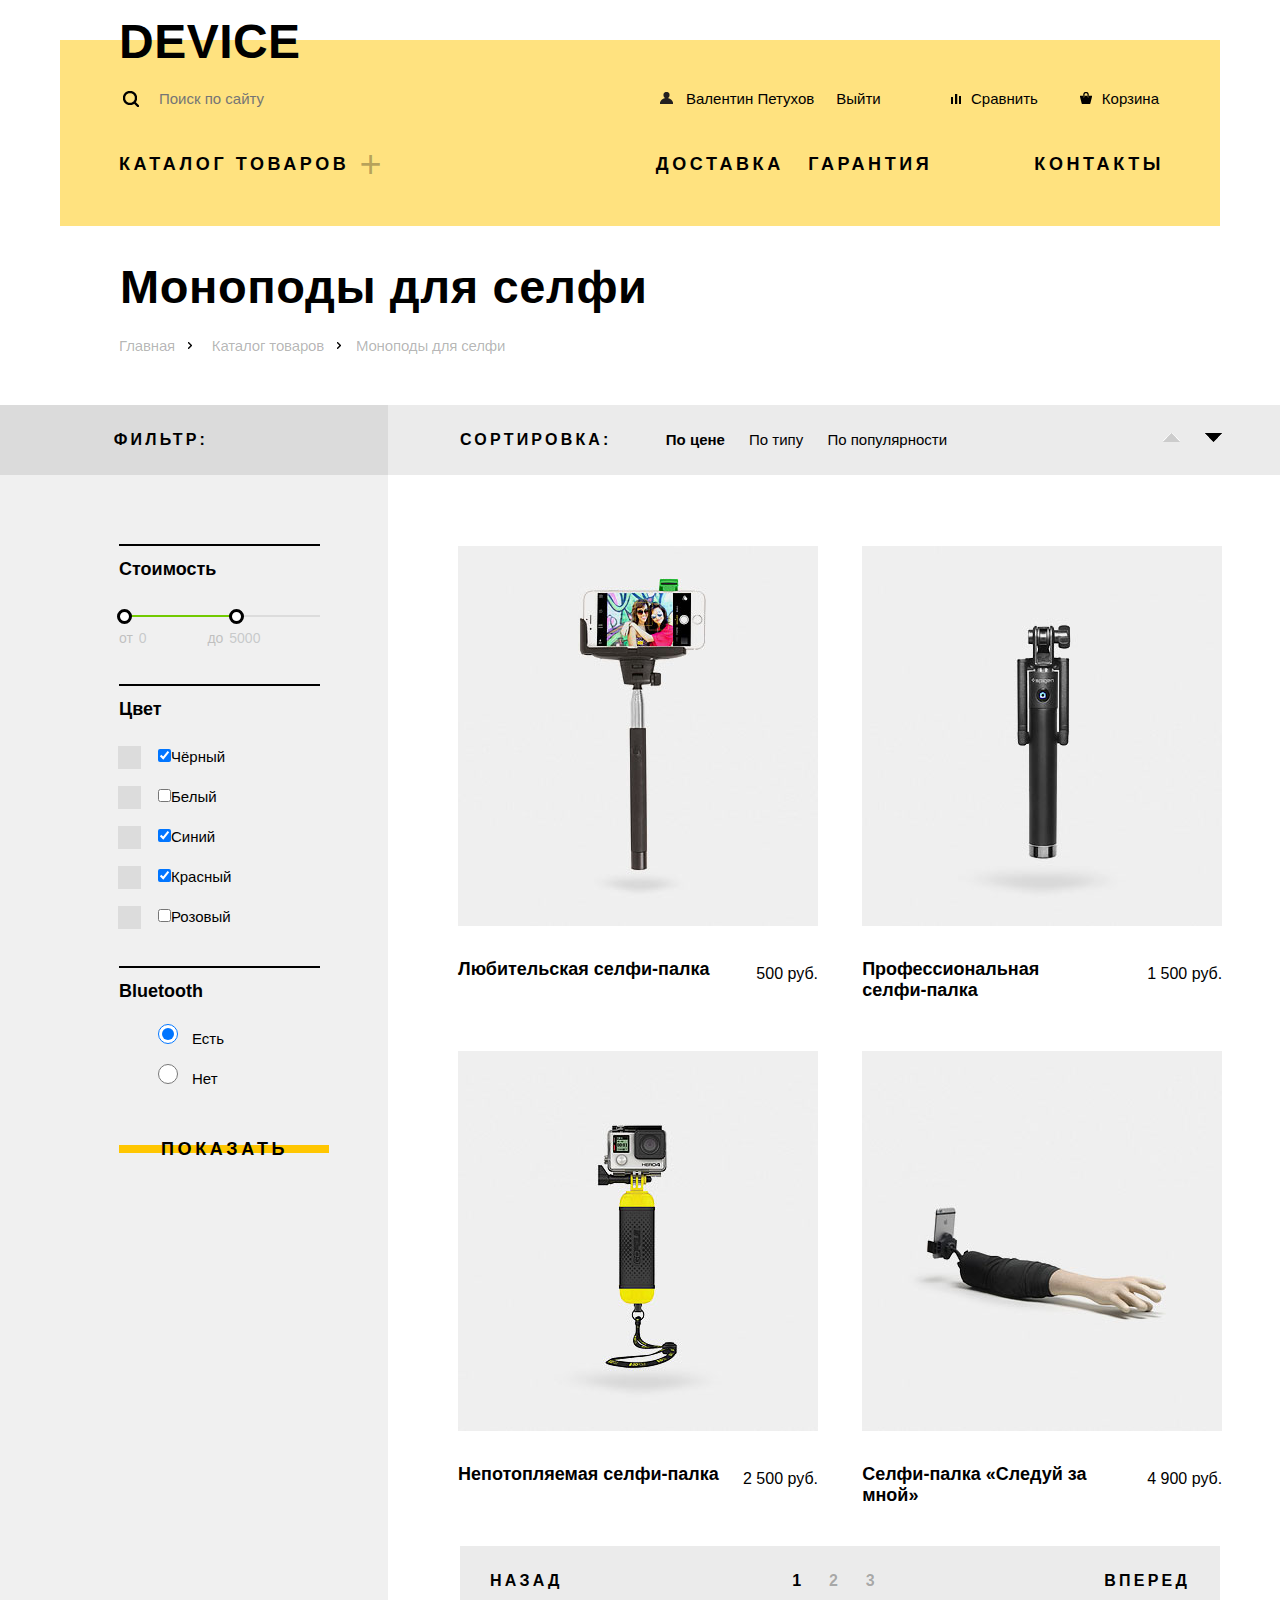
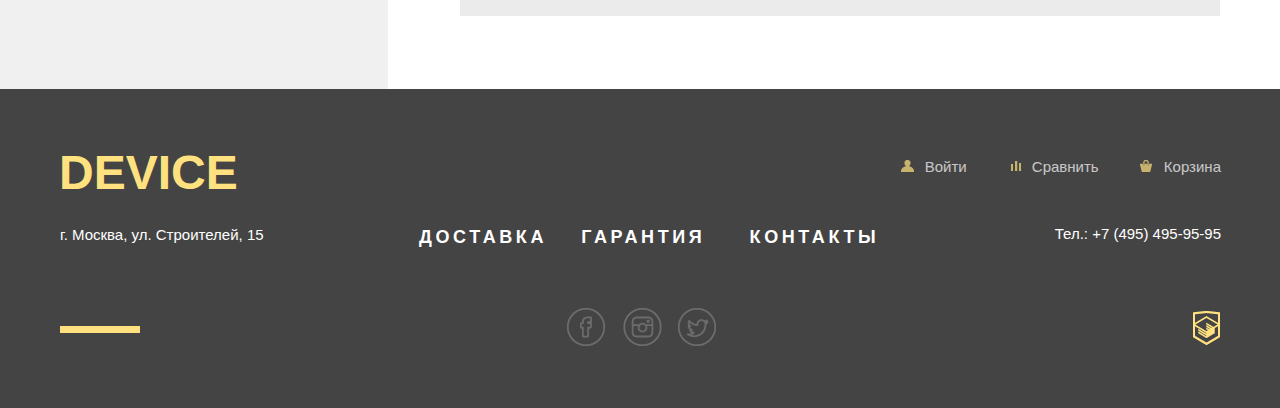
==== catalog.html @ ba7c5e2c "PixelPerfect in progres" ====
<!DOCTYPE html>
<html lang='ru'>
  <head>
    <meta charset='utf-8'>
    <title>HTML Academy: Девайс</title>
    <link rel='stylesheet' href='css/normalize.css'>
    <link rel='stylesheet' href='css/style.css'>
  </head>
  <body class='inner'>
    <header class='main-header'>
      <div class='container'>
        <div class='logo'>
          <a href='index.html'>DEVICE</a>
        </div>

        <div class='main-navigation clearfix'>
          <form action='https://echo.htmlacademy.ru' method=”post”>
            <input class="search-heald" type='search' name='search' placeholder='Поиск по сайту'>
            <button class="search-btn" type="submit">Найти</button>
          </form>
          <a class='login' href='#'>Валентин Петухов</a>
          <a class='logout' href='#'>Выйти</a>
          <a class='basket' href='#'>Корзина</a>
          <a class='compare' href='#'>Сравнить</a>
        </div>
        
        <nav class='main-menu'>
          <ul class='level'>
            <li class="first-name">
              <a href='#'>каталог товаров</a>

              <div class='menu-catalog'>
                <ul>
                  <li><a href='#'>Виртуальная реальность</a></li>
                  <li><a href='#'>Моноподы для селфи</a></li>
                  <li><a href='#'>Экшн-камеры</a></li>
                </ul>
                <ul>
                  <li><a href='#'>Фитнесс-браслеты</a></li>
                  <li><a href='#'>Умные часы</a></li>
                </ul>
                <ul>
                  <li><a href='#'>Квадрокоптеры</a></li>
                </ul>
              </div>
              
            </li>
            <li>
              <a href='#'>доставка</a>
            </li>
            <li>
              <a href='#'>гарантия</a>
            </li>
            <li>
              <a href='#'>контакты</a>
            </li>
          </ul>
        </nav>
        <div class='arrows'>
          <h1>Моноподы для селфи</h1>
          <div class='breadcrumbs'>
            <ul>
              <li>
                <a href='#'>Главная</a>
              </li>
              <li>
                <a class="second-layer" href='#'>Каталог товаров</a>
              </li>
              <li>
                Моноподы для селфи
              </li>
            </ul>
          </div>
        </div>  
      </div>
    </header>
    
    <main class='catalog'>
      <div class='inner-container'>
      <aside class='filters'>
        <h2>Фильтр:</h2>
        <div class='form'>
          <form action='https://echo.htmlacademy.ru' method=”post”>
          <h3>Стоимость</h3>
          <div class='range-filter'>
            <div class='range-controls'>
              <div class='scale'>
                <div class='bar' style='margin-left: 1%; width: 55%'></div>
              </div>
              <div class='toggle toggle-min'></div>
              <div class='toggle toggle-max'></div>
            </div>
            <div class='price-controls'>
              <label class='min-price'>от 
                <input name='min-price' type='text' value='0'>
              </label>
              <label class='max-price'>до
                <input name='max-price' type='text' value='5000'>
              </label>
            </div>
          </div>

          <h3>Цвет</h3>
          <div class='color'>
            <label>
              <input type='checkbox' name='black' value='black' checked>чёрный
            </label>
            <label>
              <input type='checkbox' name='white' value='white'>белый
            </label>
            <label>
              <input type='checkbox' name='blue' value='blue' checked>синий
            </label>
            <label>
              <input type='checkbox' name='red' value='red' checked>красный
            </label>
            <label>
              <input type='checkbox' name='purple' value='purple'>розовый
            </label>
          </div>

          <h3>Bluetooth</h3>
          <div class='bluetooth'>
            <label>
              <input type='radio' name='bluetooth' value='yes' checked>Есть
            </label>
            <label>
              <input type='radio' name='bluetooth' value='no'>Нет
            </label>
          </div>

          <button class='btn' type='submit'>Показать</button>
          </form>
        </div>
      </aside>
      </div>

      <div class='inner-container'>
      <div class='catalog-item'>
        <div class='sorting'>
          <h2>Сортировка:</h2>
          <form action='https://echo.htmlacademy.ru' method=”post”>
            <label>
              <input type='radio' name='sorting' value='price' checked>
              <span>По цене</span>
            </label>
            <label>
              <input type='radio' name='sorting' value='type'>
              <span>По типу</span>
            </label>
            <label>
              <input type='radio' name='sorting' value='popular'><span>По популярности</span>
            </label>
          </form>
          <div class='keys-updown'>
            <a href='#'>Up</a>
            <a href='#'>Down</a>
          </div>
        </div>
      
        <div class='items'>
          <div class='item'>
            <a href='#'>
              <img src='img/item_1.jpg' width='360' height='380' alt='Любительская селфи-палка'>
              <div class='item-hover'>
                <a class='to-basket' href='#'>В КОРЗИНУ</a>
                <a class='to-compare' href='#'>Добавить к сравнению</a>
              </div>
            </a>
            <a href='#'>
              <b>Любительская селфи-палка</b>
              <span>500 РУБ.</span>
            </a>
          </div>

          <div class='item'>
            <a href='#'>
              <img src='img/item_2.jpg' width='360' height='380' alt='Профессиональная селфи-палка '>
              <div class='item-hover'>
                <a class='to-basket' href='#'>В КОРЗИНУ</a>
                <a class='to-compare' href='#'>Добавить к сравнению</a>
              </div>
            </a>
            <a href='#'>
              <b>Профессиональная<br> селфи-палка </b>
              <span>1 500 РУБ.</span>
            </a>
          </div>

          <div class='item'>
            <a href='#'>
              <img src='img/item_3.jpg' width='360' height='380' alt='Непотопляемая селфи-палка'>
              <div class='item-hover'>
                <a class='to-basket' href='#'>В КОРЗИНУ</a>
                <a class='to-compare' href='#'>Добавить к сравнению</a>
              </div>
            </a>
            <a href='#'>
              <b>Непотопляемая селфи-палка</b>
              <span>2 500 РУБ.</span>
            </a>
          </div>

          <div class='item'>
            <a href='#'>
              <img src='img/item_4.jpg' width='' height='' alt='Селфи-палка «Следуй за мной»'>
              <div class='item-hover'>
                <a class='to-basket' href='#'>В КОРЗИНУ</a>
                <a class='to-compare' href='#'>Добавить к сравнению</a>
              </div>
            </a>
            <a href='#'>
              <b>Селфи-палка «Следуй за мной»</b>
              <span>4 900 РУБ.</span>
            </a>
          </div>
        </div>
        
        <div class='catalog-control'>
          <a href='#'>Назад</a>
            <ul class="pages">
              <li><a href='#'>1</a></li>
              <li><a class="no" href='#'>2</a></li>
              <li><a class="no" href='#'>3</a></li>
            </ul>
          <a href='#'>Вперед</a>
        </div>        
      </div>
      </div>

    </main>

    <footer class='main-footer'>
      <div class='container'>
        
        <div class='footer-logo'>
          <a>DEVICE</a>
          <p class='address'>г. Москва, ул. Строителей, 15</p>
        </div>
        
        <div class='footer-login'>
          <a href='#'>Войти</a>
          <a href='#'>Сравнить</a>
          <a href='#'>Корзина</a>
          <p class='phone'>Тел.: +7 (495) 495-95-95</p>
          <a class="icon-academy" href="#" alt=''>icon-academy</a>
        </div>
        
        <div class='footer-menu'>
          <ul class='menu-centre'>
            <li><a href='#'>Доставка</a></li>
            <li><a href='#'>Гарантия</a></li>
            <li><a href='#'>Контакты</a></li>
          </ul>
        
          <div class='footer-social'>
            <a class='social-btn social-btn-fb' href='#'>facebook</a>
            <a class='social-btn social-btn-inst' href='#'>instagram</a>
            <a class='social-btn social-btn-twit' href='#'>twiter</a>
          </div>
        </div>
        
      </div>
    </footer>
  </body>
</html>
---- css/style.css ----
@font-face {
  font-family: 'Open Sans', Arial, sans-serif;
  font-style: normal;
  font-weight: 300;
  src: url('../fonts/opensanslight.woff2') format('woff2'), url('../fonts/opensanslight.woff') format('woff'),       url('../fonts/opensanslight.ttf') format('truetype');
}
@font-face {
  font-family: 'Open Sans', Arial, sans-serif;
  font-style: normal;
  font-weight: 600;
  src: url('../fonts/opensans.woff2') format('woff2'), url('../fonts/opensans.woff') format('woff'),       url('../fonts/opensans.ttf') format('truetype');
}

@font-face {
  font-family: Gilroy, Arial, sans-serif;
  font-style: normal;
  font-weight: 700;
  src: url('../fonts/gilroyextrabold.woff2') format('woff2'), url('../fonts/gilroyextrabold.woff') format('woff'),       url('../fonts/Gilroyextrabold.ttf') format('truetype');
}
@font-face {
  font-family: Gilroy, Arial, sans-serif;
  font-style: normal;
  font-weight: 300;
  src: url('../fonts/gilroylight.woff2') format('woff2'),
  url('../fonts/gilroylight.woff') format('woff'),
  url('../fonts/Gilroylight.ttf') format('truetype');
}

body {
  display: flex;
  justify-content: center;
  flex-wrap: wrap;
  min-width: 1200px;
  background-color: #ffffff;
  font-family: 'Open Sans', Gilroy, Arial, sans-serif;
  font-size: 15px;
  line-height: 30px;
  font-weight: lighter;
}

a {
  text-decoration: none;
  color: #000000;
}

img {
  max-width: 100%;
}

.container {
  width: 1160px;
  margin: 0 20px;
  position: relative;
}

.clearfix::after {
  content: '';
  display: table;
  clear: both;
}

/*  Start header  */
.main-header .container{
  margin-top: 40px;
  background-color: #ffe27f;
}

.main-header a:hover{
  opacity: 0.6;
}
.main-header a:active{
  opacity: 0.3;
}

.logo {
  position: relative;
  top: -15px;
  margin-left: 56px;
  letter-spacing: 0.01em;
  font-family: Gilroy, Arial, sans-serif; font-weight: 900;
  font-size: 48px;
  color: black;
}

.inner .logo{
  top: -13px;
  margin-left: 59px;
}

.main-navigation {
  position: relative;
  margin-left: 5%;
  margin-right: 5%;
  margin-top: 14px;
}

.search-heald {
  float: left;
  width: 355px;
  font-size: 15px;
  padding-left: 41px;
  margin-top: 5px;
  border: none;
  background-color: #ffe27f;
  background-image: url(../img/icon_search.png);
  background-repeat: no-repeat;
  background-position: 5px 2px;
  color: rgba( 0, 0, 0, 0.3);
}
.main-navigation input:hover {
  color: rgba( 0, 0, 0, 0.6);
}
.main-navigation input:focus {
  color: rgba( 0, 0, 0, 1);
  border-bottom: 2px solid black;
}

.main-navigation .search-btn {
  visibility: hidden;
  display: inline-block;
  position: absolute;
  left: 355px;
  bottom: 4px;
  width: 80px;
  height: 45px;
  background-color: transparent;
  background-image: none;
  border: 2px solid black;
  padding-left: 0;
}
.main-navigation .search-btn:hover {
  background-color: black;
  color: white;
}
.main-navigation .search-btn:active {
  color: rgba(255,255,255,0.5);
  visibility: visible;
}

.search-heald:focus ~ .search-btn {
  visibility: visible;
}

.main-navigation a {
  display: inline-block;
  margin-right: 3px;
  padding-left: 31px;
  background-repeat: no-repeat;
  background-position: 5px 8px;
}

.main-navigation .login {
  float: left;
  margin-left: 182px;
  padding-right: 15px;
  max-width: 184px;
  overflow: hidden;
  text-overflow: clip;
  background-image: url(../img/icon_user.png);
}

.inner .logout {
  padding-left: 4px;  
}

.main-navigation .compare{
  float: right;
  padding-right: 30px;
  background-image: url(../img/icon_compare.png);
  background-position: 11px 10px;
}

.main-navigation .basket{
  float: right;
  background-image: url(../img/icon_basket.png);
  background-position: 9px 8px;
}

.main-menu {
  margin-left: 59px;
  margin-right: 56px;
  margin-top: 35px;
  padding-bottom: 29px;
  
  font-family: Gilroy, Arial, sans-serif; font-weight: 900;
  font-size: 18px;
  color: black;
  text-transform: uppercase;
  letter-spacing: 0.2em;
}

.level{
  text-align: right;
  padding-left: 0;
}

.level>li {
  display: inline-block;
  width: 130px;
}

.level>li:first-child {
  float: left;
  width: 255px;
  text-align: left;
}

.first-name:hover .menu-catalog{
  display: inline-block;
}

.menu-catalog:hover{
  display: inline-block;
}

.first-name:after {
  content: '+';
  position: absolute;
  padding-left: 10px;
  font-size: 38px;
  font-weight: 300;
  cursor: pointer;
  color: rgba( 0, 0, 0, 0.3)
}
.first-name:hover:after{
  color: rgba( 0, 0, 0, 0.2)
}


.level>li:nth-child(3) {
  margin-left: 10px;
}
.level>li:last-child {
  margin-left: 93px;
}

.menu-catalog {
  position: absolute;
  display: none;
  width: 1140px;
  top: 130px;
  left: 0px;
  background-color: #ffe393;
  padding-top: 40px;
  padding-left: 20px;
  padding-bottom: 40px;
  z-index: 10;
  
  font-family: 'Open Sans', Arial, sans-serif;
  font-size: 15px;
  text-transform: none;
  letter-spacing: normal;
}

.menu-catalog ul{
  display: inline-block;
  list-style: none;
  vertical-align: top;
}

/*  Only for Index.html  */
.marker{
  width: 100%;
  height: 74px;
}

.marker hr{
  width: 100px;
  height: 7px;
  margin-left: 600px;
  margin-top: 39px;
  border: none;
  background-color: #ffffff;
}
/* Start HEADER for catalog.html section */
.inner h1 {
  font-family: Gilroy, Arial, sans-serif; font-size: 47px;
  line-height: 56px;
  font-weight: 900;
  margin: 0;
}

.arrows{
  padding-left: 60px;
  padding-top: 33px;
  background-color: #ffffff;
  letter-spacing: 0.04em;
}

.breadcrumbs ul{
  padding: 0;
  padding-top: 1px;
  margin-left: -1px;
}

.breadcrumbs li{
  display: inline-block;
  letter-spacing: -0.01em;
  color: rgba(0,0,0,0.3);
}

.breadcrumbs a{
  color: rgba(0,0,0,0.3);
  padding-right: 17px;
  background-image: url(../img/icon_nav_arrow.png);
  background-repeat: no-repeat;
  background-position: right center;
}

.second-layer{
  margin-left: 15px;
  margin-right: 10px;
}

/* End HEADER for catalog.html section */
/*  End header  */


/*  Start main  */

.main{
  width: 100%;
  display: flex;
  flex-wrap: wrap;
  justify-content: center;
}

.main h2 {
  font-family: Gilroy, Arial, sans-serif; font-size: 47px;
  line-height: 56px;
  font-weight: 900;
  margin: 0;
  margin-left: -3px;
  margin-top: 3px;
  letter-spacing: 0.012em;
}

.slide-1 img{
  padding-left: 90px;
  margin-top: -111px;
  position: relative;
}

.slide-img{
  display: inline-block;
  vertical-align: top;
  float: left;
  width: 600px;
}

.slide-2, .slide-3{
  display: none;
}

.slide-description{
  display: inline-block;
  vertical-align: top;
  margin-top: -35px;
}

.number{
  position: absolute;
  right: 55px;
  top: -110px;
  width: 175px;
  
  font-family: Gilroy, Arial, sans-serif; font-size: 180px;
  font-weight: 900;
  line-height: 150px;
  color: #ffffff;
}

.slide-description p{
  padding-top: 4px;
  width: 485px;
  margin-bottom: 1px;
  letter-spacing: 0.01em;
}

.btn{
  display: inline-block;
  padding: 0 42px;
  margin: 42px 0;
  position: relative;
  border: none;
  background-color: transparent;
  line-height: 40px;
  font-family: Gilroy, Arial, sans-serif; font-weight: 900;
  font-size: 18px;
  color: black;
  text-transform: uppercase;
  letter-spacing: 0.2em;
  z-index: 1;
}
/*  start color line under text  */
.btn:before{
  content: '';
  position: absolute;
  display: inline-block;
  height: 8px;
  top: 16px;
  right: 1px;
  left: 0;
  z-index: -1;
  background-color: #ffc600;
}
.btn:hover{
  background-color: #ffc600;
}
.btn:active{
  color: rgba(0, 0, 0, 0.3);
}

.slide-description .btn{
  margin-left: 1px;
}

/*  end color line under text  */

.slide-description table{
  margin-left: -2px;
  table-layout: fixed;
  width: 460px;
  text-align: left;
}

.slide-description td{
  font-family: Gilroy, Arial, sans-serif; font-size: 36px;
  line-height: 58px;
}

.slide-description td:nth-child(2){
  width: 138px;
}

.slide-description th{
  font-family: 'Open Sans', Arial, sans-serif;
  font-size: 13px;
  line-height: 16px;
}

.slider-buttons{
  display: inline-block;
  position: relative;
  left: 390px;
  bottom: 161px;
}

.slider-buttons input{
  display: none;
}

.slider-buttons label{
  margin: 0 9px;
  display: inline-block;
  width: 4px;
  height: 4px;
  border-radius: 50%;
  border: 4px solid rgba(0,0,0,0.3);
  background-color: white;
}
#btn-01:checked ~ label[for='btn-01'],
#btn-02:checked ~ label[for='btn-02'],
#btn-03:checked ~ label[for='btn-03'] {
  border-color: rgba(0,0,0,1);
}

.slider-buttons label:hover{
  border-color: rgba(0,0,0,0.4);
}
.slider-buttons label:active{
  border-color: rgba(0,0,0,1);
}

/*  example of FLEX  */
.catalog-names{
  margin-top: 83px;
  display: flex;
  flex-wrap: wrap-reverse;
  justify-content: space-between;
}

.catalog-names a{
  display: inline-block;
  width: 160px;
}

.catalog-names a:nth-child(1) img{
  margin-top: -1px;
}
.catalog-names a:nth-child(2) img{
  margin-left: 2px;
}
.catalog-names a:nth-child(3) img{
  margin-top: 2px;
  margin-left: 9px;
}
.catalog-names a:nth-child(4) img{
  margin-top: 4px;
  margin-left: 3px;
}
.catalog-names a:nth-child(5) img{
  margin-top: 2px;
  margin-left: 6px;
}
.catalog-names a:nth-child(6) img{
  margin-top: 6px;
  margin-left: -1px;
}

.cont-img{
  display: flex;
  justify-content: center;
  align-items: center;
  width: 160px;
  height: 160px;
  background-color: #ffe27f;
  margin-bottom: 35px;
}
.cont-img:hover{
  background-color: #ffc600;
}
.cont-img:active img{
  opacity: 0.3;
}

.down-flex div{
  align-items: flex-end;
}

.catalog-names span{
  display: inline-block;
  font-family: Gilroy, Arial, sans-serif; font-weight: 900;
  font-size: 18px;
  color: black;
  line-height: 21px;
  vertical-align: top;
  letter-spacing: 0.020em;
}

.down-flex span{
  width: 120px;
}

.services-slider{
  width: 100%;
  margin-top: 185px;
  background-color: #e6e6e6;
  height: 288px;
}

.services-slider .container{
  margin: 0 auto;
  position: relative;
  top: -100px;
  height: 320px;
  padding-left: 2px;
}

.services-slider input{
  display: none;
}

.services-slider .slides{
  display: inline-block;
  border-right: 7px solid #000;
  min-width: 100px;
  width: 277px;
  padding-top: 80px;
  padding-bottom: 47px;
  margin-left: -1px;
}

.services-slider label{
  display: block;
  margin-bottom: 24px;
  font-family: Gilroy, Arial, sans-serif; font-weight: 900;
  font-size: 18px;
  color: black;
  text-transform: uppercase;
  letter-spacing: 0.2em;
}

.services-slider span{
  display: inline-block;
  position: relative;
  width: 150px;
  padding-left: 11px;
  text-align: center;
  line-height: 40px;
  cursor: pointer;
  z-index: 0;
}

.services-slider span::before{
  content: '';
  position: absolute;
  height: 8px;
  left: 0;
  right: 0;
  top: 16px;
  background-color: #ffc600;
  z-index: -1;
}
.services-slider span:hover{
  background-color: #ffc600;
}

.services-slider span:active{
  background-color: #000;
}
.services-slider span:active::before{
  content: none;
}

#btn-1:checked ~ div label[for='btn-1'],
#btn-2:checked ~ div label[for='btn-2'],
#btn-3:checked ~ div label[for='btn-3'] {
  color: #ffe27f;  
  background-color: #000000;  
}
#btn-1:checked ~ div label[for='btn-1'] span::before,
#btn-2:checked ~ div label[for='btn-2'] span::before,
#btn-3:checked ~ div label[for='btn-3'] span::before {
  content: none;
}


.service-item{
  display: inline-block;
  max-width: 455px;
  margin-left: 113px;
  letter-spacing: 0.019em;
}

.delivery:before{
  content: '';
  display: inline-block;
  position: absolute;
  width: 140px;
  height: 170px;
  right: 63px;
  top: 85px;
  background-image: url(../img/delivery.png);
  background-repeat: no-repeat;
}

.service-item h2{
  padding-bottom: 13px;
  padding-left: 4px;
  letter-spacing: 0.02em;
}

.guarantee, .credit{
  display: none;
}

.logotypes{
  display: flex;
  justify-content: space-between;
  padding-top: 95px;
  padding-bottom: 65px;
}

.logotypes a{
  display: inline-block;
}

.logotypes img{
  filter: grayscale(1);
  opacity: 0.2;
}
.logotypes img:hover{
  filter: grayscale(0);
}

.info{
  display: inline-block;
  width: 41%;
  padding-right: 118px;
  padding-top: 4px;
  padding-left: 0px;
}

.info:before, .contacts:before{
  content: '';
  display: inline-block;
  width: 80px;
  height: 7px;
  background-color: #000000;
}

.info h2, .contacts h2{
  margin-top: 32px;
  margin-bottom: 39px;
}

.info p{
  margin-top: 30px;
  letter-spacing: 0.00em;
}

.info ul{
  padding: 0;
  margin-top: 66px;
  font-family: Gilroy, Arial, sans-serif; font-size: 16px;
  font-weight: 900;
}

.info li{
  line-height: 40px;
  list-style: none;
  padding-left: 36px;
  background-image: url(../img/icon_circle.png);
  background-repeat: no-repeat;
  background-position: 0 center;
}

.info .btn{
  margin-top: 38px;
  padding-left: 22px;
  padding-right: 22px;
}

.contacts{
  padding-top: 4px;
  padding-left: 3px;
  padding-bottom: 40px;
  display: inline-block;
  width: 559px;
  vertical-align: top;
}

.contacts .map{
  display: inline-block;
  margin-top: 24px;
  margin-right: -1px;
  margin-bottom: 20px;
}

.contacts .btn{
  margin-top: 40px;
  padding-left: 39px;
  padding-right: 39px;
}

.popup{
  display: none;
  position: fixed;
  width: 960px;
  height: 559px;
  z-index: 20;
  top: 15%;
  left: 50%;
  margin-left: -480px;
  box-shadow: 0 10px 20px 5px rgba(0, 0, 0, 0.5);
}

.write-us{
  background-color: white;
  width: 760px;
  height: 359px;
  padding: 100px;
  text-align: left;
  font-size: 0;
}

.write-us label{
  width: 360px;
  display: inline-block;
  font-family: Gilroy, Arial, sans-serif; font-size: 18px;
  font-weight: 900;
}

.write-us label:first-child{
  margin-right: 40px;
}

.write-us p{
  margin-top: 40px;
  font-family: Gilroy, Arial, sans-serif; font-size: 18px;
  font-weight: 900;
}

.write-us input, .write-us textarea{
  padding-left: 20px;
  font-family: 'Open Sans', Arial, sans-serif;
  font-size: 14px;
  font-weight: 500;
  line-height: 50px;
  background-color: #f3f3f3;
  color: black;
  border: none;
  overflow: hidden;
}

.write-us input{
  width: 340px;
}

.write-us textarea{
  display: block;
  width: 740px;
  height: 155px;
  color: rgba(0, 0, 0, 0.4);
}

.write-us .btn{
  z-index: 1;
}


.big-map iframe {
  background-image: url(../img/big_map.jpg);
  background-size: contain;
}

.btn-close {
  position: absolute;
  display: block;
  width: 55px;
  height: 55px;
  top: 22px;
  right: 22px;
  border-radius: 50%;
  background-color: #ffc600;
  border: 1px solid #ffc600;
  opacity: 0.5;
  font-size: 0;
}

.btn-close:before, .btn-close:after {
  content: '';
  position: absolute;
  width: 34px;
  height: 3px;
  left: 10px;
  top: 25px;
  background-color: white;
}
.btn-close:before{
  transform: rotate(45deg)
}
.btn-close:after{
  transform: rotate(-45deg)
}

.btn-close:hover {
  opacity: 1;
}
.btn-close:active::before, .btn-close:active::after{
  opacity: 0.4;
}


/* Start MAIN for catalog.html section */
.catalog{
  width: 100%;
  margin-top: 29px;
  display: flex;
}

.inner-container{
  flex-grow: 1;
  margin-bottom: -5px;
  padding-left: 20px;
  background-image: linear-gradient(to bottom, #dbdbdb 70px, #f0f0f0 70px);
  text-align: right;
}

.inner-container:last-child{
  padding-left: 0;
  padding-right: 20px;
  background-image: linear-gradient(to bottom, #ebebeb 70px, #ffffff 70px);
  text-align: left;
}

aside.filters{
  margin-left: auto;
  width: 348px;
  display: inline-block;
  vertical-align: top;
  text-align: left;
}

.filters h2{
  text-align: right;
  padding-left: 20px;
  padding-right: 180px;
  padding-top: 7px;
  padding-bottom: 7px;
  
  font-family: Gilroy, Arial, sans-serif;
  font-weight: 900;
  font-size: 16px;
  text-transform: uppercase;
  letter-spacing: 0.2em;
}

.form{
  margin-left: 79px;
  margin-right: 68px;
  padding-top: 42px;
}

.form h3{
  margin-top: 26px;
  margin-bottom: 0;
  padding: 10px 0;
  border-top: 2px solid #000000;
  font-family: Gilroy, Arial, sans-serif;
  font-size: 18px;
  line-height: 26px;
  font-weight: 900;
}

/*  Start Range filter  */
.range-filter {
  width: 100%;
}

.range-controls {
  position: relative;
  height: 23px;
  padding-top: 23px;
  padding-right: 0px;
  padding-left: 10px;
}

.range-controls .scale {
  height: 2px;
  background: #dcdcdc;
}

.range-controls .bar {
  width: 55%;
  height: 2px;
  background: #72ca00;
}

.range-controls .toggle {
  position: absolute;
  top: 17px;
  left: 0px;
  width: 9px;
  height: 9px;
  cursor: pointer;
  border: 3px solid #000;
  border-radius: 50%;
  background: #ffffff;
}

.range-controls .toggle:active {
  background-color: #63b000;
  border: 3px solid #fff;
  box-shadow: 0 2px 5px 1px #000;
}

.range-controls .toggle-min {
  left: -2px;
}

.range-controls .toggle-max {
  left: 110px;
}

.price-controls {
  font-size: 0;
  margin-top: -15px;
}

.price-controls label {
  font-size: 14px;
  display: inline-block;
  width: 44%;
  opacity: 0.2;
}

.price-controls input {
  font-family: Gilroy, Arial, sans-serif; font-size: 14px;
  width: 33px;
  color: #283136;
  border: none;
  background: #f1f1f1;
}
/*  End Range filter  */

.color, .bluetooth{
  position: relative;
  padding-top: 4px;
  padding-bottom: 4px;
  text-transform: capitalize;
}

.color label, .bluetooth label{
  display: block;
  padding-top: 6px;
  padding-bottom: 4px;
  padding-left: 39px;
}

.color label:before{
  content: '';
  position: absolute;
  width: 23px;
  height: 23px;
  left: -1px;
  margin-top: 4px;
  background-color: #dcdcdc;
}

.color input{
  dsplay: none;
}

.color input:checked label:before{
  background-color: black;
} 

.bluetooth input{
  width: 20px;
  height: 20px;
  margin-right: 14px;
}

.catalog-item{
  width: 852px;
  display: flex;
  align-self: flex-start;
  flex-wrap: wrap;
  margin-right: auto;
}

.filters .btn{
  margin-top: 27px;
}


.sorting{
  width: 100%;
  display: inline-block;
  margin-right: auto;
  align-self: flex-start;
}

.sorting h2{
  display: inline-block;
  padding-left: 72px;
  padding-right: 50px;
  padding-top: 7px;
  padding-bottom: 7px;
  
  font-family: Gilroy, Arial, sans-serif; font-weight: 900;
  font-size: 16px;
  text-transform: uppercase;
  letter-spacing: 0.2em;
}

.sorting form{
  display: inline-block;
}

.sorting label{
  padding-right: 20px;
  cursor: pointer;
}

.sorting input{
  display: none;
}

.sorting input:checked + span{
  font-weight: 900;
}

.sorting .keys-updown{
  display: inline-block;
  vertical-align: top;
  margin-top: 28px;
  margin-left: 170px;
  font-size: 0;
}

.keys-updown a{
  display: inline-block;
  width: 20px;
  margin-left: 22px;
  background-image: url(../img/arrow_up.png);
  background-repeat: no-repeat;
}

.keys-updown a:last-child{
  background-image: url(../img/arrow_down.png);
}

.items{
  padding-top: 60px;
  padding-left: 30px;
  vertical-align: top;
}

.item{
  position: relative;
  display: inline-block;
  vertical-align: top;
  margin-left: 40px;
  margin-bottom: 40px;
  margin-top: 10px;
}

.item:hover .item-hover{
  display: block;
}

.item .item-hover{
  display: none;
  position: absolute;
  width: 360px;
  height: 380px;
  top: 0;
  left: 0;
  line-height: 380px;
  text-align: center;
  cursor: pointer;
  background-color: rgba(239, 239, 239, 0.7);
}

.item-hover .to-basket{
  display: inline-block;
  position: absolute;
  text-align: center;
  top: 170px;
  left: 80px;
  width: 200px;
  height: 40px;
  background-image: linear-gradient(to bottom, rgba(255,255,255, 0) 16px, #ffc600 16px, #ffc600 24px, rgba(255,255,255, 0) 24px);
  color: black;
  font-family: Gilroy, Arial, sans-serif; font-weight: 900;
  font-size: 18px;
  letter-spacing: 0.2em;
  line-height: 40px;
}
.item-hover .to-basket:hover{
  background-color: #ffc600;
}
.item-hover .to-basket:active{
  color: rgba( 0, 0, 0, 0.3);
}

.item .to-compare{
  display: inline-block;
  position: absolute;
  top: 220px;
  left: 110px;
  line-height: 20px;
  color: rgba( 0, 0, 0, 0.5);
  font-size: 13px;
}
.item .to-compare:hover{
  color: rgba( 0, 0, 0, 1);
}
.item .to-compare:active{
  color: rgba( 0, 0, 0, 0.2);
}

.item img{
  display: block;
  padding-bottom: 33px;
}

.item b{
  display: inline-block;
  vertical-align: top;
  width: 270px;
  font-family: Gilroy, Arial, sans-serif; font-weight: 900;
  font-size: 18px;
  line-height: 21px;
}

.item span{
  float: right;
  font-size: 16px;
  vertical-align: top;
  text-transform: lowercase;
}

.catalog-control{
  display: inline-block;
  align-self: flex-end;
  width: 760px;
  margin-left: 72px;
  margin-bottom: 78px;
  line-height: 70px;
  text-align: center;
  
  background-color: #ebebeb;
  font-family: Gilroy, Arial, sans-serif; font-weight: 900;
  font-size: 16px;
  text-transform: uppercase;
  letter-spacing: 0.2em;
}

.catalog-control a{
  display: inline-block;
}

.catalog-control>a:first-child{
  float: left;
}

.catalog-control>a:last-child{
  float: right;
}

.catalog-control>a{
  padding: 0 30px;
  
}
.catalog-control>a:hover{
  background-color: #d9d9d9;
}
.catalog-control>a:active{
  color: rgba(0, 0, 0, 0.3);
}

.catalog-control ul{
  display: inline-block;
  padding-left: 0;
  margin: 0;
}

.catalog-control li{
  display: inline-block;
  padding-left: 10px;
  padding-right: 7px;
}

.catalog-control .no{
  color: rgba(0, 0, 0, 0.3);
}

.pages a:hover{
  color: rgba(0, 0, 0, 0.6);
}
.pages a:active{
  color: rgba(0, 0, 0, 1);
}

/* Start MAIN for catalog.html section */
/*  End main  */

/*  Start footer  */


.main-footer {
  width: 100%;
  background-color: #444444;
}

.main-footer a{
  opacity: 0.7;
}

.main-footer a:hover{
  opacity: 1;
}

.main-footer a:active{
  opacity: 0.3;
}

.main-footer .container{
  margin-left: auto;
  margin-right: auto;
  text-align: center;
  
  padding-top: 69px;
  color: #ffffff;
}

.footer-logo{
  position: relative;
  float: left;
  text-align: left;
}

.footer-logo:after{
  content: '';
  position: absolute;
  top: 168px;
  width: 80px;
  height: 7px;
  background-color: #ffe27f;
}

.footer-logo a{
  display: inline-block;
  margin-top: 0px;
  margin-left: -1px;
  font-family: Gilroy, Arial, sans-serif; font-weight: 900;
  font-size: 48px;
  color: #ffe27f;
  opacity: 1;
}

.footer-logo a:hover{
  color: rgba( 255, 198, 0, 1);
}

.footer-logo a:active{
  color: rgba( 255, 198, 0, 0.3);
}

.address{
  margin-top: 21px;
  margin-bottom: 30px;
}

.main-footer .footer-login{
  float: right;
  margin-top: -6px;
  margin-right: -1px;
  text-align: right;
  opacity: 1;
}

.main-footer .icon-academy{
  display: inline-block;
  position: relative;
  width: 20px;
  height: 40px;
  top: 24px;
  left: 16px;
  background-image: url(../img/icon_html.png);
  background-repeat: no-repeat; 
  font-size: 0;
  opacity: 1;
}

.icon-academy:hover{
  background-image: url(../img/icon_html_hover.png)
}

.footer-login a{
  padding-left: 29px;
  margin-left: 32px;
  color: #ffffff;
  background-repeat: no-repeat;
  background-position: 5px center;
}

.footer-login a:nth-child(1){
  margin-left: 0px;
  background-image: url(../img/icon_user_foot.png);
}
.footer-login a:nth-child(1):hover{
  background-image: url(../img/icon_user_foot_hov.png);
}

.footer-login a:nth-child(2){
  background-image: url(../img/icon_compare_foot.png);
  background-position: 8px center;;
}
.footer-login a:nth-child(2):hover{
  background-image: url(../img/icon_compare_foot_hov.png);
}

.footer-login a:nth-child(3){
  background-image: url(../img/icon_basket_foot.png);
}
.footer-login a:nth-child(3):hover{
  background-image: url(../img/icon_basket_foot_hov.png);
}

.phone{
  text-align: right;
  margin-top: 37px;
  margin-bottom: 30px;
}

.footer-menu{
  display: inline-block;
  margin-top: 49px;
  margin-left: 99px;
  padding-bottom: 10px;
}

.footer-menu li{
  display: inline-block;  
}

.footer-menu li:nth-child(2){
  margin-left: 30px;
  margin-right: 40px;
}

.menu-centre a{
  color: #ffffff;
  font-family: Gilroy, Arial, sans-serif; font-weight: 900;
  font-size: 18px;
  text-transform: uppercase;
  letter-spacing: 0.2em;
  opacity: 1;
}

.menu-centre a:hover{
  opacity: 0.6;
}
.menu-centre a:active{
  opacity: 0.3;
}

.footer-social{
  margin: 50px 0;
  padding-left: 16px;
  opacity: 0.3;
}

.footer-social a{
  display: inline-block;
  width: 40px;
  height: 40px;
  margin-left: 11px;
  background-repeat: no-repeat;
  background-image: url(../img/icon_f.png);
  font-size: 0;
}

.footer-social .social-btn-inst{
  background-image: url(../img/icon_inst.png);
}

.footer-social .social-btn-twit{
  background-image: url(../img/icon_twit.png)
}
/*  End footer  */
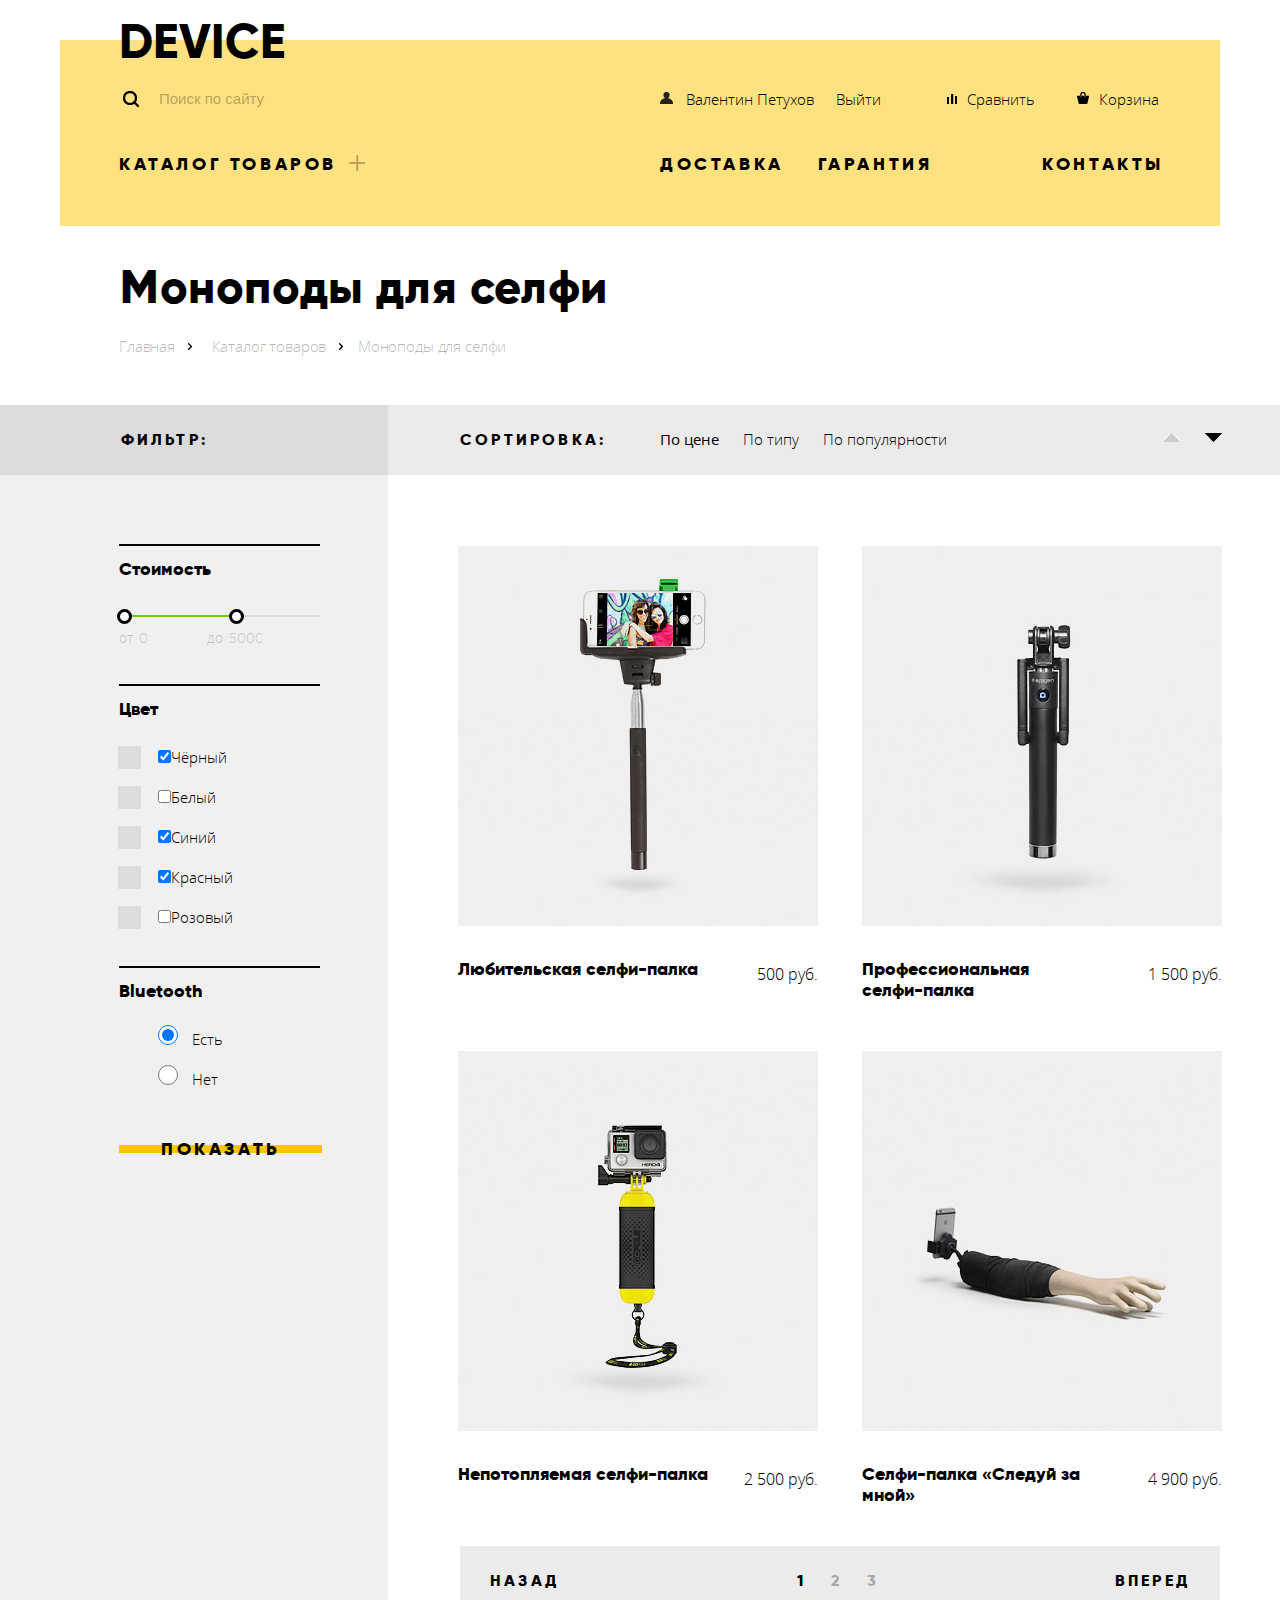
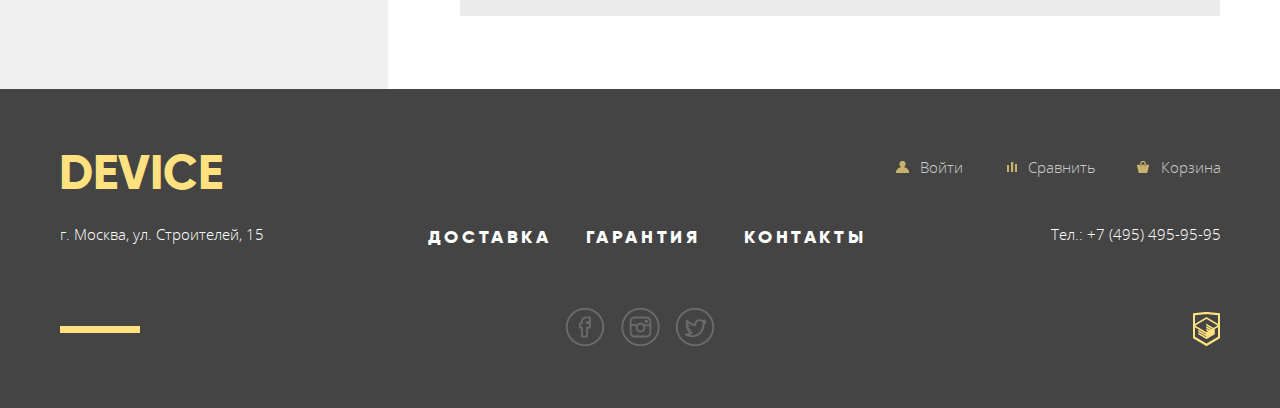
==== commit ebaba7d1: "Next step to done" ====
--- a/catalog.html
+++ b/catalog.html
@@ -61,7 +61,7 @@
           <div class='breadcrumbs'>
             <ul>
               <li>
-                <a href='#'>Главная</a>
+                <a href='index.html'>Главная</a>
               </li>
               <li>
                 <a class="second-layer" href='#'>Каталог товаров</a>
@@ -234,7 +234,7 @@
       <div class='container'>
         
         <div class='footer-logo'>
-          <a>DEVICE</a>
+          <a href="index.html">DEVICE</a>
           <p class='address'>г. Москва, ул. Строителей, 15</p>
         </div>
         
--- a/css/style.css
+++ b/css/style.css
@@ -1,24 +1,24 @@
 @font-face {
-  font-family: 'Open Sans', Arial, sans-serif;
+  font-family: 'Open Sans';
   font-style: normal;
   font-weight: 300;
   src: url('../fonts/opensanslight.woff2') format('woff2'), url('../fonts/opensanslight.woff') format('woff'),       url('../fonts/opensanslight.ttf') format('truetype');
 }
 @font-face {
-  font-family: 'Open Sans', Arial, sans-serif;
+  font-family: 'Open Sans';
   font-style: normal;
   font-weight: 600;
   src: url('../fonts/opensans.woff2') format('woff2'), url('../fonts/opensans.woff') format('woff'),       url('../fonts/opensans.ttf') format('truetype');
 }
 
 @font-face {
-  font-family: Gilroy, Arial, sans-serif;
+  font-family: Gilroy;
   font-style: normal;
   font-weight: 700;
   src: url('../fonts/gilroyextrabold.woff2') format('woff2'), url('../fonts/gilroyextrabold.woff') format('woff'),       url('../fonts/Gilroyextrabold.ttf') format('truetype');
 }
 @font-face {
-  font-family: Gilroy, Arial, sans-serif;
+  font-family: Gilroy;
   font-style: normal;
   font-weight: 300;
   src: url('../fonts/gilroylight.woff2') format('woff2'),
@@ -107,9 +107,19 @@
   background-position: 5px 2px;
   color: rgba( 0, 0, 0, 0.3);
 }
-.main-navigation input:hover {
-  color: rgba( 0, 0, 0, 0.6);
-}
+
+.search-heald::-webkit-input-placeholder {color: rgba( 0, 0, 0, 0.3)}
+.search-heald::-moz-placeholder          {color: rgba( 0, 0, 0, 0.3)}
+.search-heald:-ms-input-placeholder      {color: rgba( 0, 0, 0, 0.3)}
+
+.search-heald:hover::-webkit-input-placeholder {color: rgba( 0, 0, 0, 0.6)}
+.search-heald:hover::-moz-placeholder          {color: rgba( 0, 0, 0, 0.6)}
+.search-heald:hover:-ms-input-placeholder      {color: rgba( 0, 0, 0, 0.6)}
+
+.search-heald:focus::-webkit-input-placeholder {color: rgba( 0, 0, 0, 1)}
+.search-heald:focus::-moz-placeholder          {color: rgba( 0, 0, 0, 1)}
+.search-heald:focus:-ms-input-placeholder      {color: rgba( 0, 0, 0, 1)}
+
 .main-navigation input:focus {
   color: rgba( 0, 0, 0, 1);
   border-bottom: 2px solid black;
@@ -118,6 +128,7 @@
 .main-navigation .search-btn {
   visibility: hidden;
   display: inline-block;
+  vertical-align: baseline;
   position: absolute;
   left: 355px;
   bottom: 4px;
@@ -143,6 +154,7 @@
 
 .main-navigation a {
   display: inline-block;
+  vertical-align: baseline;
   margin-right: 3px;
   padding-left: 31px;
   background-repeat: no-repeat;
@@ -196,6 +208,7 @@
 
 .level>li {
   display: inline-block;
+  vertical-align: baseline;
   width: 130px;
 }
 
@@ -207,10 +220,12 @@
 
 .first-name:hover .menu-catalog{
   display: inline-block;
+  vertical-align: baseline;
 }
 
 .menu-catalog:hover{
   display: inline-block;
+  vertical-align: baseline;
 }
 
 .first-name:after {
@@ -225,6 +240,9 @@
 .first-name:hover:after{
   color: rgba( 0, 0, 0, 0.2)
 }
+.first-name:active:after{
+  color: rgba( 0, 0, 0, 0.1)
+}
 
 
 .level>li:nth-child(3) {
@@ -240,7 +258,7 @@
   width: 1140px;
   top: 130px;
   left: 0px;
-  background-color: #ffe393;
+  background-color: #ffe27f;
   padding-top: 40px;
   padding-left: 20px;
   padding-bottom: 40px;
@@ -248,8 +266,9 @@
   
   font-family: 'Open Sans', Arial, sans-serif;
   font-size: 15px;
+  font-weight: 300;
   text-transform: none;
-  letter-spacing: normal;
+  letter-spacing: 0.01em;
 }
 
 .menu-catalog ul{
@@ -295,6 +314,7 @@
 
 .breadcrumbs li{
   display: inline-block;
+  vertical-align: baseline;
   letter-spacing: -0.01em;
   color: rgba(0,0,0,0.3);
 }
@@ -379,6 +399,7 @@
 
 .btn{
   display: inline-block;
+  vertical-align: baseline;
   padding: 0 42px;
   margin: 42px 0;
   position: relative;
@@ -441,6 +462,7 @@
 
 .slider-buttons{
   display: inline-block;
+  vertical-align: baseline;
   position: relative;
   left: 390px;
   bottom: 161px;
@@ -453,6 +475,7 @@
 .slider-buttons label{
   margin: 0 9px;
   display: inline-block;
+  vertical-align: baseline;
   width: 4px;
   height: 4px;
   border-radius: 50%;
@@ -482,6 +505,7 @@
 
 .catalog-names a{
   display: inline-block;
+  vertical-align: baseline;
   width: 160px;
 }
 
@@ -563,6 +587,7 @@
 
 .services-slider .slides{
   display: inline-block;
+  vertical-align: baseline;
   border-right: 7px solid #000;
   min-width: 100px;
   width: 277px;
@@ -583,6 +608,7 @@
 
 .services-slider span{
   display: inline-block;
+  vertical-align: baseline;
   position: relative;
   width: 150px;
   padding-left: 11px;
@@ -628,6 +654,7 @@
 
 .service-item{
   display: inline-block;
+  vertical-align: baseline;
   max-width: 455px;
   margin-left: 113px;
   letter-spacing: 0.019em;
@@ -636,6 +663,7 @@
 .delivery:before{
   content: '';
   display: inline-block;
+  vertical-align: baseline;
   position: absolute;
   width: 140px;
   height: 170px;
@@ -664,6 +692,7 @@
 
 .logotypes a{
   display: inline-block;
+  vertical-align: baseline;
 }
 
 .logotypes img{
@@ -676,6 +705,7 @@
 
 .info{
   display: inline-block;
+  vertical-align: baseline;
   width: 41%;
   padding-right: 118px;
   padding-top: 4px;
@@ -685,6 +715,7 @@
 .info:before, .contacts:before{
   content: '';
   display: inline-block;
+  vertical-align: baseline;
   width: 80px;
   height: 7px;
   background-color: #000000;
@@ -733,6 +764,7 @@
 
 .contacts .map{
   display: inline-block;
+  vertical-align: baseline;
   margin-top: 24px;
   margin-right: -1px;
   margin-bottom: 20px;
@@ -768,6 +800,7 @@
 .write-us label{
   width: 360px;
   display: inline-block;
+  vertical-align: baseline;
   font-family: Gilroy, Arial, sans-serif; font-size: 18px;
   font-weight: 900;
 }
@@ -972,6 +1005,7 @@
 .price-controls label {
   font-size: 14px;
   display: inline-block;
+  vertical-align: baseline;
   width: 44%;
   opacity: 0.2;
 }
@@ -1039,12 +1073,14 @@
 .sorting{
   width: 100%;
   display: inline-block;
+  vertical-align: baseline;
   margin-right: auto;
   align-self: flex-start;
 }
 
 .sorting h2{
   display: inline-block;
+  vertical-align: baseline;
   padding-left: 72px;
   padding-right: 50px;
   padding-top: 7px;
@@ -1058,6 +1094,7 @@
 
 .sorting form{
   display: inline-block;
+  vertical-align: baseline;
 }
 
 .sorting label{
@@ -1083,6 +1120,7 @@
 
 .keys-updown a{
   display: inline-block;
+  vertical-align: baseline;
   width: 20px;
   margin-left: 22px;
   background-image: url(../img/arrow_up.png);
@@ -1127,6 +1165,7 @@
 
 .item-hover .to-basket{
   display: inline-block;
+  vertical-align: baseline;
   position: absolute;
   text-align: center;
   top: 170px;
@@ -1149,6 +1188,7 @@
 
 .item .to-compare{
   display: inline-block;
+  vertical-align: baseline;
   position: absolute;
   top: 220px;
   left: 110px;
@@ -1180,12 +1220,12 @@
 .item span{
   float: right;
   font-size: 16px;
-  vertical-align: top;
   text-transform: lowercase;
 }
 
 .catalog-control{
   display: inline-block;
+  vertical-align: baseline;
   align-self: flex-end;
   width: 760px;
   margin-left: 72px;
@@ -1202,6 +1242,7 @@
 
 .catalog-control a{
   display: inline-block;
+  vertical-align: baseline;
 }
 
 .catalog-control>a:first-child{
@@ -1225,12 +1266,14 @@
 
 .catalog-control ul{
   display: inline-block;
+  vertical-align: baseline;
   padding-left: 0;
   margin: 0;
 }
 
 .catalog-control li{
   display: inline-block;
+  vertical-align: baseline;
   padding-left: 10px;
   padding-right: 7px;
 }
@@ -1295,6 +1338,7 @@
 
 .footer-logo a{
   display: inline-block;
+  vertical-align: baseline;
   margin-top: 0px;
   margin-left: -1px;
   font-family: Gilroy, Arial, sans-serif; font-weight: 900;
@@ -1326,6 +1370,7 @@
 
 .main-footer .icon-academy{
   display: inline-block;
+  vertical-align: baseline;
   position: relative;
   width: 20px;
   height: 40px;
@@ -1380,13 +1425,15 @@
 
 .footer-menu{
   display: inline-block;
+  vertical-align: baseline;
   margin-top: 49px;
   margin-left: 99px;
   padding-bottom: 10px;
 }
 
 .footer-menu li{
-  display: inline-block;  
+  display: inline-block;
+  vertical-align: baseline;
 }
 
 .footer-menu li:nth-child(2){
@@ -1418,6 +1465,7 @@
 
 .footer-social a{
   display: inline-block;
+  vertical-align: baseline;
   width: 40px;
   height: 40px;
   margin-left: 11px;
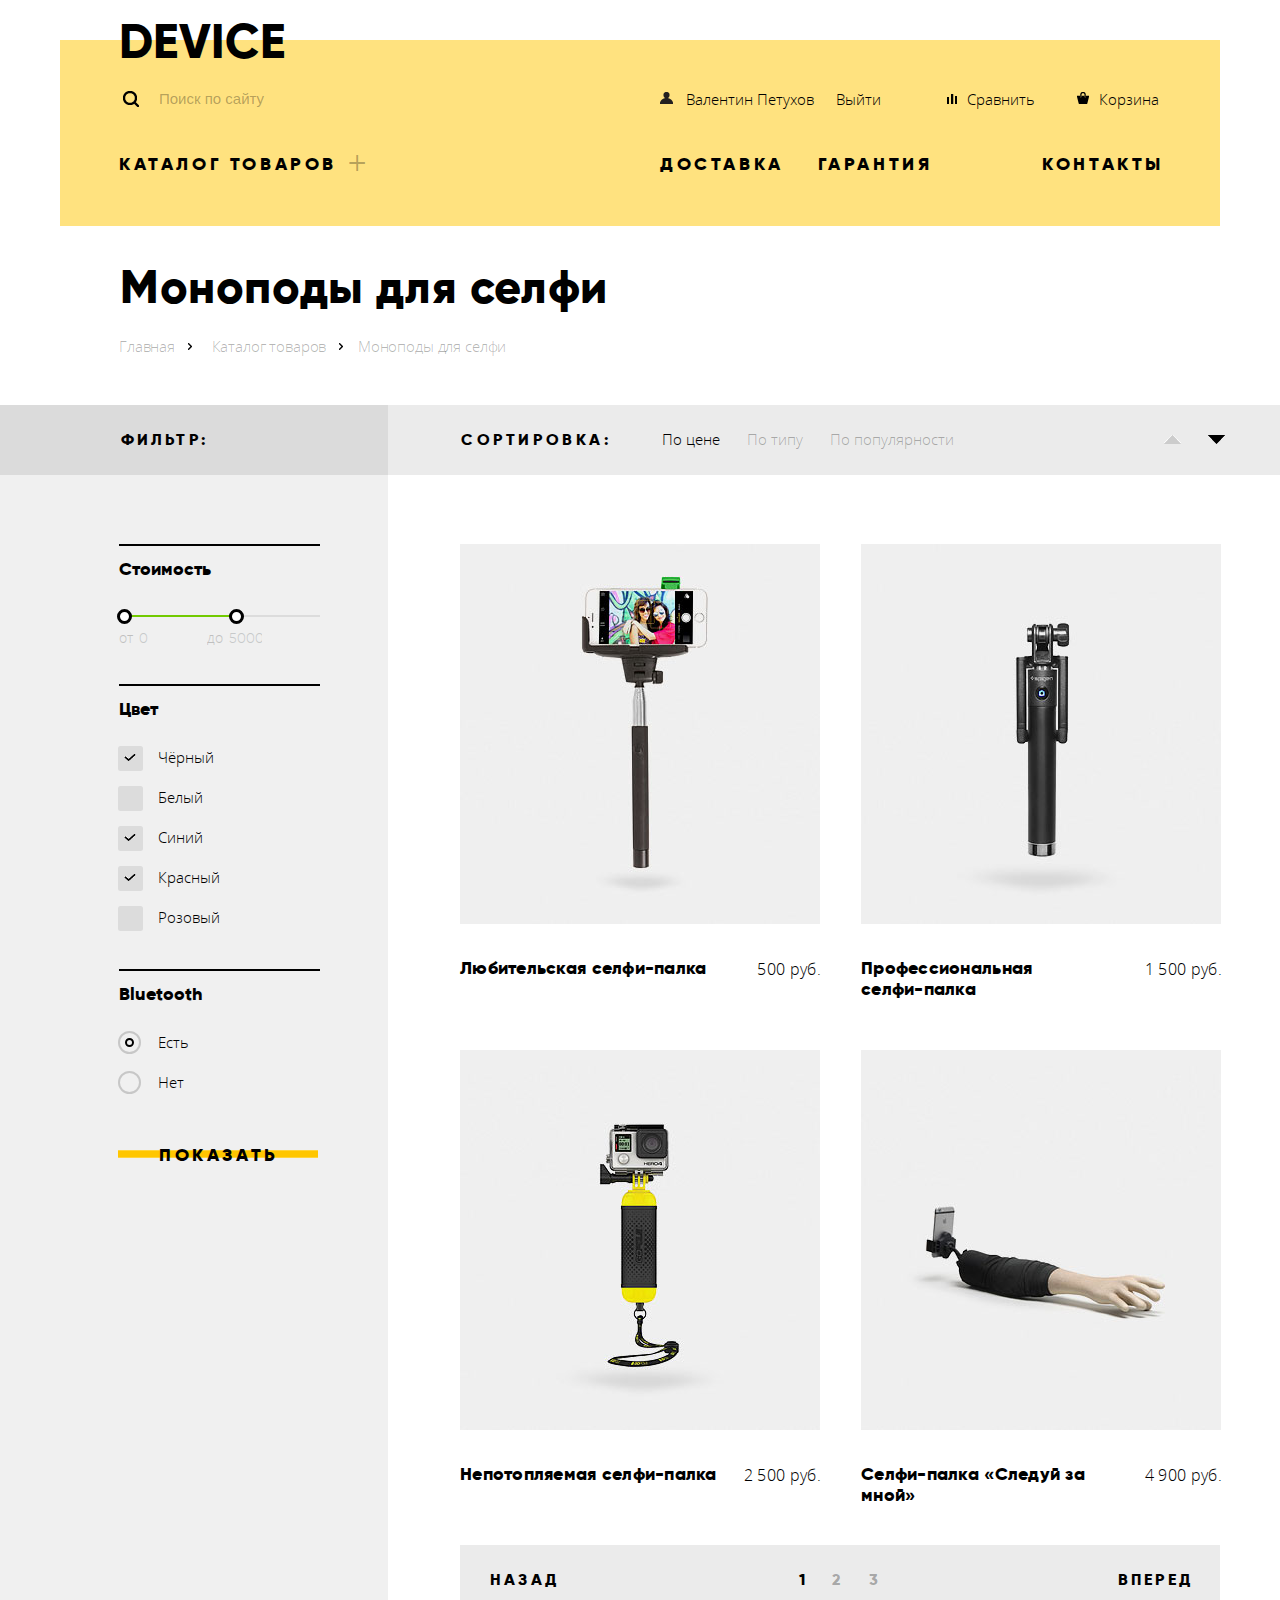
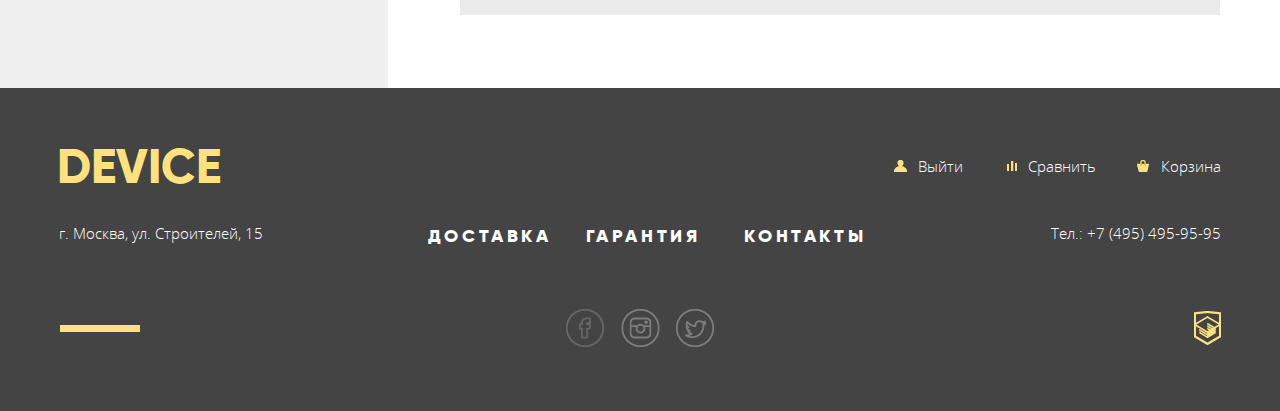
==== commit f9e247b2: "Pixels are ready" ====
--- a/catalog.html
+++ b/catalog.html
@@ -102,34 +102,27 @@
 
           <h3>Цвет</h3>
           <div class='color'>
-            <label>
-              <input type='checkbox' name='black' value='black' checked>чёрный
-            </label>
-            <label>
-              <input type='checkbox' name='white' value='white'>белый
-            </label>
-            <label>
-              <input type='checkbox' name='blue' value='blue' checked>синий
-            </label>
-            <label>
-              <input type='checkbox' name='red' value='red' checked>красный
-            </label>
-            <label>
-              <input type='checkbox' name='purple' value='purple'>розовый
-            </label>
+            <input id="black" type='checkbox' name='black' value='black' checked>
+            <label for="black">чёрный</label>
+            <input id="white" type='checkbox' name='white' value='white'>
+            <label for="white">белый</label>
+            <input id="blue" type='checkbox' name='blue' value='blue' checked>
+            <label for="blue">синий</label>
+            <input id="red" type='checkbox' name='red' value='red' checked>
+            <label for="red">красный</label>
+            <input id="pink" type='checkbox' name='purple' value='purple'>
+            <label for="pink">розовый</label>
           </div>
 
           <h3>Bluetooth</h3>
           <div class='bluetooth'>
-            <label>
-              <input type='radio' name='bluetooth' value='yes' checked>Есть
-            </label>
-            <label>
-              <input type='radio' name='bluetooth' value='no'>Нет
-            </label>
-          </div>
-
-          <button class='btn' type='submit'>Показать</button>
+            <input id="yes" type='radio' name='bluetooth' value='yes' checked>
+            <label for="yes">Есть</label>
+            <input id="no" type='radio' name='bluetooth' value='no'>
+            <label for="no">Нет</label>
+          </div>
+
+          <button class='btn' type='submit' formaction="#">Показать</button>
           </form>
         </div>
       </aside>
@@ -239,7 +232,7 @@
         </div>
         
         <div class='footer-login'>
-          <a href='#'>Войти</a>
+          <a href='#'>Выйти</a>
           <a href='#'>Сравнить</a>
           <a href='#'>Корзина</a>
           <p class='phone'>Тел.: +7 (495) 495-95-95</p>
--- a/css/style.css
+++ b/css/style.css
@@ -418,12 +418,14 @@
   content: '';
   position: absolute;
   display: inline-block;
-  height: 8px;
-  top: 16px;
+  height: 6px;
+  top: 15px;
   right: 1px;
   left: 0;
   z-index: -1;
   background-color: #ffc600;
+  border-top: 1px solid #ffd43e;
+  border-bottom: 1px solid #ffd43e;
 }
 .btn:hover{
   background-color: #ffc600;
@@ -701,6 +703,7 @@
 }
 .logotypes img:hover{
   filter: grayscale(0);
+  opacity: 1;
 }
 
 .info{
@@ -1022,7 +1025,7 @@
 .color, .bluetooth{
   position: relative;
   padding-top: 4px;
-  padding-bottom: 4px;
+  padding-bottom: 7px;
   text-transform: capitalize;
 }
 
@@ -1041,20 +1044,72 @@
   left: -1px;
   margin-top: 4px;
   background-color: #dcdcdc;
-}
-
-.color input{
-  dsplay: none;
-}
-
-.color input:checked label:before{
-  background-color: black;
+  border: 1px solid transparent;
+  border-radius: 10%;
+}
+.color label:hover::before{
+  background-color: #cfcfcf;
+}
+.color label:active::before{
+  background-color: #c5c5c5;
+}
+
+.color input, .bluetooth input{
+  display: none;
+}
+
+.color input:checked + label:after{
+  content: url(../img/icon_tick.png);
+  position: absolute;
+  width: 23px;
+  height: 23px;
+  left: 5px;
+  margin-top: -2px;
 } 
+
 
 .bluetooth input{
   width: 20px;
   height: 20px;
   margin-right: 14px;
+}
+
+.bluetooth label{
+  padding-left: 39px;
+}
+
+.bluetooth label:before{
+  content: '';
+  position: absolute;
+  width: 19px;
+  height: 19px;
+  left: -1px;
+  margin-top: 4px;
+  border: 2px solid #c7c7c7;
+  border-radius: 50%;
+}
+.bluetooth label:hover::before{
+  border-color: #bdbdbd;
+}
+.bluetooth label:active::before{
+  border-color: #aeaeae;
+}
+
+.bluetooth input:checked + label:after{
+  content: '';
+  position: absolute;
+  width: 5px;
+  height: 5px;
+  left: 6px;
+  margin-top: 11px;
+  border: 2px solid black;
+  border-radius: 50%;
+}
+
+.form .btn{
+  margin-left: -1px;
+  padding-left: 41px;
+  padding-right: 40px;
 }
 
 .catalog-item{
@@ -1081,25 +1136,36 @@
 .sorting h2{
   display: inline-block;
   vertical-align: baseline;
-  padding-left: 72px;
-  padding-right: 50px;
+  padding-left: 73px;
+  padding-right: 46px;
   padding-top: 7px;
   padding-bottom: 7px;
   
   font-family: Gilroy, Arial, sans-serif; font-weight: 900;
   font-size: 16px;
   text-transform: uppercase;
-  letter-spacing: 0.2em;
+  letter-spacing: 0.225em;
 }
 
 .sorting form{
   display: inline-block;
   vertical-align: baseline;
+  
 }
 
 .sorting label{
-  padding-right: 20px;
+  margin-right: 23px;
   cursor: pointer;
+  letter-spacing: 0;
+  
+  font-family: 'Open Sans', Arial, sans-serif;
+  color: rgba(0,0,0,0.3);
+}
+.sorting label:hover{
+  color: rgba(0,0,0,0.6);
+}
+.sorting label:active{
+  color: rgba(0,0,0,1);
 }
 
 .sorting input{
@@ -1107,21 +1173,21 @@
 }
 
 .sorting input:checked + span{
-  font-weight: 900;
+  color: rgba(0,0,0,1);
 }
 
 .sorting .keys-updown{
   display: inline-block;
   vertical-align: top;
-  margin-top: 28px;
-  margin-left: 170px;
+  margin-top: 30px;
+  margin-left: 161px;
   font-size: 0;
 }
 
 .keys-updown a{
   display: inline-block;
   vertical-align: baseline;
-  width: 20px;
+  width: 22px;
   margin-left: 22px;
   background-image: url(../img/arrow_up.png);
   background-repeat: no-repeat;
@@ -1132,8 +1198,8 @@
 }
 
 .items{
-  padding-top: 60px;
-  padding-left: 30px;
+  padding-top: 58px;
+  padding-left: 35px;
   vertical-align: top;
 }
 
@@ -1141,7 +1207,7 @@
   position: relative;
   display: inline-block;
   vertical-align: top;
-  margin-left: 40px;
+  margin-left: 37px;
   margin-bottom: 40px;
   margin-top: 10px;
 }
@@ -1205,7 +1271,7 @@
 
 .item img{
   display: block;
-  padding-bottom: 33px;
+  padding-bottom: 34px;
 }
 
 .item b{
@@ -1215,12 +1281,16 @@
   font-family: Gilroy, Arial, sans-serif; font-weight: 900;
   font-size: 18px;
   line-height: 21px;
+  letter-spacing: 0.015em;
 }
 
 .item span{
   float: right;
+  margin-top: -4px;
+  margin-right: -1px;
   font-size: 16px;
   text-transform: lowercase;
+  letter-spacing: 0.02em;
 }
 
 .catalog-control{
@@ -1230,6 +1300,7 @@
   width: 760px;
   margin-left: 72px;
   margin-bottom: 78px;
+  margin-top: -1px;
   line-height: 70px;
   text-align: center;
   
@@ -1251,6 +1322,7 @@
 
 .catalog-control>a:last-child{
   float: right;
+  margin-right: -3px;
 }
 
 .catalog-control>a{
@@ -1301,11 +1373,11 @@
 }
 
 .main-footer a{
-  opacity: 0.7;
+  color: rgba(255, 255, 255, 0.7);
 }
 
 .main-footer a:hover{
-  opacity: 1;
+  color: rgba(255, 255, 255, 1);
 }
 
 .main-footer a:active{
@@ -1347,6 +1419,11 @@
   opacity: 1;
 }
 
+.inner .footer-logo a{
+  margin-top: -5px;
+  margin-left: -3px;
+}
+
 .footer-logo a:hover{
   color: rgba( 255, 198, 0, 1);
 }
@@ -1358,6 +1435,11 @@
 .address{
   margin-top: 21px;
   margin-bottom: 30px;
+}
+
+.inner .address{
+  margin-top: 26px;
+  margin-left: -1px;
 }
 
 .main-footer .footer-login{
@@ -1382,6 +1464,10 @@
   opacity: 1;
 }
 
+.inner .icon-academy{
+  left: 17px;
+}
+
 .icon-academy:hover{
   background-image: url(../img/icon_html_hover.png)
 }
@@ -1394,6 +1480,7 @@
   background-position: 5px center;
 }
 
+
 .footer-login a:nth-child(1){
   margin-left: 0px;
   background-image: url(../img/icon_user_foot.png);
@@ -1429,6 +1516,10 @@
   margin-top: 49px;
   margin-left: 99px;
   padding-bottom: 10px;
+}
+
+.inner .footer-menu{
+  margin-left: 102px;
 }
 
 .footer-menu li{
@@ -1458,9 +1549,8 @@
 }
 
 .footer-social{
-  margin: 50px 0;
-  padding-left: 16px;
-  opacity: 0.3;
+  margin: 52px 0;
+  padding-left: 17px;
 }
 
 .footer-social a{
@@ -1472,6 +1562,13 @@
   background-repeat: no-repeat;
   background-image: url(../img/icon_f.png);
   font-size: 0;
+  opacity: 0.3;
+}
+.footer-social a:hover{
+  opacity: 0.6;
+}
+.footer-social a:active{
+  opacity: 0.1;
 }
 
 .footer-social .social-btn-inst{
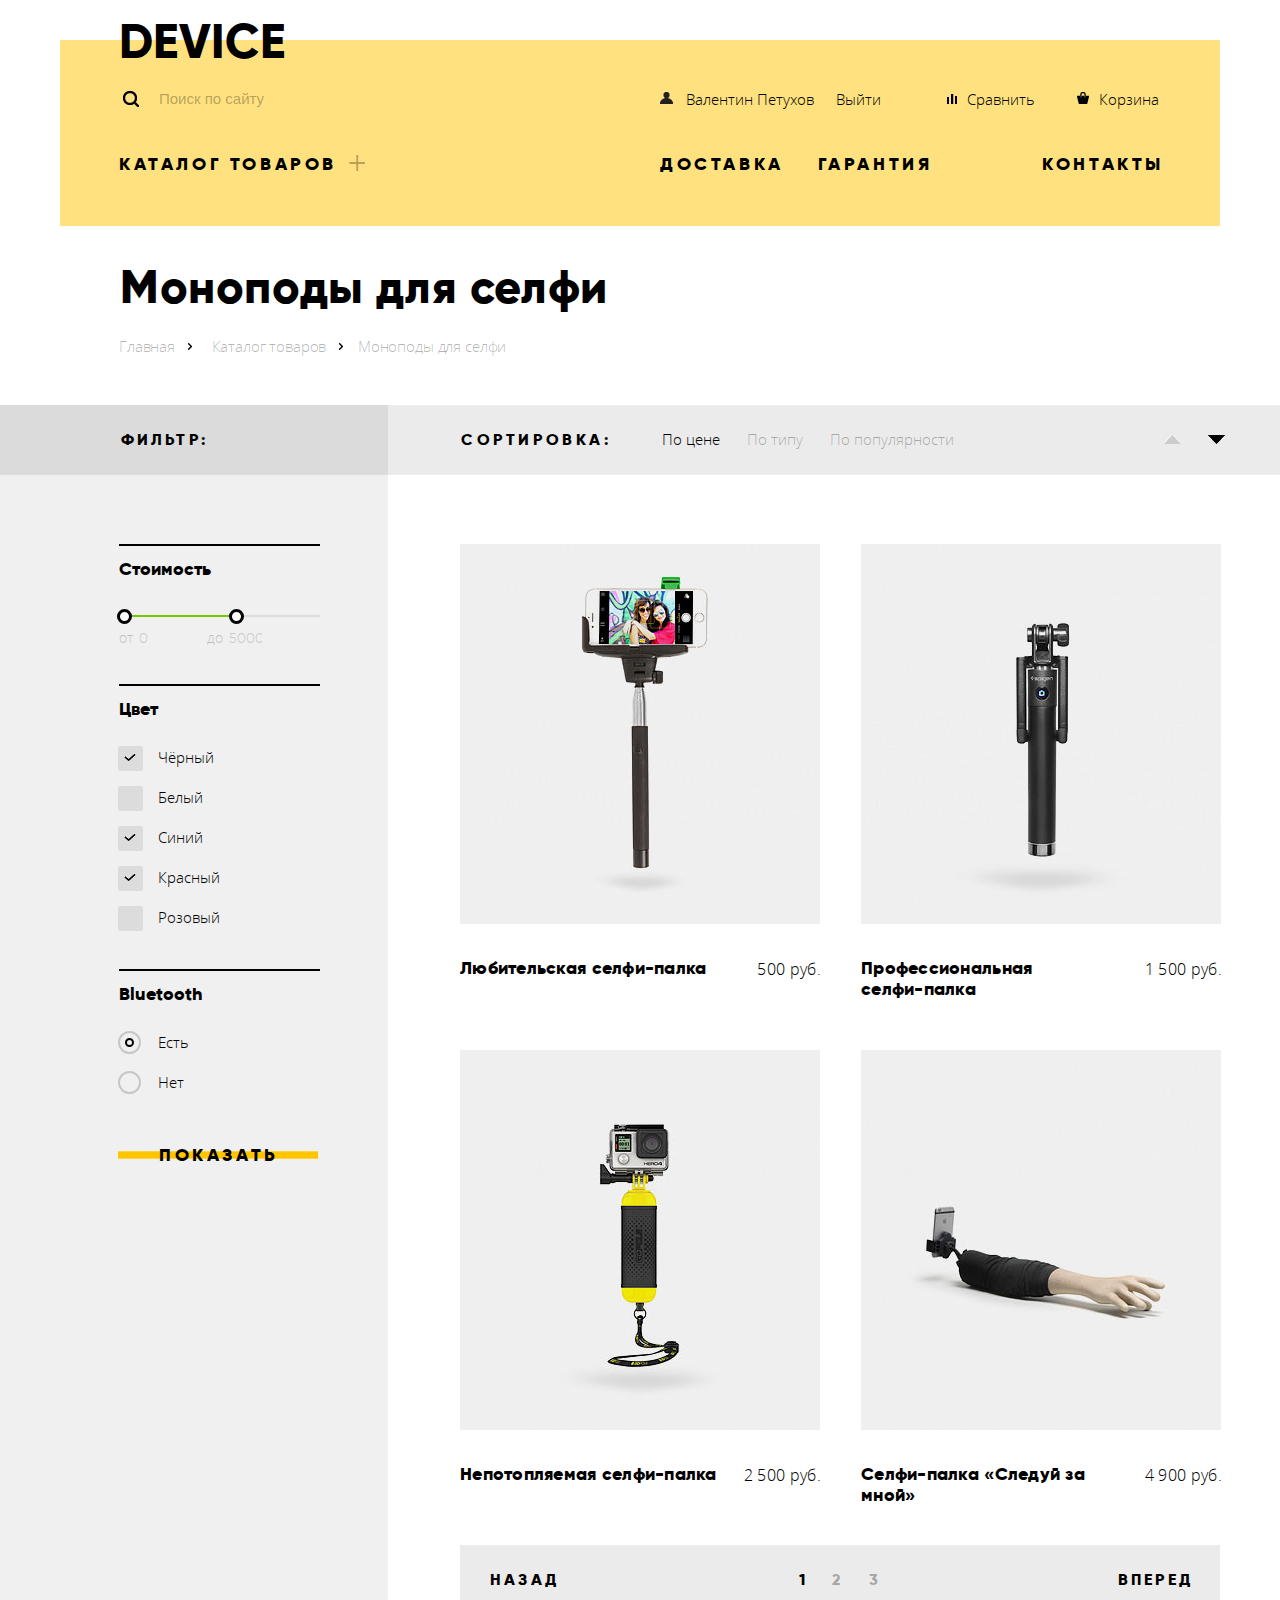
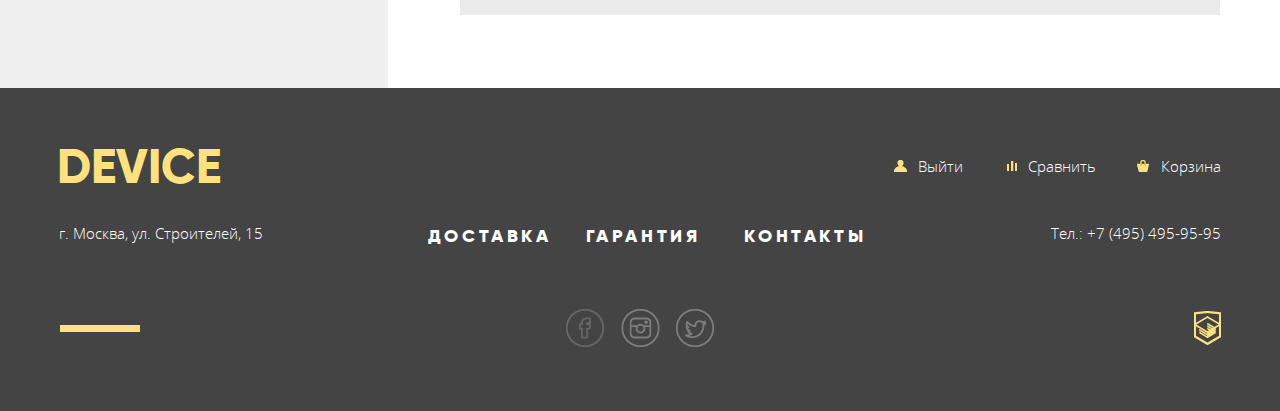
==== commit 7cd91517: "With beautify" ====
--- a/catalog.html
+++ b/catalog.html
@@ -1,260 +1,274 @@
 <!DOCTYPE html>
 <html lang='ru'>
-  <head>
+
+<head>
     <meta charset='utf-8'>
     <title>HTML Academy: Девайс</title>
     <link rel='stylesheet' href='css/normalize.css'>
     <link rel='stylesheet' href='css/style.css'>
-  </head>
-  <body class='inner'>
+</head>
+
+<body class='inner'>
     <header class='main-header'>
-      <div class='container'>
-        <div class='logo'>
-          <a href='index.html'>DEVICE</a>
-        </div>
-
-        <div class='main-navigation clearfix'>
-          <form action='https://echo.htmlacademy.ru' method=”post”>
-            <input class="search-heald" type='search' name='search' placeholder='Поиск по сайту'>
-            <button class="search-btn" type="submit">Найти</button>
-          </form>
-          <a class='login' href='#'>Валентин Петухов</a>
-          <a class='logout' href='#'>Выйти</a>
-          <a class='basket' href='#'>Корзина</a>
-          <a class='compare' href='#'>Сравнить</a>
-        </div>
-        
-        <nav class='main-menu'>
-          <ul class='level'>
-            <li class="first-name">
-              <a href='#'>каталог товаров</a>
-
-              <div class='menu-catalog'>
-                <ul>
-                  <li><a href='#'>Виртуальная реальность</a></li>
-                  <li><a href='#'>Моноподы для селфи</a></li>
-                  <li><a href='#'>Экшн-камеры</a></li>
+        <div class='container'>
+            <div class='logo'>
+                <a href='index.html'>DEVICE</a>
+            </div>
+
+            <div class='main-navigation clearfix'>
+                <form action='https://echo.htmlacademy.ru' method=”post”>
+                    <input class="search-heald" type='search' name='search' placeholder='Поиск по сайту'>
+                    <button class="search-btn" type="submit">Найти</button>
+                </form>
+                <a class='login' href='#'>Валентин Петухов</a>
+                <a class='logout' href='#'>Выйти</a>
+                <a class='basket' href='#'>Корзина</a>
+                <a class='compare' href='#'>Сравнить</a>
+            </div>
+
+            <nav class='main-menu'>
+                <ul class='level'>
+                    <li class="first-name">
+                        <a href='#'>каталог товаров</a>
+
+                        <div class='menu-catalog'>
+                            <ul>
+                                <li><a href='#'>Виртуальная реальность</a>
+                                </li>
+                                <li><a href='#'>Моноподы для селфи</a>
+                                </li>
+                                <li><a href='#'>Экшн-камеры</a>
+                                </li>
+                            </ul>
+                            <ul>
+                                <li><a href='#'>Фитнесс-браслеты</a>
+                                </li>
+                                <li><a href='#'>Умные часы</a>
+                                </li>
+                            </ul>
+                            <ul>
+                                <li><a href='#'>Квадрокоптеры</a>
+                                </li>
+                            </ul>
+                        </div>
+
+                    </li>
+                    <li>
+                        <a href='#'>доставка</a>
+                    </li>
+                    <li>
+                        <a href='#'>гарантия</a>
+                    </li>
+                    <li>
+                        <a href='#'>контакты</a>
+                    </li>
                 </ul>
-                <ul>
-                  <li><a href='#'>Фитнесс-браслеты</a></li>
-                  <li><a href='#'>Умные часы</a></li>
+            </nav>
+            <div class='arrows'>
+                <h1>Моноподы для селфи</h1>
+                <div class='breadcrumbs'>
+                    <ul>
+                        <li>
+                            <a href='index.html'>Главная</a>
+                        </li>
+                        <li>
+                            <a class="second-layer" href='#'>Каталог товаров</a>
+                        </li>
+                        <li>
+                            Моноподы для селфи
+                        </li>
+                    </ul>
+                </div>
+            </div>
+        </div>
+    </header>
+
+    <main class='catalog'>
+        <div class='inner-container'>
+            <aside class='filters'>
+                <h2>Фильтр:</h2>
+                <div class='form'>
+                    <form action='https://echo.htmlacademy.ru' method=”post”>
+                        <h3>Стоимость</h3>
+                        <div class='range-filter'>
+                            <div class='range-controls'>
+                                <div class='scale'>
+                                    <div class='bar' style='margin-left: 1%; width: 55%'></div>
+                                </div>
+                                <div class='toggle toggle-min'></div>
+                                <div class='toggle toggle-max'></div>
+                            </div>
+                            <div class='price-controls'>
+                                <label class='min-price'>от
+                                    <input name='min-price' type='text' value='0'>
+                                </label>
+                                <label class='max-price'>до
+                                    <input name='max-price' type='text' value='5000'>
+                                </label>
+                            </div>
+                        </div>
+
+                        <h3>Цвет</h3>
+                        <div class='color'>
+                            <input id="black" type='checkbox' name='black' value='black' checked>
+                            <label for="black">чёрный</label>
+                            <input id="white" type='checkbox' name='white' value='white'>
+                            <label for="white">белый</label>
+                            <input id="blue" type='checkbox' name='blue' value='blue' checked>
+                            <label for="blue">синий</label>
+                            <input id="red" type='checkbox' name='red' value='red' checked>
+                            <label for="red">красный</label>
+                            <input id="pink" type='checkbox' name='purple' value='purple'>
+                            <label for="pink">розовый</label>
+                        </div>
+
+                        <h3>Bluetooth</h3>
+                        <div class='bluetooth'>
+                            <input id="yes" type='radio' name='bluetooth' value='yes' checked>
+                            <label for="yes">Есть</label>
+                            <input id="no" type='radio' name='bluetooth' value='no'>
+                            <label for="no">Нет</label>
+                        </div>
+
+                        <button class='btn' type='submit' formaction="#">Показать</button>
+                    </form>
+                </div>
+            </aside>
+        </div>
+
+        <div class='inner-container'>
+            <div class='catalog-item'>
+                <div class='sorting'>
+                    <h2>Сортировка:</h2>
+                    <form action='https://echo.htmlacademy.ru' method=”post”>
+                        <label>
+                            <input type='radio' name='sorting' value='price' checked>
+                            <span>По цене</span>
+                        </label>
+                        <label>
+                            <input type='radio' name='sorting' value='type'>
+                            <span>По типу</span>
+                        </label>
+                        <label>
+                            <input type='radio' name='sorting' value='popular'><span>По популярности</span>
+                        </label>
+                    </form>
+                    <div class='keys-updown'>
+                        <a href='#'>Up</a>
+                        <a href='#'>Down</a>
+                    </div>
+                </div>
+
+                <div class='items'>
+                    <div class='item'>
+                        <a href='#'>
+                            <img src='img/item_1.jpg' width='360' height='380' alt='Любительская селфи-палка'>
+                            <div class='item-hover'>
+                                <a class='to-basket' href='#'>В КОРЗИНУ</a>
+                                <a class='to-compare' href='#'>Добавить к сравнению</a>
+                            </div>
+                        </a>
+                        <a href='#'>
+                            <b>Любительская селфи-палка</b>
+                            <span>500 РУБ.</span>
+                        </a>
+                    </div>
+
+                    <div class='item'>
+                        <a href='#'>
+                            <img src='img/item_2.jpg' width='360' height='380' alt='Профессиональная селфи-палка '>
+                            <div class='item-hover'>
+                                <a class='to-basket' href='#'>В КОРЗИНУ</a>
+                                <a class='to-compare' href='#'>Добавить к сравнению</a>
+                            </div>
+                        </a>
+                        <a href='#'>
+                            <b>Профессиональная<br> селфи-палка </b>
+                            <span>1 500 РУБ.</span>
+                        </a>
+                    </div>
+
+                    <div class='item'>
+                        <a href='#'>
+                            <img src='img/item_3.jpg' width='360' height='380' alt='Непотопляемая селфи-палка'>
+                            <div class='item-hover'>
+                                <a class='to-basket' href='#'>В КОРЗИНУ</a>
+                                <a class='to-compare' href='#'>Добавить к сравнению</a>
+                            </div>
+                        </a>
+                        <a href='#'>
+                            <b>Непотопляемая селфи-палка</b>
+                            <span>2 500 РУБ.</span>
+                        </a>
+                    </div>
+
+                    <div class='item'>
+                        <a href='#'>
+                            <img src='img/item_4.jpg' width='' height='' alt='Селфи-палка «Следуй за мной»'>
+                            <div class='item-hover'>
+                                <a class='to-basket' href='#'>В КОРЗИНУ</a>
+                                <a class='to-compare' href='#'>Добавить к сравнению</a>
+                            </div>
+                        </a>
+                        <a href='#'>
+                            <b>Селфи-палка «Следуй за мной»</b>
+                            <span>4 900 РУБ.</span>
+                        </a>
+                    </div>
+                </div>
+
+                <div class='catalog-control'>
+                    <a href='#'>Назад</a>
+                    <ul class="pages">
+                        <li><a href='#'>1</a>
+                        </li>
+                        <li><a class="no" href='#'>2</a>
+                        </li>
+                        <li><a class="no" href='#'>3</a>
+                        </li>
+                    </ul>
+                    <a href='#'>Вперед</a>
+                </div>
+            </div>
+        </div>
+
+    </main>
+
+    <footer class='main-footer'>
+        <div class='container'>
+
+            <div class='footer-logo'>
+                <a href="index.html">DEVICE</a>
+                <p class='address'>г. Москва, ул. Строителей, 15</p>
+            </div>
+
+            <div class='footer-login'>
+                <a href='#'>Выйти</a>
+                <a href='#'>Сравнить</a>
+                <a href='#'>Корзина</a>
+                <p class='phone'>Тел.: +7 (495) 495-95-95</p>
+                <a class="icon-academy" href="#" alt=''>icon-academy</a>
+            </div>
+
+            <div class='footer-menu'>
+                <ul class='menu-centre'>
+                    <li><a href='#'>Доставка</a>
+                    </li>
+                    <li><a href='#'>Гарантия</a>
+                    </li>
+                    <li><a href='#'>Контакты</a>
+                    </li>
                 </ul>
-                <ul>
-                  <li><a href='#'>Квадрокоптеры</a></li>
-                </ul>
-              </div>
-              
-            </li>
-            <li>
-              <a href='#'>доставка</a>
-            </li>
-            <li>
-              <a href='#'>гарантия</a>
-            </li>
-            <li>
-              <a href='#'>контакты</a>
-            </li>
-          </ul>
-        </nav>
-        <div class='arrows'>
-          <h1>Моноподы для селфи</h1>
-          <div class='breadcrumbs'>
-            <ul>
-              <li>
-                <a href='index.html'>Главная</a>
-              </li>
-              <li>
-                <a class="second-layer" href='#'>Каталог товаров</a>
-              </li>
-              <li>
-                Моноподы для селфи
-              </li>
-            </ul>
-          </div>
-        </div>  
-      </div>
-    </header>
-    
-    <main class='catalog'>
-      <div class='inner-container'>
-      <aside class='filters'>
-        <h2>Фильтр:</h2>
-        <div class='form'>
-          <form action='https://echo.htmlacademy.ru' method=”post”>
-          <h3>Стоимость</h3>
-          <div class='range-filter'>
-            <div class='range-controls'>
-              <div class='scale'>
-                <div class='bar' style='margin-left: 1%; width: 55%'></div>
-              </div>
-              <div class='toggle toggle-min'></div>
-              <div class='toggle toggle-max'></div>
-            </div>
-            <div class='price-controls'>
-              <label class='min-price'>от 
-                <input name='min-price' type='text' value='0'>
-              </label>
-              <label class='max-price'>до
-                <input name='max-price' type='text' value='5000'>
-              </label>
-            </div>
-          </div>
-
-          <h3>Цвет</h3>
-          <div class='color'>
-            <input id="black" type='checkbox' name='black' value='black' checked>
-            <label for="black">чёрный</label>
-            <input id="white" type='checkbox' name='white' value='white'>
-            <label for="white">белый</label>
-            <input id="blue" type='checkbox' name='blue' value='blue' checked>
-            <label for="blue">синий</label>
-            <input id="red" type='checkbox' name='red' value='red' checked>
-            <label for="red">красный</label>
-            <input id="pink" type='checkbox' name='purple' value='purple'>
-            <label for="pink">розовый</label>
-          </div>
-
-          <h3>Bluetooth</h3>
-          <div class='bluetooth'>
-            <input id="yes" type='radio' name='bluetooth' value='yes' checked>
-            <label for="yes">Есть</label>
-            <input id="no" type='radio' name='bluetooth' value='no'>
-            <label for="no">Нет</label>
-          </div>
-
-          <button class='btn' type='submit' formaction="#">Показать</button>
-          </form>
-        </div>
-      </aside>
-      </div>
-
-      <div class='inner-container'>
-      <div class='catalog-item'>
-        <div class='sorting'>
-          <h2>Сортировка:</h2>
-          <form action='https://echo.htmlacademy.ru' method=”post”>
-            <label>
-              <input type='radio' name='sorting' value='price' checked>
-              <span>По цене</span>
-            </label>
-            <label>
-              <input type='radio' name='sorting' value='type'>
-              <span>По типу</span>
-            </label>
-            <label>
-              <input type='radio' name='sorting' value='popular'><span>По популярности</span>
-            </label>
-          </form>
-          <div class='keys-updown'>
-            <a href='#'>Up</a>
-            <a href='#'>Down</a>
-          </div>
-        </div>
-      
-        <div class='items'>
-          <div class='item'>
-            <a href='#'>
-              <img src='img/item_1.jpg' width='360' height='380' alt='Любительская селфи-палка'>
-              <div class='item-hover'>
-                <a class='to-basket' href='#'>В КОРЗИНУ</a>
-                <a class='to-compare' href='#'>Добавить к сравнению</a>
-              </div>
-            </a>
-            <a href='#'>
-              <b>Любительская селфи-палка</b>
-              <span>500 РУБ.</span>
-            </a>
-          </div>
-
-          <div class='item'>
-            <a href='#'>
-              <img src='img/item_2.jpg' width='360' height='380' alt='Профессиональная селфи-палка '>
-              <div class='item-hover'>
-                <a class='to-basket' href='#'>В КОРЗИНУ</a>
-                <a class='to-compare' href='#'>Добавить к сравнению</a>
-              </div>
-            </a>
-            <a href='#'>
-              <b>Профессиональная<br> селфи-палка </b>
-              <span>1 500 РУБ.</span>
-            </a>
-          </div>
-
-          <div class='item'>
-            <a href='#'>
-              <img src='img/item_3.jpg' width='360' height='380' alt='Непотопляемая селфи-палка'>
-              <div class='item-hover'>
-                <a class='to-basket' href='#'>В КОРЗИНУ</a>
-                <a class='to-compare' href='#'>Добавить к сравнению</a>
-              </div>
-            </a>
-            <a href='#'>
-              <b>Непотопляемая селфи-палка</b>
-              <span>2 500 РУБ.</span>
-            </a>
-          </div>
-
-          <div class='item'>
-            <a href='#'>
-              <img src='img/item_4.jpg' width='' height='' alt='Селфи-палка «Следуй за мной»'>
-              <div class='item-hover'>
-                <a class='to-basket' href='#'>В КОРЗИНУ</a>
-                <a class='to-compare' href='#'>Добавить к сравнению</a>
-              </div>
-            </a>
-            <a href='#'>
-              <b>Селфи-палка «Следуй за мной»</b>
-              <span>4 900 РУБ.</span>
-            </a>
-          </div>
-        </div>
-        
-        <div class='catalog-control'>
-          <a href='#'>Назад</a>
-            <ul class="pages">
-              <li><a href='#'>1</a></li>
-              <li><a class="no" href='#'>2</a></li>
-              <li><a class="no" href='#'>3</a></li>
-            </ul>
-          <a href='#'>Вперед</a>
-        </div>        
-      </div>
-      </div>
-
-    </main>
-
-    <footer class='main-footer'>
-      <div class='container'>
-        
-        <div class='footer-logo'>
-          <a href="index.html">DEVICE</a>
-          <p class='address'>г. Москва, ул. Строителей, 15</p>
-        </div>
-        
-        <div class='footer-login'>
-          <a href='#'>Выйти</a>
-          <a href='#'>Сравнить</a>
-          <a href='#'>Корзина</a>
-          <p class='phone'>Тел.: +7 (495) 495-95-95</p>
-          <a class="icon-academy" href="#" alt=''>icon-academy</a>
-        </div>
-        
-        <div class='footer-menu'>
-          <ul class='menu-centre'>
-            <li><a href='#'>Доставка</a></li>
-            <li><a href='#'>Гарантия</a></li>
-            <li><a href='#'>Контакты</a></li>
-          </ul>
-        
-          <div class='footer-social'>
-            <a class='social-btn social-btn-fb' href='#'>facebook</a>
-            <a class='social-btn social-btn-inst' href='#'>instagram</a>
-            <a class='social-btn social-btn-twit' href='#'>twiter</a>
-          </div>
-        </div>
-        
-      </div>
+
+                <div class='footer-social'>
+                    <a class='social-btn social-btn-fb' href='#'>facebook</a>
+                    <a class='social-btn social-btn-inst' href='#'>instagram</a>
+                    <a class='social-btn social-btn-twit' href='#'>twiter</a>
+                </div>
+            </div>
+
+        </div>
     </footer>
-  </body>
-</html>
-
+</body>
+
+</html>--- a/css/style.css
+++ b/css/style.css
@@ -1,1581 +1,1426 @@
 @font-face {
-  font-family: 'Open Sans';
-  font-style: normal;
-  font-weight: 300;
-  src: url('../fonts/opensanslight.woff2') format('woff2'), url('../fonts/opensanslight.woff') format('woff'),       url('../fonts/opensanslight.ttf') format('truetype');
+    font-family: 'Open Sans';
+    font-style: normal;
+    font-weight: 300;
+    src: url('../fonts/opensanslight.woff2') format('woff2'), url('../fonts/opensanslight.woff') format('woff'), url('../fonts/opensanslight.ttf') format('truetype');
 }
 @font-face {
-  font-family: 'Open Sans';
-  font-style: normal;
-  font-weight: 600;
-  src: url('../fonts/opensans.woff2') format('woff2'), url('../fonts/opensans.woff') format('woff'),       url('../fonts/opensans.ttf') format('truetype');
-}
+    font-family: 'Open Sans';
+    font-style: normal;
+    font-weight: 600;
+    src: url('../fonts/opensans.woff2') format('woff2'), url('../fonts/opensans.woff') format('woff'), url('../fonts/opensans.ttf') format('truetype');
+}
+@font-face {
+    font-family: 'Gilroy';
+    font-style: normal;
+    font-weight: 700;
+    src: url('../fonts/gilroyextrabold.woff2') format('woff2'), url('../fonts/gilroyextrabold.woff') format('woff'), url('../fonts/Gilroyextrabold.ttf') format('truetype');
+}
+@font-face {
+    font-family: 'Gilroy';
+    font-style: normal;
+    font-weight: 300;
+    src: url('../fonts/gilroylight.woff2') format('woff2'), url('../fonts/gilroylight.woff') format('woff'), url('../fonts/Gilroylight.ttf') format('truetype');
+}
+body {
+    display: flex;
+    justify-content: center;
+    flex-wrap: wrap;
+    min-width: 1200px;
+    background-color: #ffffff;
+    font-family: 'Open Sans', Arial, sans-serif;
+    font-size: 15px;
+    line-height: 30px;
+    font-weight: lighter;
+}
+a {
+    text-decoration: none;
+    color: #000000;
+}
+img {
+    max-width: 100%;
+}
+.container {
+    width: 1160px;
+    margin: 0 20px;
+    position: relative;
+}
+.clearfix::after {
+    content: '';
+    display: table;
+    clear: both;
+}
+/*  Start header  */
 
-@font-face {
-  font-family: Gilroy;
-  font-style: normal;
-  font-weight: 700;
-  src: url('../fonts/gilroyextrabold.woff2') format('woff2'), url('../fonts/gilroyextrabold.woff') format('woff'),       url('../fonts/Gilroyextrabold.ttf') format('truetype');
-}
-@font-face {
-  font-family: Gilroy;
-  font-style: normal;
-  font-weight: 300;
-  src: url('../fonts/gilroylight.woff2') format('woff2'),
-  url('../fonts/gilroylight.woff') format('woff'),
-  url('../fonts/Gilroylight.ttf') format('truetype');
-}
+.main-header .container {
+    margin-top: 40px;
+    background-color: #ffe27f;
+}
+.main-header a:hover {
+    opacity: 0.6;
+}
+.main-header a:active {
+    opacity: 0.3;
+}
+.logo {
+    position: relative;
+    top: -15px;
+    margin-left: 56px;
+    letter-spacing: 0.01em;
+    font-family: 'Gilroy', Arial, sans-serif;
+    font-weight: 900;
+    font-size: 48px;
+    color: black;
+}
+.inner .logo {
+    top: -13px;
+    margin-left: 59px;
+}
+.main-navigation {
+    position: relative;
+    margin-left: 5%;
+    margin-right: 5%;
+    margin-top: 14px;
+}
+.search-heald {
+    float: left;
+    width: 355px;
+    font-size: 15px;
+    padding-left: 41px;
+    margin-top: 5px;
+    border: none;
+    background-color: #ffe27f;
+    background-image: url(../img/icon_search.png);
+    background-repeat: no-repeat;
+    background-position: 5px 2px;
+    color: rgba( 0, 0, 0, 0.3);
+}
+.search-heald::-webkit-input-placeholder {
+    color: rgba( 0, 0, 0, 0.3)
+}
+.search-heald::-moz-placeholder {
+    color: rgba( 0, 0, 0, 0.3)
+}
+.search-heald:-ms-input-placeholder {
+    color: rgba( 0, 0, 0, 0.3)
+}
+.search-heald:hover::-webkit-input-placeholder {
+    color: rgba( 0, 0, 0, 0.6)
+}
+.search-heald:hover::-moz-placeholder {
+    color: rgba( 0, 0, 0, 0.6)
+}
+.search-heald:hover:-ms-input-placeholder {
+    color: rgba( 0, 0, 0, 0.6)
+}
+.search-heald:focus::-webkit-input-placeholder {
+    color: rgba( 0, 0, 0, 1)
+}
+.search-heald:focus::-moz-placeholder {
+    color: rgba( 0, 0, 0, 1)
+}
+.search-heald:focus:-ms-input-placeholder {
+    color: rgba( 0, 0, 0, 1)
+}
+.main-navigation input:focus {
+    color: rgba( 0, 0, 0, 1);
+    border-bottom: 2px solid black;
+}
+.main-navigation .search-btn {
+    visibility: hidden;
+    display: inline-block;
+    vertical-align: baseline;
+    position: absolute;
+    left: 355px;
+    bottom: 4px;
+    width: 80px;
+    height: 45px;
+    background-color: transparent;
+    background-image: none;
+    border: 2px solid black;
+    padding-left: 0;
+}
+.main-navigation .search-btn:hover {
+    background-color: black;
+    color: white;
+}
+.main-navigation .search-btn:active {
+    color: rgba(255, 255, 255, 0.5);
+    visibility: visible;
+}
+.search-heald:focus ~ .search-btn {
+    visibility: visible;
+}
+.main-navigation a {
+    display: inline-block;
+    vertical-align: baseline;
+    margin-right: 3px;
+    padding-left: 31px;
+    background-repeat: no-repeat;
+    background-position: 5px 8px;
+}
+.main-navigation .login {
+    float: left;
+    margin-left: 182px;
+    padding-right: 15px;
+    max-width: 184px;
+    overflow: hidden;
+    text-overflow: clip;
+    background-image: url(../img/icon_user.png);
+}
+.inner .logout {
+    padding-left: 4px;
+}
+.main-navigation .compare {
+    float: right;
+    padding-right: 30px;
+    background-image: url(../img/icon_compare.png);
+    background-position: 11px 10px;
+}
+.main-navigation .basket {
+    float: right;
+    background-image: url(../img/icon_basket.png);
+    background-position: 9px 8px;
+}
+.main-menu {
+    margin-left: 59px;
+    margin-right: 56px;
+    margin-top: 35px;
+    padding-bottom: 29px;
+    font-family: 'Gilroy', Arial, sans-serif;
+    font-weight: 900;
+    font-size: 18px;
+    color: black;
+    text-transform: uppercase;
+    letter-spacing: 0.2em;
+}
+.level {
+    text-align: right;
+    padding-left: 0;
+}
+.level>li {
+    display: inline-block;
+    vertical-align: baseline;
+    width: 130px;
+}
+.level>li:first-child {
+    float: left;
+    width: 255px;
+    text-align: left;
+}
+.first-name:hover .menu-catalog {
+    display: inline-block;
+    vertical-align: baseline;
+}
+.menu-catalog:hover {
+    display: inline-block;
+    vertical-align: baseline;
+}
+.first-name:after {
+    content: '+';
+    position: absolute;
+    padding-left: 10px;
+    font-size: 38px;
+    font-weight: 300;
+    cursor: pointer;
+    color: rgba( 0, 0, 0, 0.3)
+}
+.first-name:hover:after {
+    color: rgba( 0, 0, 0, 0.2)
+}
+.first-name:active:after {
+    color: rgba( 0, 0, 0, 0.1)
+}
+.level>li:nth-child(3) {
+    margin-left: 10px;
+}
+.level>li:last-child {
+    margin-left: 93px;
+}
+.menu-catalog {
+    position: absolute;
+    display: none;
+    width: 1140px;
+    top: 130px;
+    left: 0px;
+    background-color: #ffe27f;
+    padding-top: 40px;
+    padding-left: 20px;
+    padding-bottom: 40px;
+    z-index: 10;
+    font-family: 'Open Sans', Arial, sans-serif;
+    font-size: 15px;
+    font-weight: 300;
+    text-transform: none;
+    letter-spacing: 0.01em;
+}
+.menu-catalog ul {
+    display: inline-block;
+    list-style: none;
+    vertical-align: top;
+}
+/*  Only for Index.html  */
 
-body {
-  display: flex;
-  justify-content: center;
-  flex-wrap: wrap;
-  min-width: 1200px;
-  background-color: #ffffff;
-  font-family: 'Open Sans', Gilroy, Arial, sans-serif;
-  font-size: 15px;
-  line-height: 30px;
-  font-weight: lighter;
-}
+.marker {
+    width: 100%;
+    height: 74px;
+}
+.marker hr {
+    width: 100px;
+    height: 7px;
+    margin-left: 600px;
+    margin-top: 39px;
+    border: none;
+    background-color: #ffffff;
+}
+/* Start HEADER for catalog.html section */
 
-a {
-  text-decoration: none;
-  color: #000000;
-}
-
-img {
-  max-width: 100%;
-}
-
-.container {
-  width: 1160px;
-  margin: 0 20px;
-  position: relative;
-}
-
-.clearfix::after {
-  content: '';
-  display: table;
-  clear: both;
-}
-
-/*  Start header  */
-.main-header .container{
-  margin-top: 40px;
-  background-color: #ffe27f;
-}
-
-.main-header a:hover{
-  opacity: 0.6;
-}
-.main-header a:active{
-  opacity: 0.3;
-}
-
-.logo {
-  position: relative;
-  top: -15px;
-  margin-left: 56px;
-  letter-spacing: 0.01em;
-  font-family: Gilroy, Arial, sans-serif; font-weight: 900;
-  font-size: 48px;
-  color: black;
-}
-
-.inner .logo{
-  top: -13px;
-  margin-left: 59px;
-}
-
-.main-navigation {
-  position: relative;
-  margin-left: 5%;
-  margin-right: 5%;
-  margin-top: 14px;
-}
-
-.search-heald {
-  float: left;
-  width: 355px;
-  font-size: 15px;
-  padding-left: 41px;
-  margin-top: 5px;
-  border: none;
-  background-color: #ffe27f;
-  background-image: url(../img/icon_search.png);
-  background-repeat: no-repeat;
-  background-position: 5px 2px;
-  color: rgba( 0, 0, 0, 0.3);
-}
-
-.search-heald::-webkit-input-placeholder {color: rgba( 0, 0, 0, 0.3)}
-.search-heald::-moz-placeholder          {color: rgba( 0, 0, 0, 0.3)}
-.search-heald:-ms-input-placeholder      {color: rgba( 0, 0, 0, 0.3)}
-
-.search-heald:hover::-webkit-input-placeholder {color: rgba( 0, 0, 0, 0.6)}
-.search-heald:hover::-moz-placeholder          {color: rgba( 0, 0, 0, 0.6)}
-.search-heald:hover:-ms-input-placeholder      {color: rgba( 0, 0, 0, 0.6)}
-
-.search-heald:focus::-webkit-input-placeholder {color: rgba( 0, 0, 0, 1)}
-.search-heald:focus::-moz-placeholder          {color: rgba( 0, 0, 0, 1)}
-.search-heald:focus:-ms-input-placeholder      {color: rgba( 0, 0, 0, 1)}
-
-.main-navigation input:focus {
-  color: rgba( 0, 0, 0, 1);
-  border-bottom: 2px solid black;
-}
-
-.main-navigation .search-btn {
-  visibility: hidden;
-  display: inline-block;
-  vertical-align: baseline;
-  position: absolute;
-  left: 355px;
-  bottom: 4px;
-  width: 80px;
-  height: 45px;
-  background-color: transparent;
-  background-image: none;
-  border: 2px solid black;
-  padding-left: 0;
-}
-.main-navigation .search-btn:hover {
-  background-color: black;
-  color: white;
-}
-.main-navigation .search-btn:active {
-  color: rgba(255,255,255,0.5);
-  visibility: visible;
-}
-
-.search-heald:focus ~ .search-btn {
-  visibility: visible;
-}
-
-.main-navigation a {
-  display: inline-block;
-  vertical-align: baseline;
-  margin-right: 3px;
-  padding-left: 31px;
-  background-repeat: no-repeat;
-  background-position: 5px 8px;
-}
-
-.main-navigation .login {
-  float: left;
-  margin-left: 182px;
-  padding-right: 15px;
-  max-width: 184px;
-  overflow: hidden;
-  text-overflow: clip;
-  background-image: url(../img/icon_user.png);
-}
-
-.inner .logout {
-  padding-left: 4px;  
-}
-
-.main-navigation .compare{
-  float: right;
-  padding-right: 30px;
-  background-image: url(../img/icon_compare.png);
-  background-position: 11px 10px;
-}
-
-.main-navigation .basket{
-  float: right;
-  background-image: url(../img/icon_basket.png);
-  background-position: 9px 8px;
-}
-
-.main-menu {
-  margin-left: 59px;
-  margin-right: 56px;
-  margin-top: 35px;
-  padding-bottom: 29px;
-  
-  font-family: Gilroy, Arial, sans-serif; font-weight: 900;
-  font-size: 18px;
-  color: black;
-  text-transform: uppercase;
-  letter-spacing: 0.2em;
-}
-
-.level{
-  text-align: right;
-  padding-left: 0;
-}
-
-.level>li {
-  display: inline-block;
-  vertical-align: baseline;
-  width: 130px;
-}
-
-.level>li:first-child {
-  float: left;
-  width: 255px;
-  text-align: left;
-}
-
-.first-name:hover .menu-catalog{
-  display: inline-block;
-  vertical-align: baseline;
-}
-
-.menu-catalog:hover{
-  display: inline-block;
-  vertical-align: baseline;
-}
-
-.first-name:after {
-  content: '+';
-  position: absolute;
-  padding-left: 10px;
-  font-size: 38px;
-  font-weight: 300;
-  cursor: pointer;
-  color: rgba( 0, 0, 0, 0.3)
-}
-.first-name:hover:after{
-  color: rgba( 0, 0, 0, 0.2)
-}
-.first-name:active:after{
-  color: rgba( 0, 0, 0, 0.1)
-}
-
-
-.level>li:nth-child(3) {
-  margin-left: 10px;
-}
-.level>li:last-child {
-  margin-left: 93px;
-}
-
-.menu-catalog {
-  position: absolute;
-  display: none;
-  width: 1140px;
-  top: 130px;
-  left: 0px;
-  background-color: #ffe27f;
-  padding-top: 40px;
-  padding-left: 20px;
-  padding-bottom: 40px;
-  z-index: 10;
-  
-  font-family: 'Open Sans', Arial, sans-serif;
-  font-size: 15px;
-  font-weight: 300;
-  text-transform: none;
-  letter-spacing: 0.01em;
-}
-
-.menu-catalog ul{
-  display: inline-block;
-  list-style: none;
-  vertical-align: top;
-}
-
-/*  Only for Index.html  */
-.marker{
-  width: 100%;
-  height: 74px;
-}
-
-.marker hr{
-  width: 100px;
-  height: 7px;
-  margin-left: 600px;
-  margin-top: 39px;
-  border: none;
-  background-color: #ffffff;
-}
-/* Start HEADER for catalog.html section */
 .inner h1 {
-  font-family: Gilroy, Arial, sans-serif; font-size: 47px;
-  line-height: 56px;
-  font-weight: 900;
-  margin: 0;
-}
-
-.arrows{
-  padding-left: 60px;
-  padding-top: 33px;
-  background-color: #ffffff;
-  letter-spacing: 0.04em;
-}
-
-.breadcrumbs ul{
-  padding: 0;
-  padding-top: 1px;
-  margin-left: -1px;
-}
-
-.breadcrumbs li{
-  display: inline-block;
-  vertical-align: baseline;
-  letter-spacing: -0.01em;
-  color: rgba(0,0,0,0.3);
-}
-
-.breadcrumbs a{
-  color: rgba(0,0,0,0.3);
-  padding-right: 17px;
-  background-image: url(../img/icon_nav_arrow.png);
-  background-repeat: no-repeat;
-  background-position: right center;
-}
-
-.second-layer{
-  margin-left: 15px;
-  margin-right: 10px;
-}
-
+    font-family: 'Gilroy', Arial, sans-serif;
+    font-size: 47px;
+    line-height: 56px;
+    font-weight: 900;
+    margin: 0;
+}
+.arrows {
+    padding-left: 60px;
+    padding-top: 33px;
+    background-color: #ffffff;
+    letter-spacing: 0.04em;
+}
+.breadcrumbs ul {
+    padding: 0;
+    padding-top: 1px;
+    margin-left: -1px;
+}
+.breadcrumbs li {
+    display: inline-block;
+    vertical-align: baseline;
+    letter-spacing: -0.01em;
+    color: rgba(0, 0, 0, 0.3);
+}
+.breadcrumbs a {
+    color: rgba(0, 0, 0, 0.3);
+    padding-right: 17px;
+    background-image: url(../img/icon_nav_arrow.png);
+    background-repeat: no-repeat;
+    background-position: right center;
+}
+.second-layer {
+    margin-left: 15px;
+    margin-right: 10px;
+}
 /* End HEADER for catalog.html section */
 /*  End header  */
-
-
 /*  Start main  */
 
-.main{
-  width: 100%;
-  display: flex;
-  flex-wrap: wrap;
-  justify-content: center;
-}
+.main {
+    width: 100%;
+    display: flex;
+    flex-wrap: wrap;
+    justify-content: center;
+}
+.main h2 {
+    font-family: 'Gilroy', Arial, sans-serif;
+    font-size: 47px;
+    line-height: 56px;
+    font-weight: 900;
+    margin: 0;
+    margin-left: -3px;
+    margin-top: 3px;
+    letter-spacing: 0.012em;
+}
+.slide-1 img {
+    padding-left: 90px;
+    margin-top: -111px;
+    position: relative;
+}
+.slide-img {
+    display: inline-block;
+    vertical-align: top;
+    float: left;
+    width: 600px;
+}
+.slide-2,
+.slide-3 {
+    display: none;
+}
+.slide-description {
+    display: inline-block;
+    vertical-align: top;
+    margin-top: -35px;
+}
+.number {
+    position: absolute;
+    right: 55px;
+    top: -110px;
+    width: 175px;
+    font-family: 'Gilroy', Arial, sans-serif;
+    font-size: 180px;
+    font-weight: 900;
+    line-height: 150px;
+    color: #ffffff;
+}
+.slide-description p {
+    padding-top: 4px;
+    width: 485px;
+    margin-bottom: 1px;
+    letter-spacing: 0.01em;
+}
+.btn {
+    display: inline-block;
+    vertical-align: baseline;
+    padding: 0 42px;
+    margin: 42px 0;
+    position: relative;
+    border: none;
+    background-color: transparent;
+    line-height: 40px;
+    font-family: 'Gilroy', Arial, sans-serif;
+    font-weight: 900;
+    font-size: 18px;
+    color: black;
+    text-transform: uppercase;
+    letter-spacing: 0.2em;
+    z-index: 1;
+}
+/*  start color line under text  */
 
-.main h2 {
-  font-family: Gilroy, Arial, sans-serif; font-size: 47px;
-  line-height: 56px;
-  font-weight: 900;
-  margin: 0;
-  margin-left: -3px;
-  margin-top: 3px;
-  letter-spacing: 0.012em;
-}
-
-.slide-1 img{
-  padding-left: 90px;
-  margin-top: -111px;
-  position: relative;
-}
-
-.slide-img{
-  display: inline-block;
-  vertical-align: top;
-  float: left;
-  width: 600px;
-}
-
-.slide-2, .slide-3{
-  display: none;
-}
-
-.slide-description{
-  display: inline-block;
-  vertical-align: top;
-  margin-top: -35px;
-}
-
-.number{
-  position: absolute;
-  right: 55px;
-  top: -110px;
-  width: 175px;
-  
-  font-family: Gilroy, Arial, sans-serif; font-size: 180px;
-  font-weight: 900;
-  line-height: 150px;
-  color: #ffffff;
-}
-
-.slide-description p{
-  padding-top: 4px;
-  width: 485px;
-  margin-bottom: 1px;
-  letter-spacing: 0.01em;
-}
-
-.btn{
-  display: inline-block;
-  vertical-align: baseline;
-  padding: 0 42px;
-  margin: 42px 0;
-  position: relative;
-  border: none;
-  background-color: transparent;
-  line-height: 40px;
-  font-family: Gilroy, Arial, sans-serif; font-weight: 900;
-  font-size: 18px;
-  color: black;
-  text-transform: uppercase;
-  letter-spacing: 0.2em;
-  z-index: 1;
-}
-/*  start color line under text  */
-.btn:before{
-  content: '';
-  position: absolute;
-  display: inline-block;
-  height: 6px;
-  top: 15px;
-  right: 1px;
-  left: 0;
-  z-index: -1;
-  background-color: #ffc600;
-  border-top: 1px solid #ffd43e;
-  border-bottom: 1px solid #ffd43e;
-}
-.btn:hover{
-  background-color: #ffc600;
-}
-.btn:active{
-  color: rgba(0, 0, 0, 0.3);
-}
-
-.slide-description .btn{
-  margin-left: 1px;
-}
-
+.btn:before {
+    content: '';
+    position: absolute;
+    display: inline-block;
+    height: 6px;
+    top: 16px;
+    right: 1px;
+    left: 0;
+    z-index: -1;
+    background-color: #ffc600;
+    border-top: 1px solid #ffd43e;
+    border-bottom: 1px solid #ffd43e;
+}
+.btn:hover {
+    background-color: #ffc600;
+}
+.btn:active {
+    color: rgba(0, 0, 0, 0.3);
+}
+.slide-description .btn {
+    margin-left: 1px;
+}
 /*  end color line under text  */
 
-.slide-description table{
-  margin-left: -2px;
-  table-layout: fixed;
-  width: 460px;
-  text-align: left;
-}
-
-.slide-description td{
-  font-family: Gilroy, Arial, sans-serif; font-size: 36px;
-  line-height: 58px;
-}
-
-.slide-description td:nth-child(2){
-  width: 138px;
-}
-
-.slide-description th{
-  font-family: 'Open Sans', Arial, sans-serif;
-  font-size: 13px;
-  line-height: 16px;
-}
-
-.slider-buttons{
-  display: inline-block;
-  vertical-align: baseline;
-  position: relative;
-  left: 390px;
-  bottom: 161px;
-}
-
-.slider-buttons input{
-  display: none;
-}
-
-.slider-buttons label{
-  margin: 0 9px;
-  display: inline-block;
-  vertical-align: baseline;
-  width: 4px;
-  height: 4px;
-  border-radius: 50%;
-  border: 4px solid rgba(0,0,0,0.3);
-  background-color: white;
+.slide-description table {
+    margin-left: -2px;
+    table-layout: fixed;
+    width: 460px;
+    text-align: left;
+}
+.slide-description td {
+    font-family: 'Gilroy', Arial, sans-serif;
+    font-size: 36px;
+    line-height: 58px;
+}
+.slide-description td:nth-child(2) {
+    width: 138px;
+}
+.slide-description th {
+    font-family: 'Open Sans', Arial, sans-serif;
+    font-size: 13px;
+    line-height: 16px;
+}
+.slider-buttons {
+    display: inline-block;
+    vertical-align: baseline;
+    position: relative;
+    left: 390px;
+    bottom: 161px;
+}
+.slider-buttons input {
+    display: none;
+}
+.slider-buttons label {
+    margin: 0 9px;
+    display: inline-block;
+    vertical-align: baseline;
+    width: 4px;
+    height: 4px;
+    border-radius: 50%;
+    border: 4px solid rgba(0, 0, 0, 0.3);
+    background-color: white;
 }
 #btn-01:checked ~ label[for='btn-01'],
 #btn-02:checked ~ label[for='btn-02'],
 #btn-03:checked ~ label[for='btn-03'] {
-  border-color: rgba(0,0,0,1);
-}
+    border-color: rgba(0, 0, 0, 1);
+}
+.slider-buttons label:hover {
+    border-color: rgba(0, 0, 0, 0.4);
+}
+.slider-buttons label:active {
+    border-color: rgba(0, 0, 0, 1);
+}
+/*  example of FLEX  */
 
-.slider-buttons label:hover{
-  border-color: rgba(0,0,0,0.4);
-}
-.slider-buttons label:active{
-  border-color: rgba(0,0,0,1);
-}
-
-/*  example of FLEX  */
-.catalog-names{
-  margin-top: 83px;
-  display: flex;
-  flex-wrap: wrap-reverse;
-  justify-content: space-between;
-}
-
-.catalog-names a{
-  display: inline-block;
-  vertical-align: baseline;
-  width: 160px;
-}
-
-.catalog-names a:nth-child(1) img{
-  margin-top: -1px;
-}
-.catalog-names a:nth-child(2) img{
-  margin-left: 2px;
-}
-.catalog-names a:nth-child(3) img{
-  margin-top: 2px;
-  margin-left: 9px;
-}
-.catalog-names a:nth-child(4) img{
-  margin-top: 4px;
-  margin-left: 3px;
-}
-.catalog-names a:nth-child(5) img{
-  margin-top: 2px;
-  margin-left: 6px;
-}
-.catalog-names a:nth-child(6) img{
-  margin-top: 6px;
-  margin-left: -1px;
-}
-
-.cont-img{
-  display: flex;
-  justify-content: center;
-  align-items: center;
-  width: 160px;
-  height: 160px;
-  background-color: #ffe27f;
-  margin-bottom: 35px;
-}
-.cont-img:hover{
-  background-color: #ffc600;
-}
-.cont-img:active img{
-  opacity: 0.3;
-}
-
-.down-flex div{
-  align-items: flex-end;
-}
-
-.catalog-names span{
-  display: inline-block;
-  font-family: Gilroy, Arial, sans-serif; font-weight: 900;
-  font-size: 18px;
-  color: black;
-  line-height: 21px;
-  vertical-align: top;
-  letter-spacing: 0.020em;
-}
-
-.down-flex span{
-  width: 120px;
-}
-
-.services-slider{
-  width: 100%;
-  margin-top: 185px;
-  background-color: #e6e6e6;
-  height: 288px;
-}
-
-.services-slider .container{
-  margin: 0 auto;
-  position: relative;
-  top: -100px;
-  height: 320px;
-  padding-left: 2px;
-}
-
-.services-slider input{
-  display: none;
-}
-
-.services-slider .slides{
-  display: inline-block;
-  vertical-align: baseline;
-  border-right: 7px solid #000;
-  min-width: 100px;
-  width: 277px;
-  padding-top: 80px;
-  padding-bottom: 47px;
-  margin-left: -1px;
-}
-
-.services-slider label{
-  display: block;
-  margin-bottom: 24px;
-  font-family: Gilroy, Arial, sans-serif; font-weight: 900;
-  font-size: 18px;
-  color: black;
-  text-transform: uppercase;
-  letter-spacing: 0.2em;
-}
-
-.services-slider span{
-  display: inline-block;
-  vertical-align: baseline;
-  position: relative;
-  width: 150px;
-  padding-left: 11px;
-  text-align: center;
-  line-height: 40px;
-  cursor: pointer;
-  z-index: 0;
-}
-
-.services-slider span::before{
-  content: '';
-  position: absolute;
-  height: 8px;
-  left: 0;
-  right: 0;
-  top: 16px;
-  background-color: #ffc600;
-  z-index: -1;
-}
-.services-slider span:hover{
-  background-color: #ffc600;
-}
-
-.services-slider span:active{
-  background-color: #000;
-}
-.services-slider span:active::before{
-  content: none;
-}
-
+.catalog-names {
+    margin-top: 83px;
+    display: flex;
+    flex-wrap: wrap-reverse;
+    justify-content: space-between;
+}
+.catalog-names a {
+    display: inline-block;
+    vertical-align: baseline;
+    width: 160px;
+}
+.catalog-names a:nth-child(1) img {
+    margin-top: -1px;
+}
+.catalog-names a:nth-child(2) img {
+    margin-left: 2px;
+}
+.catalog-names a:nth-child(3) img {
+    margin-top: 2px;
+    margin-left: 9px;
+}
+.catalog-names a:nth-child(4) img {
+    margin-top: 4px;
+    margin-left: 3px;
+}
+.catalog-names a:nth-child(5) img {
+    margin-top: 2px;
+    margin-left: 6px;
+}
+.catalog-names a:nth-child(6) img {
+    margin-top: 6px;
+    margin-left: -1px;
+}
+.cont-img {
+    display: flex;
+    justify-content: center;
+    align-items: center;
+    width: 160px;
+    height: 160px;
+    background-color: #ffe27f;
+    margin-bottom: 35px;
+}
+.cont-img:hover {
+    background-color: #ffc600;
+}
+.cont-img:active img {
+    opacity: 0.3;
+}
+.down-flex div {
+    align-items: flex-end;
+}
+.catalog-names span {
+    display: inline-block;
+    font-family: 'Gilroy', Arial, sans-serif;
+    font-weight: 900;
+    font-size: 18px;
+    color: black;
+    line-height: 21px;
+    vertical-align: top;
+    letter-spacing: 0.020em;
+}
+.down-flex span {
+    width: 120px;
+}
+.services-slider {
+    width: 100%;
+    margin-top: 185px;
+    background-color: #e6e6e6;
+    height: 288px;
+}
+.services-slider .container {
+    margin: 0 auto;
+    position: relative;
+    top: -100px;
+    height: 320px;
+    padding-left: 2px;
+}
+.services-slider input {
+    display: none;
+}
+.services-slider .slides {
+    display: inline-block;
+    vertical-align: baseline;
+    border-right: 7px solid #000;
+    min-width: 100px;
+    width: 277px;
+    padding-top: 80px;
+    padding-bottom: 47px;
+    margin-left: -1px;
+}
+.services-slider label {
+    display: block;
+    margin-bottom: 24px;
+    font-family: 'Gilroy', Arial, sans-serif;
+    font-weight: 900;
+    font-size: 18px;
+    color: black;
+    text-transform: uppercase;
+    letter-spacing: 0.2em;
+}
+.services-slider span {
+    display: inline-block;
+    vertical-align: baseline;
+    position: relative;
+    width: 150px;
+    padding-left: 11px;
+    text-align: center;
+    line-height: 40px;
+    cursor: pointer;
+    z-index: 0;
+}
+.services-slider span::before {
+    content: '';
+    position: absolute;
+    height: 8px;
+    left: 0;
+    right: 0;
+    top: 16px;
+    background-color: #ffc600;
+    z-index: -1;
+}
+.services-slider span:hover {
+    background-color: #ffc600;
+}
+.services-slider span:active {
+    background-color: #000;
+}
+.services-slider span:active::before {
+    content: none;
+}
 #btn-1:checked ~ div label[for='btn-1'],
 #btn-2:checked ~ div label[for='btn-2'],
 #btn-3:checked ~ div label[for='btn-3'] {
-  color: #ffe27f;  
-  background-color: #000000;  
+    color: #ffe27f;
+    background-color: #000000;
 }
 #btn-1:checked ~ div label[for='btn-1'] span::before,
 #btn-2:checked ~ div label[for='btn-2'] span::before,
 #btn-3:checked ~ div label[for='btn-3'] span::before {
-  content: none;
-}
+    content: none;
+}
+.service-item {
+    display: inline-block;
+    vertical-align: baseline;
+    max-width: 455px;
+    margin-left: 113px;
+    letter-spacing: 0.019em;
+}
+.delivery:before {
+    content: '';
+    display: inline-block;
+    vertical-align: baseline;
+    position: absolute;
+    width: 140px;
+    height: 170px;
+    right: 63px;
+    top: 85px;
+    background-image: url(../img/delivery.png);
+    background-repeat: no-repeat;
+}
+.service-item h2 {
+    padding-bottom: 13px;
+    padding-left: 4px;
+    letter-spacing: 0.02em;
+}
+.guarantee,
+.credit {
+    display: none;
+}
+.logotypes {
+    display: flex;
+    justify-content: space-between;
+    padding-top: 95px;
+    padding-bottom: 65px;
+}
+.logotypes a {
+    display: inline-block;
+    vertical-align: baseline;
+}
+.logotypes img {
+    filter: grayscale(1);
+    opacity: 0.2;
+}
+.logotypes img:hover {
+    filter: grayscale(0);
+    opacity: 1;
+}
+.info {
+    display: inline-block;
+    vertical-align: baseline;
+    width: 41%;
+    padding-right: 118px;
+    padding-top: 4px;
+    padding-left: 0px;
+}
+.info:before,
+.contacts:before {
+    content: '';
+    display: inline-block;
+    vertical-align: baseline;
+    width: 80px;
+    height: 7px;
+    background-color: #000000;
+}
+.info h2,
+.contacts h2 {
+    margin-top: 32px;
+    margin-bottom: 39px;
+}
+.info p {
+    margin-top: 30px;
+    letter-spacing: 0.00em;
+}
+.info ul {
+    padding: 0;
+    margin-top: 66px;
+    font-family: 'Gilroy', Arial, sans-serif;
+    font-size: 16px;
+    font-weight: 900;
+}
+.info li {
+    line-height: 40px;
+    list-style: none;
+    padding-left: 36px;
+    background-image: url(../img/icon_circle.png);
+    background-repeat: no-repeat;
+    background-position: 0 center;
+}
+.info .btn {
+    margin-top: 38px;
+    padding-left: 22px;
+    padding-right: 22px;
+}
+.contacts {
+    padding-top: 4px;
+    padding-left: 3px;
+    padding-bottom: 40px;
+    display: inline-block;
+    width: 559px;
+    vertical-align: top;
+}
+.contacts .map {
+    display: inline-block;
+    vertical-align: baseline;
+    margin-top: 24px;
+    margin-right: -1px;
+    margin-bottom: 20px;
+}
+.contacts .btn {
+    margin-top: 40px;
+    padding-left: 39px;
+    padding-right: 39px;
+}
+.popup {
+    display: none;
+    position: fixed;
+    width: 960px;
+    height: 559px;
+    z-index: 20;
+    top: 15%;
+    left: 50%;
+    margin-left: -480px;
+    box-shadow: 0 10px 20px 5px rgba(0, 0, 0, 0.5);
+}
+.write-us-show,
+.map-show {
+    display: block;
+}
+.write-us {
+    background-color: white;
+    width: 760px;
+    height: 359px;
+    padding: 100px;
+    text-align: left;
+    font-size: 0;
+}
+.write-us label {
+    width: 360px;
+    display: inline-block;
+    vertical-align: baseline;
+    font-family: 'Gilroy', Arial, sans-serif;
+    font-size: 18px;
+    font-weight: 900;
+}
+.write-us label:first-child {
+    margin-right: 40px;
+}
+.write-us p {
+    margin-top: 40px;
+    font-family: 'Gilroy', Arial, sans-serif;
+    font-size: 18px;
+    font-weight: 900;
+}
+.write-us input,
+.write-us textarea {
+    padding-left: 20px;
+    font-family: 'Open Sans', Arial, sans-serif;
+    font-size: 14px;
+    font-weight: 500;
+    line-height: 50px;
+    background-color: #f3f3f3;
+    color: black;
+    border: none;
+    overflow: hidden;
+}
+.write-us input {
+    width: 340px;
+}
+.write-us textarea {
+    display: block;
+    width: 740px;
+    height: 155px;
+    color: rgba(0, 0, 0, 0.4);
+}
+.write-us .btn {
+    z-index: 1;
+}
+.big-map iframe {
+    background-color: #ebebeb;
+    background-image: url(../img/big_map.jpg);
+    background-size: contain;
+}
+.btn-close {
+    position: absolute;
+    display: block;
+    width: 55px;
+    height: 55px;
+    top: 22px;
+    right: 22px;
+    border-radius: 50%;
+    background-color: #ffc600;
+    border: 1px solid #ffc600;
+    opacity: 0.5;
+    font-size: 0;
+}
+.btn-close:before,
+.btn-close:after {
+    content: '';
+    position: absolute;
+    width: 34px;
+    height: 3px;
+    left: 10px;
+    top: 25px;
+    background-color: white;
+}
+.btn-close:before {
+    transform: rotate(45deg)
+}
+.btn-close:after {
+    transform: rotate(-45deg)
+}
+.btn-close:hover {
+    opacity: 1;
+}
+.btn-close:active::before,
+.btn-close:active::after {
+    opacity: 0.4;
+}
+/* Start MAIN for catalog.html section */
 
+.catalog {
+    width: 100%;
+    margin-top: 29px;
+    display: flex;
+}
+.inner-container {
+    flex-grow: 1;
+    margin-bottom: -5px;
+    padding-left: 20px;
+    background-image: linear-gradient(to bottom, #dbdbdb 70px, #f0f0f0 70px);
+    text-align: right;
+}
+.inner-container:last-child {
+    padding-left: 0;
+    padding-right: 20px;
+    background-image: linear-gradient(to bottom, #ebebeb 70px, #ffffff 70px);
+    text-align: left;
+}
+aside.filters {
+    margin-left: auto;
+    width: 348px;
+    display: inline-block;
+    vertical-align: top;
+    text-align: left;
+}
+.filters h2 {
+    text-align: right;
+    padding-left: 20px;
+    padding-right: 180px;
+    padding-top: 7px;
+    padding-bottom: 7px;
+    font-family: 'Gilroy', Arial, sans-serif;
+    font-weight: 900;
+    font-size: 16px;
+    text-transform: uppercase;
+    letter-spacing: 0.2em;
+}
+.form {
+    margin-left: 79px;
+    margin-right: 68px;
+    padding-top: 42px;
+}
+.form h3 {
+    margin-top: 26px;
+    margin-bottom: 0;
+    padding: 10px 0;
+    border-top: 2px solid #000000;
+    font-family: 'Gilroy', Arial, sans-serif;
+    font-size: 18px;
+    line-height: 26px;
+    font-weight: 900;
+}
+/*  Start Range filter  */
 
-.service-item{
-  display: inline-block;
-  vertical-align: baseline;
-  max-width: 455px;
-  margin-left: 113px;
-  letter-spacing: 0.019em;
-}
-
-.delivery:before{
-  content: '';
-  display: inline-block;
-  vertical-align: baseline;
-  position: absolute;
-  width: 140px;
-  height: 170px;
-  right: 63px;
-  top: 85px;
-  background-image: url(../img/delivery.png);
-  background-repeat: no-repeat;
-}
-
-.service-item h2{
-  padding-bottom: 13px;
-  padding-left: 4px;
-  letter-spacing: 0.02em;
-}
-
-.guarantee, .credit{
-  display: none;
-}
-
-.logotypes{
-  display: flex;
-  justify-content: space-between;
-  padding-top: 95px;
-  padding-bottom: 65px;
-}
-
-.logotypes a{
-  display: inline-block;
-  vertical-align: baseline;
-}
-
-.logotypes img{
-  filter: grayscale(1);
-  opacity: 0.2;
-}
-.logotypes img:hover{
-  filter: grayscale(0);
-  opacity: 1;
-}
-
-.info{
-  display: inline-block;
-  vertical-align: baseline;
-  width: 41%;
-  padding-right: 118px;
-  padding-top: 4px;
-  padding-left: 0px;
-}
-
-.info:before, .contacts:before{
-  content: '';
-  display: inline-block;
-  vertical-align: baseline;
-  width: 80px;
-  height: 7px;
-  background-color: #000000;
-}
-
-.info h2, .contacts h2{
-  margin-top: 32px;
-  margin-bottom: 39px;
-}
-
-.info p{
-  margin-top: 30px;
-  letter-spacing: 0.00em;
-}
-
-.info ul{
-  padding: 0;
-  margin-top: 66px;
-  font-family: Gilroy, Arial, sans-serif; font-size: 16px;
-  font-weight: 900;
-}
-
-.info li{
-  line-height: 40px;
-  list-style: none;
-  padding-left: 36px;
-  background-image: url(../img/icon_circle.png);
-  background-repeat: no-repeat;
-  background-position: 0 center;
-}
-
-.info .btn{
-  margin-top: 38px;
-  padding-left: 22px;
-  padding-right: 22px;
-}
-
-.contacts{
-  padding-top: 4px;
-  padding-left: 3px;
-  padding-bottom: 40px;
-  display: inline-block;
-  width: 559px;
-  vertical-align: top;
-}
-
-.contacts .map{
-  display: inline-block;
-  vertical-align: baseline;
-  margin-top: 24px;
-  margin-right: -1px;
-  margin-bottom: 20px;
-}
-
-.contacts .btn{
-  margin-top: 40px;
-  padding-left: 39px;
-  padding-right: 39px;
-}
-
-.popup{
-  display: none;
-  position: fixed;
-  width: 960px;
-  height: 559px;
-  z-index: 20;
-  top: 15%;
-  left: 50%;
-  margin-left: -480px;
-  box-shadow: 0 10px 20px 5px rgba(0, 0, 0, 0.5);
-}
-
-.write-us{
-  background-color: white;
-  width: 760px;
-  height: 359px;
-  padding: 100px;
-  text-align: left;
-  font-size: 0;
-}
-
-.write-us label{
-  width: 360px;
-  display: inline-block;
-  vertical-align: baseline;
-  font-family: Gilroy, Arial, sans-serif; font-size: 18px;
-  font-weight: 900;
-}
-
-.write-us label:first-child{
-  margin-right: 40px;
-}
-
-.write-us p{
-  margin-top: 40px;
-  font-family: Gilroy, Arial, sans-serif; font-size: 18px;
-  font-weight: 900;
-}
-
-.write-us input, .write-us textarea{
-  padding-left: 20px;
-  font-family: 'Open Sans', Arial, sans-serif;
-  font-size: 14px;
-  font-weight: 500;
-  line-height: 50px;
-  background-color: #f3f3f3;
-  color: black;
-  border: none;
-  overflow: hidden;
-}
-
-.write-us input{
-  width: 340px;
-}
-
-.write-us textarea{
-  display: block;
-  width: 740px;
-  height: 155px;
-  color: rgba(0, 0, 0, 0.4);
-}
-
-.write-us .btn{
-  z-index: 1;
-}
-
-
-.big-map iframe {
-  background-image: url(../img/big_map.jpg);
-  background-size: contain;
-}
-
-.btn-close {
-  position: absolute;
-  display: block;
-  width: 55px;
-  height: 55px;
-  top: 22px;
-  right: 22px;
-  border-radius: 50%;
-  background-color: #ffc600;
-  border: 1px solid #ffc600;
-  opacity: 0.5;
-  font-size: 0;
-}
-
-.btn-close:before, .btn-close:after {
-  content: '';
-  position: absolute;
-  width: 34px;
-  height: 3px;
-  left: 10px;
-  top: 25px;
-  background-color: white;
-}
-.btn-close:before{
-  transform: rotate(45deg)
-}
-.btn-close:after{
-  transform: rotate(-45deg)
-}
-
-.btn-close:hover {
-  opacity: 1;
-}
-.btn-close:active::before, .btn-close:active::after{
-  opacity: 0.4;
-}
-
-
-/* Start MAIN for catalog.html section */
-.catalog{
-  width: 100%;
-  margin-top: 29px;
-  display: flex;
-}
-
-.inner-container{
-  flex-grow: 1;
-  margin-bottom: -5px;
-  padding-left: 20px;
-  background-image: linear-gradient(to bottom, #dbdbdb 70px, #f0f0f0 70px);
-  text-align: right;
-}
-
-.inner-container:last-child{
-  padding-left: 0;
-  padding-right: 20px;
-  background-image: linear-gradient(to bottom, #ebebeb 70px, #ffffff 70px);
-  text-align: left;
-}
-
-aside.filters{
-  margin-left: auto;
-  width: 348px;
-  display: inline-block;
-  vertical-align: top;
-  text-align: left;
-}
-
-.filters h2{
-  text-align: right;
-  padding-left: 20px;
-  padding-right: 180px;
-  padding-top: 7px;
-  padding-bottom: 7px;
-  
-  font-family: Gilroy, Arial, sans-serif;
-  font-weight: 900;
-  font-size: 16px;
-  text-transform: uppercase;
-  letter-spacing: 0.2em;
-}
-
-.form{
-  margin-left: 79px;
-  margin-right: 68px;
-  padding-top: 42px;
-}
-
-.form h3{
-  margin-top: 26px;
-  margin-bottom: 0;
-  padding: 10px 0;
-  border-top: 2px solid #000000;
-  font-family: Gilroy, Arial, sans-serif;
-  font-size: 18px;
-  line-height: 26px;
-  font-weight: 900;
-}
-
-/*  Start Range filter  */
 .range-filter {
-  width: 100%;
-}
-
+    width: 100%;
+}
 .range-controls {
-  position: relative;
-  height: 23px;
-  padding-top: 23px;
-  padding-right: 0px;
-  padding-left: 10px;
-}
-
+    position: relative;
+    height: 23px;
+    padding-top: 23px;
+    padding-right: 0px;
+    padding-left: 10px;
+}
 .range-controls .scale {
-  height: 2px;
-  background: #dcdcdc;
-}
-
+    height: 2px;
+    background: #dcdcdc;
+}
 .range-controls .bar {
-  width: 55%;
-  height: 2px;
-  background: #72ca00;
-}
-
+    width: 55%;
+    height: 2px;
+    background: #72ca00;
+}
 .range-controls .toggle {
-  position: absolute;
-  top: 17px;
-  left: 0px;
-  width: 9px;
-  height: 9px;
-  cursor: pointer;
-  border: 3px solid #000;
-  border-radius: 50%;
-  background: #ffffff;
-}
-
+    position: absolute;
+    top: 17px;
+    left: 0px;
+    width: 9px;
+    height: 9px;
+    cursor: pointer;
+    border: 3px solid #000;
+    border-radius: 50%;
+    background: #ffffff;
+}
 .range-controls .toggle:active {
-  background-color: #63b000;
-  border: 3px solid #fff;
-  box-shadow: 0 2px 5px 1px #000;
-}
-
+    background-color: #63b000;
+    border: 3px solid #fff;
+    box-shadow: 0 2px 5px 1px #000;
+}
 .range-controls .toggle-min {
-  left: -2px;
-}
-
+    left: -2px;
+}
 .range-controls .toggle-max {
-  left: 110px;
-}
-
+    left: 110px;
+}
 .price-controls {
-  font-size: 0;
-  margin-top: -15px;
-}
-
+    font-size: 0;
+    margin-top: -15px;
+}
 .price-controls label {
-  font-size: 14px;
-  display: inline-block;
-  vertical-align: baseline;
-  width: 44%;
-  opacity: 0.2;
-}
-
+    font-size: 14px;
+    display: inline-block;
+    vertical-align: baseline;
+    width: 44%;
+    opacity: 0.2;
+}
 .price-controls input {
-  font-family: Gilroy, Arial, sans-serif; font-size: 14px;
-  width: 33px;
-  color: #283136;
-  border: none;
-  background: #f1f1f1;
+    font-family: 'Gilroy', Arial, sans-serif;
+    font-size: 14px;
+    width: 33px;
+    color: #283136;
+    border: none;
+    background: #f1f1f1;
 }
 /*  End Range filter  */
 
-.color, .bluetooth{
-  position: relative;
-  padding-top: 4px;
-  padding-bottom: 7px;
-  text-transform: capitalize;
-}
-
-.color label, .bluetooth label{
-  display: block;
-  padding-top: 6px;
-  padding-bottom: 4px;
-  padding-left: 39px;
-}
-
-.color label:before{
-  content: '';
-  position: absolute;
-  width: 23px;
-  height: 23px;
-  left: -1px;
-  margin-top: 4px;
-  background-color: #dcdcdc;
-  border: 1px solid transparent;
-  border-radius: 10%;
-}
-.color label:hover::before{
-  background-color: #cfcfcf;
-}
-.color label:active::before{
-  background-color: #c5c5c5;
-}
-
-.color input, .bluetooth input{
-  display: none;
-}
-
-.color input:checked + label:after{
-  content: url(../img/icon_tick.png);
-  position: absolute;
-  width: 23px;
-  height: 23px;
-  left: 5px;
-  margin-top: -2px;
-} 
-
-
-.bluetooth input{
-  width: 20px;
-  height: 20px;
-  margin-right: 14px;
-}
-
-.bluetooth label{
-  padding-left: 39px;
-}
-
-.bluetooth label:before{
-  content: '';
-  position: absolute;
-  width: 19px;
-  height: 19px;
-  left: -1px;
-  margin-top: 4px;
-  border: 2px solid #c7c7c7;
-  border-radius: 50%;
-}
-.bluetooth label:hover::before{
-  border-color: #bdbdbd;
-}
-.bluetooth label:active::before{
-  border-color: #aeaeae;
-}
-
-.bluetooth input:checked + label:after{
-  content: '';
-  position: absolute;
-  width: 5px;
-  height: 5px;
-  left: 6px;
-  margin-top: 11px;
-  border: 2px solid black;
-  border-radius: 50%;
-}
-
-.form .btn{
-  margin-left: -1px;
-  padding-left: 41px;
-  padding-right: 40px;
-}
-
-.catalog-item{
-  width: 852px;
-  display: flex;
-  align-self: flex-start;
-  flex-wrap: wrap;
-  margin-right: auto;
-}
-
-.filters .btn{
-  margin-top: 27px;
-}
-
-
-.sorting{
-  width: 100%;
-  display: inline-block;
-  vertical-align: baseline;
-  margin-right: auto;
-  align-self: flex-start;
-}
-
-.sorting h2{
-  display: inline-block;
-  vertical-align: baseline;
-  padding-left: 73px;
-  padding-right: 46px;
-  padding-top: 7px;
-  padding-bottom: 7px;
-  
-  font-family: Gilroy, Arial, sans-serif; font-weight: 900;
-  font-size: 16px;
-  text-transform: uppercase;
-  letter-spacing: 0.225em;
-}
-
-.sorting form{
-  display: inline-block;
-  vertical-align: baseline;
-  
-}
-
-.sorting label{
-  margin-right: 23px;
-  cursor: pointer;
-  letter-spacing: 0;
-  
-  font-family: 'Open Sans', Arial, sans-serif;
-  color: rgba(0,0,0,0.3);
-}
-.sorting label:hover{
-  color: rgba(0,0,0,0.6);
-}
-.sorting label:active{
-  color: rgba(0,0,0,1);
-}
-
-.sorting input{
-  display: none;
-}
-
-.sorting input:checked + span{
-  color: rgba(0,0,0,1);
-}
-
-.sorting .keys-updown{
-  display: inline-block;
-  vertical-align: top;
-  margin-top: 30px;
-  margin-left: 161px;
-  font-size: 0;
-}
-
-.keys-updown a{
-  display: inline-block;
-  vertical-align: baseline;
-  width: 22px;
-  margin-left: 22px;
-  background-image: url(../img/arrow_up.png);
-  background-repeat: no-repeat;
-}
-
-.keys-updown a:last-child{
-  background-image: url(../img/arrow_down.png);
-}
-
-.items{
-  padding-top: 58px;
-  padding-left: 35px;
-  vertical-align: top;
-}
-
-.item{
-  position: relative;
-  display: inline-block;
-  vertical-align: top;
-  margin-left: 37px;
-  margin-bottom: 40px;
-  margin-top: 10px;
-}
-
-.item:hover .item-hover{
-  display: block;
-}
-
-.item .item-hover{
-  display: none;
-  position: absolute;
-  width: 360px;
-  height: 380px;
-  top: 0;
-  left: 0;
-  line-height: 380px;
-  text-align: center;
-  cursor: pointer;
-  background-color: rgba(239, 239, 239, 0.7);
-}
-
-.item-hover .to-basket{
-  display: inline-block;
-  vertical-align: baseline;
-  position: absolute;
-  text-align: center;
-  top: 170px;
-  left: 80px;
-  width: 200px;
-  height: 40px;
-  background-image: linear-gradient(to bottom, rgba(255,255,255, 0) 16px, #ffc600 16px, #ffc600 24px, rgba(255,255,255, 0) 24px);
-  color: black;
-  font-family: Gilroy, Arial, sans-serif; font-weight: 900;
-  font-size: 18px;
-  letter-spacing: 0.2em;
-  line-height: 40px;
-}
-.item-hover .to-basket:hover{
-  background-color: #ffc600;
-}
-.item-hover .to-basket:active{
-  color: rgba( 0, 0, 0, 0.3);
-}
-
-.item .to-compare{
-  display: inline-block;
-  vertical-align: baseline;
-  position: absolute;
-  top: 220px;
-  left: 110px;
-  line-height: 20px;
-  color: rgba( 0, 0, 0, 0.5);
-  font-size: 13px;
-}
-.item .to-compare:hover{
-  color: rgba( 0, 0, 0, 1);
-}
-.item .to-compare:active{
-  color: rgba( 0, 0, 0, 0.2);
-}
-
-.item img{
-  display: block;
-  padding-bottom: 34px;
-}
-
-.item b{
-  display: inline-block;
-  vertical-align: top;
-  width: 270px;
-  font-family: Gilroy, Arial, sans-serif; font-weight: 900;
-  font-size: 18px;
-  line-height: 21px;
-  letter-spacing: 0.015em;
-}
-
-.item span{
-  float: right;
-  margin-top: -4px;
-  margin-right: -1px;
-  font-size: 16px;
-  text-transform: lowercase;
-  letter-spacing: 0.02em;
-}
-
-.catalog-control{
-  display: inline-block;
-  vertical-align: baseline;
-  align-self: flex-end;
-  width: 760px;
-  margin-left: 72px;
-  margin-bottom: 78px;
-  margin-top: -1px;
-  line-height: 70px;
-  text-align: center;
-  
-  background-color: #ebebeb;
-  font-family: Gilroy, Arial, sans-serif; font-weight: 900;
-  font-size: 16px;
-  text-transform: uppercase;
-  letter-spacing: 0.2em;
-}
-
-.catalog-control a{
-  display: inline-block;
-  vertical-align: baseline;
-}
-
-.catalog-control>a:first-child{
-  float: left;
-}
-
-.catalog-control>a:last-child{
-  float: right;
-  margin-right: -3px;
-}
-
-.catalog-control>a{
-  padding: 0 30px;
-  
-}
-.catalog-control>a:hover{
-  background-color: #d9d9d9;
-}
-.catalog-control>a:active{
-  color: rgba(0, 0, 0, 0.3);
-}
-
-.catalog-control ul{
-  display: inline-block;
-  vertical-align: baseline;
-  padding-left: 0;
-  margin: 0;
-}
-
-.catalog-control li{
-  display: inline-block;
-  vertical-align: baseline;
-  padding-left: 10px;
-  padding-right: 7px;
-}
-
-.catalog-control .no{
-  color: rgba(0, 0, 0, 0.3);
-}
-
-.pages a:hover{
-  color: rgba(0, 0, 0, 0.6);
-}
-.pages a:active{
-  color: rgba(0, 0, 0, 1);
-}
-
+.color,
+.bluetooth {
+    position: relative;
+    padding-top: 4px;
+    padding-bottom: 7px;
+    text-transform: capitalize;
+}
+.color label,
+.bluetooth label {
+    display: block;
+    padding-top: 6px;
+    padding-bottom: 4px;
+    padding-left: 39px;
+}
+.color label:before {
+    content: '';
+    position: absolute;
+    width: 23px;
+    height: 23px;
+    left: -1px;
+    margin-top: 4px;
+    background-color: #dcdcdc;
+    border: 1px solid transparent;
+    border-radius: 10%;
+}
+.color label:hover::before {
+    background-color: #cfcfcf;
+}
+.color label:active::before {
+    background-color: #c5c5c5;
+}
+.color input,
+.bluetooth input {
+    display: none;
+}
+.color input:checked + label:after {
+    content: url(../img/icon_tick.png);
+    position: absolute;
+    width: 23px;
+    height: 23px;
+    left: 5px;
+    margin-top: -2px;
+}
+.bluetooth input {
+    width: 20px;
+    height: 20px;
+    margin-right: 14px;
+}
+.bluetooth label {
+    padding-left: 39px;
+}
+.bluetooth label:before {
+    content: '';
+    position: absolute;
+    width: 19px;
+    height: 19px;
+    left: -1px;
+    margin-top: 4px;
+    border: 2px solid #c7c7c7;
+    border-radius: 50%;
+}
+.bluetooth label:hover::before {
+    border-color: #bdbdbd;
+}
+.bluetooth label:active::before {
+    border-color: #aeaeae;
+}
+.bluetooth input:checked + label:after {
+    content: '';
+    position: absolute;
+    width: 5px;
+    height: 5px;
+    left: 6px;
+    margin-top: 11px;
+    border: 2px solid black;
+    border-radius: 50%;
+}
+.form .btn {
+    margin-left: -1px;
+    padding-left: 41px;
+    padding-right: 40px;
+}
+.catalog-item {
+    width: 852px;
+    display: flex;
+    align-self: flex-start;
+    flex-wrap: wrap;
+    margin-right: auto;
+}
+.filters .btn {
+    margin-top: 27px;
+}
+.sorting {
+    width: 100%;
+    display: inline-block;
+    vertical-align: baseline;
+    margin-right: auto;
+    align-self: flex-start;
+}
+.sorting h2 {
+    display: inline-block;
+    vertical-align: baseline;
+    padding-left: 73px;
+    padding-right: 46px;
+    padding-top: 7px;
+    padding-bottom: 7px;
+    font-family: 'Gilroy', Arial, sans-serif;
+    font-weight: 900;
+    font-size: 16px;
+    text-transform: uppercase;
+    letter-spacing: 0.225em;
+}
+.sorting form {
+    display: inline-block;
+    vertical-align: baseline;
+}
+.sorting label {
+    margin-right: 23px;
+    cursor: pointer;
+    letter-spacing: 0;
+    font-family: 'Open Sans', Arial, sans-serif;
+    color: rgba(0, 0, 0, 0.3);
+}
+.sorting label:hover {
+    color: rgba(0, 0, 0, 0.6);
+}
+.sorting label:active {
+    color: rgba(0, 0, 0, 1);
+}
+.sorting input {
+    display: none;
+}
+.sorting input:checked + span {
+    color: rgba(0, 0, 0, 1);
+}
+.sorting .keys-updown {
+    display: inline-block;
+    vertical-align: top;
+    margin-top: 30px;
+    margin-left: 161px;
+    font-size: 0;
+}
+.keys-updown a {
+    display: inline-block;
+    vertical-align: baseline;
+    width: 22px;
+    margin-left: 22px;
+    background-image: url(../img/arrow_up.png);
+    background-repeat: no-repeat;
+}
+.keys-updown a:last-child {
+    background-image: url(../img/arrow_down.png);
+}
+.items {
+    padding-top: 58px;
+    padding-left: 35px;
+    vertical-align: top;
+}
+.item {
+    position: relative;
+    display: inline-block;
+    vertical-align: top;
+    margin-left: 37px;
+    margin-bottom: 40px;
+    margin-top: 10px;
+}
+.item:hover .item-hover {
+    display: block;
+}
+.item .item-hover {
+    display: none;
+    position: absolute;
+    width: 360px;
+    height: 380px;
+    top: 0;
+    left: 0;
+    line-height: 380px;
+    text-align: center;
+    cursor: pointer;
+    background-color: rgba(239, 239, 239, 0.7);
+}
+.item-hover .to-basket {
+    display: inline-block;
+    vertical-align: baseline;
+    position: absolute;
+    text-align: center;
+    top: 170px;
+    left: 80px;
+    width: 200px;
+    height: 40px;
+    background-image: linear-gradient(to bottom, rgba(255, 255, 255, 0) 16px, #ffc600 16px, #ffc600 24px, rgba(255, 255, 255, 0) 24px);
+    color: black;
+    font-family: 'Gilroy', Arial, sans-serif;
+    font-weight: 900;
+    font-size: 18px;
+    letter-spacing: 0.2em;
+    line-height: 40px;
+}
+.item-hover .to-basket:hover {
+    background-color: #ffc600;
+}
+.item-hover .to-basket:active {
+    color: rgba( 0, 0, 0, 0.3);
+}
+.item .to-compare {
+    display: inline-block;
+    vertical-align: baseline;
+    position: absolute;
+    top: 220px;
+    left: 110px;
+    line-height: 20px;
+    color: rgba( 0, 0, 0, 0.5);
+    font-size: 13px;
+}
+.item .to-compare:hover {
+    color: rgba( 0, 0, 0, 1);
+}
+.item .to-compare:active {
+    color: rgba( 0, 0, 0, 0.2);
+}
+.item img {
+    display: block;
+    padding-bottom: 34px;
+}
+.item b {
+    display: inline-block;
+    vertical-align: top;
+    width: 270px;
+    font-family: 'Gilroy', Arial, sans-serif;
+    font-weight: 900;
+    font-size: 18px;
+    line-height: 21px;
+    letter-spacing: 0.015em;
+}
+.item span {
+    float: right;
+    margin-top: -4px;
+    margin-right: -1px;
+    font-size: 16px;
+    text-transform: lowercase;
+    letter-spacing: 0.02em;
+}
+.catalog-control {
+    display: inline-block;
+    vertical-align: baseline;
+    align-self: flex-end;
+    width: 760px;
+    margin-left: 72px;
+    margin-bottom: 78px;
+    margin-top: -1px;
+    line-height: 70px;
+    text-align: center;
+    background-color: #ebebeb;
+    font-family: 'Gilroy', Arial, sans-serif;
+    font-weight: 900;
+    font-size: 16px;
+    text-transform: uppercase;
+    letter-spacing: 0.2em;
+}
+.catalog-control a {
+    display: inline-block;
+    vertical-align: baseline;
+}
+.catalog-control>a:first-child {
+    float: left;
+}
+.catalog-control>a:last-child {
+    float: right;
+    margin-right: -3px;
+}
+.catalog-control>a {
+    padding: 0 30px;
+}
+.catalog-control>a:hover {
+    background-color: #d9d9d9;
+}
+.catalog-control>a:active {
+    color: rgba(0, 0, 0, 0.3);
+}
+.catalog-control ul {
+    display: inline-block;
+    vertical-align: baseline;
+    padding-left: 0;
+    margin: 0;
+}
+.catalog-control li {
+    display: inline-block;
+    vertical-align: baseline;
+    padding-left: 10px;
+    padding-right: 7px;
+}
+.catalog-control .no {
+    color: rgba(0, 0, 0, 0.3);
+}
+.pages a:hover {
+    color: rgba(0, 0, 0, 0.6);
+}
+.pages a:active {
+    color: rgba(0, 0, 0, 1);
+}
 /* Start MAIN for catalog.html section */
 /*  End main  */
-
 /*  Start footer  */
 
-
 .main-footer {
-  width: 100%;
-  background-color: #444444;
-}
-
-.main-footer a{
-  color: rgba(255, 255, 255, 0.7);
-}
-
-.main-footer a:hover{
-  color: rgba(255, 255, 255, 1);
-}
-
-.main-footer a:active{
-  opacity: 0.3;
-}
-
-.main-footer .container{
-  margin-left: auto;
-  margin-right: auto;
-  text-align: center;
-  
-  padding-top: 69px;
-  color: #ffffff;
-}
-
-.footer-logo{
-  position: relative;
-  float: left;
-  text-align: left;
-}
-
-.footer-logo:after{
-  content: '';
-  position: absolute;
-  top: 168px;
-  width: 80px;
-  height: 7px;
-  background-color: #ffe27f;
-}
-
-.footer-logo a{
-  display: inline-block;
-  vertical-align: baseline;
-  margin-top: 0px;
-  margin-left: -1px;
-  font-family: Gilroy, Arial, sans-serif; font-weight: 900;
-  font-size: 48px;
-  color: #ffe27f;
-  opacity: 1;
-}
-
-.inner .footer-logo a{
-  margin-top: -5px;
-  margin-left: -3px;
-}
-
-.footer-logo a:hover{
-  color: rgba( 255, 198, 0, 1);
-}
-
-.footer-logo a:active{
-  color: rgba( 255, 198, 0, 0.3);
-}
-
-.address{
-  margin-top: 21px;
-  margin-bottom: 30px;
-}
-
-.inner .address{
-  margin-top: 26px;
-  margin-left: -1px;
-}
-
-.main-footer .footer-login{
-  float: right;
-  margin-top: -6px;
-  margin-right: -1px;
-  text-align: right;
-  opacity: 1;
-}
-
-.main-footer .icon-academy{
-  display: inline-block;
-  vertical-align: baseline;
-  position: relative;
-  width: 20px;
-  height: 40px;
-  top: 24px;
-  left: 16px;
-  background-image: url(../img/icon_html.png);
-  background-repeat: no-repeat; 
-  font-size: 0;
-  opacity: 1;
-}
-
-.inner .icon-academy{
-  left: 17px;
-}
-
-.icon-academy:hover{
-  background-image: url(../img/icon_html_hover.png)
-}
-
-.footer-login a{
-  padding-left: 29px;
-  margin-left: 32px;
-  color: #ffffff;
-  background-repeat: no-repeat;
-  background-position: 5px center;
-}
-
-
-.footer-login a:nth-child(1){
-  margin-left: 0px;
-  background-image: url(../img/icon_user_foot.png);
-}
-.footer-login a:nth-child(1):hover{
-  background-image: url(../img/icon_user_foot_hov.png);
-}
-
-.footer-login a:nth-child(2){
-  background-image: url(../img/icon_compare_foot.png);
-  background-position: 8px center;;
-}
-.footer-login a:nth-child(2):hover{
-  background-image: url(../img/icon_compare_foot_hov.png);
-}
-
-.footer-login a:nth-child(3){
-  background-image: url(../img/icon_basket_foot.png);
-}
-.footer-login a:nth-child(3):hover{
-  background-image: url(../img/icon_basket_foot_hov.png);
-}
-
-.phone{
-  text-align: right;
-  margin-top: 37px;
-  margin-bottom: 30px;
-}
-
-.footer-menu{
-  display: inline-block;
-  vertical-align: baseline;
-  margin-top: 49px;
-  margin-left: 99px;
-  padding-bottom: 10px;
-}
-
-.inner .footer-menu{
-  margin-left: 102px;
-}
-
-.footer-menu li{
-  display: inline-block;
-  vertical-align: baseline;
-}
-
-.footer-menu li:nth-child(2){
-  margin-left: 30px;
-  margin-right: 40px;
-}
-
-.menu-centre a{
-  color: #ffffff;
-  font-family: Gilroy, Arial, sans-serif; font-weight: 900;
-  font-size: 18px;
-  text-transform: uppercase;
-  letter-spacing: 0.2em;
-  opacity: 1;
-}
-
-.menu-centre a:hover{
-  opacity: 0.6;
-}
-.menu-centre a:active{
-  opacity: 0.3;
-}
-
-.footer-social{
-  margin: 52px 0;
-  padding-left: 17px;
-}
-
-.footer-social a{
-  display: inline-block;
-  vertical-align: baseline;
-  width: 40px;
-  height: 40px;
-  margin-left: 11px;
-  background-repeat: no-repeat;
-  background-image: url(../img/icon_f.png);
-  font-size: 0;
-  opacity: 0.3;
-}
-.footer-social a:hover{
-  opacity: 0.6;
-}
-.footer-social a:active{
-  opacity: 0.1;
-}
-
-.footer-social .social-btn-inst{
-  background-image: url(../img/icon_inst.png);
-}
-
-.footer-social .social-btn-twit{
-  background-image: url(../img/icon_twit.png)
-}
-/*  End footer  */
+    width: 100%;
+    background-color: #444444;
+}
+.main-footer a {
+    color: rgba(255, 255, 255, 0.7);
+}
+.main-footer a:hover {
+    color: rgba(255, 255, 255, 1);
+}
+.main-footer a:active {
+    opacity: 0.3;
+}
+.main-footer .container {
+    margin-left: auto;
+    margin-right: auto;
+    text-align: center;
+    padding-top: 69px;
+    color: #ffffff;
+}
+.footer-logo {
+    position: relative;
+    float: left;
+    text-align: left;
+}
+.footer-logo:after {
+    content: '';
+    position: absolute;
+    top: 168px;
+    width: 80px;
+    height: 7px;
+    background-color: #ffe27f;
+}
+.footer-logo a {
+    display: inline-block;
+    vertical-align: baseline;
+    margin-top: 0px;
+    margin-left: -1px;
+    font-family: 'Gilroy', Arial, sans-serif;
+    font-weight: 900;
+    font-size: 48px;
+    color: #ffe27f;
+    opacity: 1;
+}
+.inner .footer-logo a {
+    margin-top: -5px;
+    margin-left: -3px;
+}
+.footer-logo a:hover {
+    color: rgba( 255, 198, 0, 1);
+}
+.footer-logo a:active {
+    color: rgba( 255, 198, 0, 0.3);
+}
+.address {
+    margin-top: 21px;
+    margin-bottom: 30px;
+}
+.inner .address {
+    margin-top: 26px;
+    margin-left: -1px;
+}
+.main-footer .footer-login {
+    float: right;
+    margin-top: -6px;
+    margin-right: -1px;
+    text-align: right;
+    opacity: 1;
+}
+.main-footer .icon-academy {
+    display: inline-block;
+    vertical-align: baseline;
+    position: relative;
+    width: 20px;
+    height: 40px;
+    top: 24px;
+    left: 16px;
+    background-image: url(../img/icon_html.png);
+    background-repeat: no-repeat;
+    font-size: 0;
+    opacity: 1;
+}
+.inner .icon-academy {
+    left: 17px;
+}
+.icon-academy:hover {
+    background-image: url(../img/icon_html_hover.png)
+}
+.footer-login a {
+    padding-left: 29px;
+    margin-left: 32px;
+    color: #ffffff;
+    background-repeat: no-repeat;
+    background-position: 5px center;
+}
+.footer-login a:nth-child(1) {
+    margin-left: 0px;
+    background-image: url(../img/icon_user_foot.png);
+}
+.footer-login a:nth-child(1):hover {
+    background-image: url(../img/icon_user_foot_hov.png);
+}
+.footer-login a:nth-child(2) {
+    background-image: url(../img/icon_compare_foot.png);
+    background-position: 8px center;
+    ;
+}
+.footer-login a:nth-child(2):hover {
+    background-image: url(../img/icon_compare_foot_hov.png);
+}
+.footer-login a:nth-child(3) {
+    background-image: url(../img/icon_basket_foot.png);
+}
+.footer-login a:nth-child(3):hover {
+    background-image: url(../img/icon_basket_foot_hov.png);
+}
+.phone {
+    text-align: right;
+    margin-top: 37px;
+    margin-bottom: 30px;
+}
+.footer-menu {
+    display: inline-block;
+    vertical-align: baseline;
+    margin-top: 49px;
+    margin-left: 99px;
+    padding-bottom: 10px;
+}
+.inner .footer-menu {
+    margin-left: 102px;
+}
+.footer-menu li {
+    display: inline-block;
+    vertical-align: baseline;
+}
+.footer-menu li:nth-child(2) {
+    margin-left: 30px;
+    margin-right: 40px;
+}
+.menu-centre a {
+    color: #ffffff;
+    font-family: 'Gilroy', Arial, sans-serif;
+    font-weight: 900;
+    font-size: 18px;
+    text-transform: uppercase;
+    letter-spacing: 0.2em;
+    opacity: 1;
+}
+.menu-centre a:hover {
+    opacity: 0.6;
+}
+.menu-centre a:active {
+    opacity: 0.3;
+}
+.footer-social {
+    margin: 52px 0;
+    padding-left: 17px;
+}
+.footer-social a {
+    display: inline-block;
+    vertical-align: baseline;
+    width: 40px;
+    height: 40px;
+    margin-left: 11px;
+    background-repeat: no-repeat;
+    background-image: url(../img/icon_f.png);
+    font-size: 0;
+    opacity: 0.3;
+}
+.footer-social a:hover {
+    opacity: 0.6;
+}
+.footer-social a:active {
+    opacity: 0.1;
+}
+.footer-social .social-btn-inst {
+    background-image: url(../img/icon_inst.png);
+}
+.footer-social .social-btn-twit {
+    background-image: url(../img/icon_twit.png)
+}
+/*  End footer  */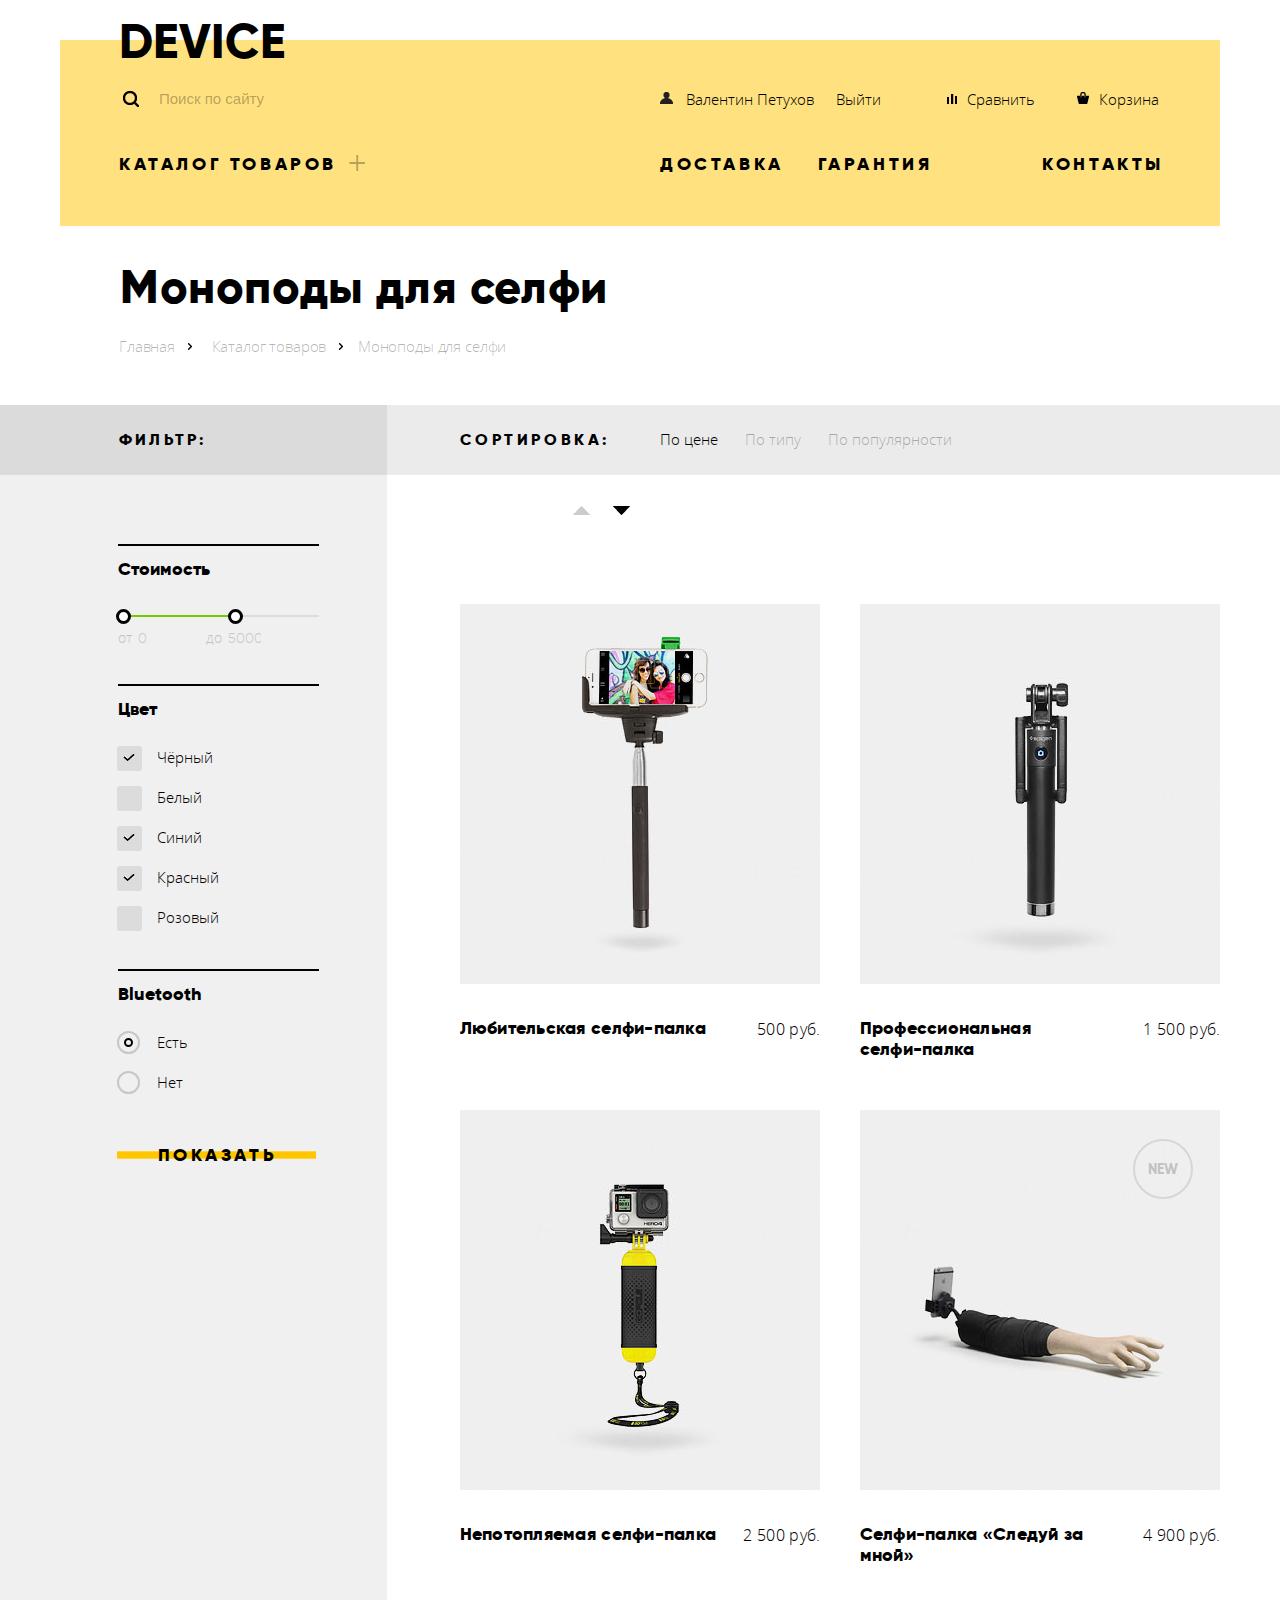
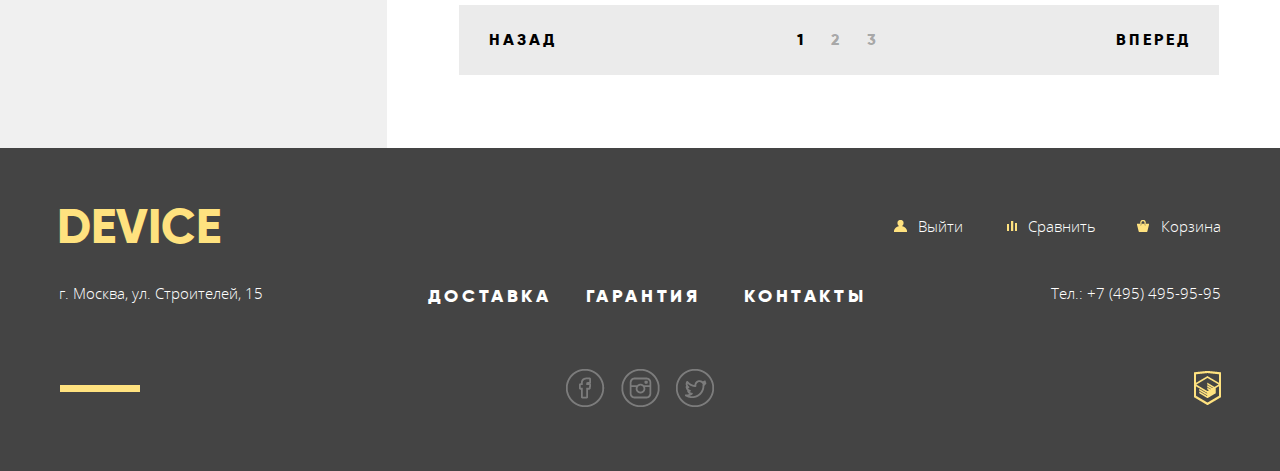
==== commit 1de0a2a4: "Basis" ====
--- a/catalog.html
+++ b/catalog.html
@@ -1,274 +1,262 @@
 <!DOCTYPE html>
-<html lang='ru'>
+<html lang="ru">
 
 <head>
-    <meta charset='utf-8'>
-    <title>HTML Academy: Девайс</title>
-    <link rel='stylesheet' href='css/normalize.css'>
-    <link rel='stylesheet' href='css/style.css'>
+  <meta charset="utf-8">
+  <meta name="format-detection" content="telephone=no">
+  <meta name="format-detection" content="address=no">
+  <meta name="SKYPE_TOOLBAR" content ="SKYPE_TOOLBAR_PARSER_COMPATIBLE">
+  <title>HTML Academy: Девайс</title>
+  <link rel="stylesheet" href="css/normalize.css">
+  <link rel="stylesheet" href="css/style.css">
 </head>
 
-<body class='inner'>
-    <header class='main-header'>
-        <div class='container'>
-            <div class='logo'>
-                <a href='index.html'>DEVICE</a>
-            </div>
-
-            <div class='main-navigation clearfix'>
-                <form action='https://echo.htmlacademy.ru' method=”post”>
-                    <input class="search-heald" type='search' name='search' placeholder='Поиск по сайту'>
-                    <button class="search-btn" type="submit">Найти</button>
-                </form>
-                <a class='login' href='#'>Валентин Петухов</a>
-                <a class='logout' href='#'>Выйти</a>
-                <a class='basket' href='#'>Корзина</a>
-                <a class='compare' href='#'>Сравнить</a>
-            </div>
-
-            <nav class='main-menu'>
-                <ul class='level'>
-                    <li class="first-name">
-                        <a href='#'>каталог товаров</a>
-
-                        <div class='menu-catalog'>
-                            <ul>
-                                <li><a href='#'>Виртуальная реальность</a>
-                                </li>
-                                <li><a href='#'>Моноподы для селфи</a>
-                                </li>
-                                <li><a href='#'>Экшн-камеры</a>
-                                </li>
-                            </ul>
-                            <ul>
-                                <li><a href='#'>Фитнесс-браслеты</a>
-                                </li>
-                                <li><a href='#'>Умные часы</a>
-                                </li>
-                            </ul>
-                            <ul>
-                                <li><a href='#'>Квадрокоптеры</a>
-                                </li>
-                            </ul>
-                        </div>
-
-                    </li>
-                    <li>
-                        <a href='#'>доставка</a>
-                    </li>
-                    <li>
-                        <a href='#'>гарантия</a>
-                    </li>
-                    <li>
-                        <a href='#'>контакты</a>
-                    </li>
-                </ul>
-            </nav>
-            <div class='arrows'>
-                <h1>Моноподы для селфи</h1>
-                <div class='breadcrumbs'>
-                    <ul>
-                        <li>
-                            <a href='index.html'>Главная</a>
-                        </li>
-                        <li>
-                            <a class="second-layer" href='#'>Каталог товаров</a>
-                        </li>
-                        <li>
-                            Моноподы для селфи
-                        </li>
-                    </ul>
+<body class="inner">
+  <header class="main-header">
+    <div class="container">
+      <div class="logo">
+        <a href="index.html">DEVICE</a>
+      </div>
+
+      <div class="main-navigation clearfix">
+        <form action="https://echo.htmlacademy.ru" method="post">
+          <input class="search-heald" type="search" name="search" placeholder="Поиск по сайту">
+          <button class="search-btn" type="submit">Найти</button>
+        </form>
+        <a class="login" href="#">Валентин Петухов</a>
+        <a class="logout" href="#">Выйти</a>
+        <a class="basket" href="#">Корзина</a>
+        <a class="compare" href="#">Сравнить</a>
+      </div>
+
+      <nav class="main-menu">
+        <ul class="level">
+          <li class="first-name">
+            <a href="#">каталог товаров</a>
+
+            <div class="menu-catalog">
+              <ul>
+                <li><a href="#">Виртуальная реальность</a>
+                </li>
+                <li><a href="#">Моноподы для селфи</a>
+                </li>
+                <li><a href="#">Экшн-камеры</a>
+                </li>
+              </ul>
+              <ul>
+                <li><a href="#">Фитнесс-браслеты</a>
+                </li>
+                <li><a href="#">Умные часы</a>
+                </li>
+              </ul>
+              <ul>
+                <li><a href="#">Квадрокоптеры</a>
+                </li>
+              </ul>
+            </div>
+
+          </li>
+          <li>
+            <a href="#">доставка</a>
+          </li>
+          <li>
+            <a href="#">гарантия</a>
+          </li>
+          <li>
+            <a href="#">контакты</a>
+          </li>
+        </ul>
+      </nav>
+      <div class="arrows">
+        <h1>Моноподы для селфи</h1>
+        <div class="breadcrumbs">
+          <ul>
+            <li>
+              <a href="index.html">Главная</a>
+            </li>
+            <li>
+              <a class="second-layer" href="#">Каталог товаров</a>
+            </li>
+            <li>
+              Моноподы для селфи
+            </li>
+          </ul>
+        </div>
+      </div>
+    </div>
+  </header>
+
+  <main class="catalog">
+    <div class="inner-container">
+      <aside class="filters">
+        <h2>Фильтр:</h2>
+        <div class="form">
+          <form action="https://echo.htmlacademy.ru" method="post">
+            <h3>Стоимость</h3>
+            <div class="range-filter">
+              <div class="range-controls">
+                <div class="scale">
+                  <div class="bar" style="margin-left: 1%; width: 55%"></div>
                 </div>
-            </div>
-        </div>
-    </header>
-
-    <main class='catalog'>
-        <div class='inner-container'>
-            <aside class='filters'>
-                <h2>Фильтр:</h2>
-                <div class='form'>
-                    <form action='https://echo.htmlacademy.ru' method=”post”>
-                        <h3>Стоимость</h3>
-                        <div class='range-filter'>
-                            <div class='range-controls'>
-                                <div class='scale'>
-                                    <div class='bar' style='margin-left: 1%; width: 55%'></div>
-                                </div>
-                                <div class='toggle toggle-min'></div>
-                                <div class='toggle toggle-max'></div>
-                            </div>
-                            <div class='price-controls'>
-                                <label class='min-price'>от
-                                    <input name='min-price' type='text' value='0'>
-                                </label>
-                                <label class='max-price'>до
-                                    <input name='max-price' type='text' value='5000'>
-                                </label>
-                            </div>
-                        </div>
-
-                        <h3>Цвет</h3>
-                        <div class='color'>
-                            <input id="black" type='checkbox' name='black' value='black' checked>
-                            <label for="black">чёрный</label>
-                            <input id="white" type='checkbox' name='white' value='white'>
-                            <label for="white">белый</label>
-                            <input id="blue" type='checkbox' name='blue' value='blue' checked>
-                            <label for="blue">синий</label>
-                            <input id="red" type='checkbox' name='red' value='red' checked>
-                            <label for="red">красный</label>
-                            <input id="pink" type='checkbox' name='purple' value='purple'>
-                            <label for="pink">розовый</label>
-                        </div>
-
-                        <h3>Bluetooth</h3>
-                        <div class='bluetooth'>
-                            <input id="yes" type='radio' name='bluetooth' value='yes' checked>
-                            <label for="yes">Есть</label>
-                            <input id="no" type='radio' name='bluetooth' value='no'>
-                            <label for="no">Нет</label>
-                        </div>
-
-                        <button class='btn' type='submit' formaction="#">Показать</button>
-                    </form>
-                </div>
-            </aside>
-        </div>
-
-        <div class='inner-container'>
-            <div class='catalog-item'>
-                <div class='sorting'>
-                    <h2>Сортировка:</h2>
-                    <form action='https://echo.htmlacademy.ru' method=”post”>
-                        <label>
-                            <input type='radio' name='sorting' value='price' checked>
-                            <span>По цене</span>
-                        </label>
-                        <label>
-                            <input type='radio' name='sorting' value='type'>
-                            <span>По типу</span>
-                        </label>
-                        <label>
-                            <input type='radio' name='sorting' value='popular'><span>По популярности</span>
-                        </label>
-                    </form>
-                    <div class='keys-updown'>
-                        <a href='#'>Up</a>
-                        <a href='#'>Down</a>
-                    </div>
-                </div>
-
-                <div class='items'>
-                    <div class='item'>
-                        <a href='#'>
-                            <img src='img/item_1.jpg' width='360' height='380' alt='Любительская селфи-палка'>
-                            <div class='item-hover'>
-                                <a class='to-basket' href='#'>В КОРЗИНУ</a>
-                                <a class='to-compare' href='#'>Добавить к сравнению</a>
-                            </div>
-                        </a>
-                        <a href='#'>
-                            <b>Любительская селфи-палка</b>
-                            <span>500 РУБ.</span>
-                        </a>
-                    </div>
-
-                    <div class='item'>
-                        <a href='#'>
-                            <img src='img/item_2.jpg' width='360' height='380' alt='Профессиональная селфи-палка '>
-                            <div class='item-hover'>
-                                <a class='to-basket' href='#'>В КОРЗИНУ</a>
-                                <a class='to-compare' href='#'>Добавить к сравнению</a>
-                            </div>
-                        </a>
-                        <a href='#'>
-                            <b>Профессиональная<br> селфи-палка </b>
-                            <span>1 500 РУБ.</span>
-                        </a>
-                    </div>
-
-                    <div class='item'>
-                        <a href='#'>
-                            <img src='img/item_3.jpg' width='360' height='380' alt='Непотопляемая селфи-палка'>
-                            <div class='item-hover'>
-                                <a class='to-basket' href='#'>В КОРЗИНУ</a>
-                                <a class='to-compare' href='#'>Добавить к сравнению</a>
-                            </div>
-                        </a>
-                        <a href='#'>
-                            <b>Непотопляемая селфи-палка</b>
-                            <span>2 500 РУБ.</span>
-                        </a>
-                    </div>
-
-                    <div class='item'>
-                        <a href='#'>
-                            <img src='img/item_4.jpg' width='' height='' alt='Селфи-палка «Следуй за мной»'>
-                            <div class='item-hover'>
-                                <a class='to-basket' href='#'>В КОРЗИНУ</a>
-                                <a class='to-compare' href='#'>Добавить к сравнению</a>
-                            </div>
-                        </a>
-                        <a href='#'>
-                            <b>Селфи-палка «Следуй за мной»</b>
-                            <span>4 900 РУБ.</span>
-                        </a>
-                    </div>
-                </div>
-
-                <div class='catalog-control'>
-                    <a href='#'>Назад</a>
-                    <ul class="pages">
-                        <li><a href='#'>1</a>
-                        </li>
-                        <li><a class="no" href='#'>2</a>
-                        </li>
-                        <li><a class="no" href='#'>3</a>
-                        </li>
-                    </ul>
-                    <a href='#'>Вперед</a>
-                </div>
-            </div>
-        </div>
-
-    </main>
-
-    <footer class='main-footer'>
-        <div class='container'>
-
-            <div class='footer-logo'>
-                <a href="index.html">DEVICE</a>
-                <p class='address'>г. Москва, ул. Строителей, 15</p>
-            </div>
-
-            <div class='footer-login'>
-                <a href='#'>Выйти</a>
-                <a href='#'>Сравнить</a>
-                <a href='#'>Корзина</a>
-                <p class='phone'>Тел.: +7 (495) 495-95-95</p>
-                <a class="icon-academy" href="#" alt=''>icon-academy</a>
-            </div>
-
-            <div class='footer-menu'>
-                <ul class='menu-centre'>
-                    <li><a href='#'>Доставка</a>
-                    </li>
-                    <li><a href='#'>Гарантия</a>
-                    </li>
-                    <li><a href='#'>Контакты</a>
-                    </li>
-                </ul>
-
-                <div class='footer-social'>
-                    <a class='social-btn social-btn-fb' href='#'>facebook</a>
-                    <a class='social-btn social-btn-inst' href='#'>instagram</a>
-                    <a class='social-btn social-btn-twit' href='#'>twiter</a>
-                </div>
-            </div>
-
-        </div>
-    </footer>
+                <div class="toggle toggle-min"></div>
+                <div class="toggle toggle-max"></div>
+              </div>
+              <div class="price-controls">
+                <label class="min-price">от
+                  <input name="min-price" type="text" value="0">
+                </label>
+                <label class="max-price">до
+                  <input name="max-price" type="text" value="5000">
+                </label>
+              </div>
+            </div>
+
+            <h3>Цвет</h3>
+            <div class="color">
+              <input id="black" type="checkbox" name="black" value="black" checked>
+              <label for="black">чёрный</label>
+              <input id="white" type="checkbox" name="white" value="white">
+              <label for="white">белый</label>
+              <input id="blue" type="checkbox" name="blue" value="blue" checked>
+              <label for="blue">синий</label>
+              <input id="red" type="checkbox" name="red" value="red" checked>
+              <label for="red">красный</label>
+              <input id="pink" type="checkbox" name="purple" value="purple">
+              <label for="pink">розовый</label>
+            </div>
+
+            <h3>Bluetooth</h3>
+            <div class="bluetooth">
+              <input id="yes" type="radio" name="bluetooth" value="yes" checked>
+              <label for="yes">Есть</label>
+              <input id="no" type="radio" name="bluetooth" value="no">
+              <label for="no">Нет</label>
+            </div>
+
+            <button class="btn" type="submit" formaction="#">Показать</button>
+          </form>
+        </div>
+      </aside>
+    </div>
+
+    <div class="inner-container">
+      <div class="catalog-item">
+        <div class="sorting">
+          <h2>Сортировка:</h2>
+          <form action="https://echo.htmlacademy.ru" method="post">
+            <label>
+              <input type="radio" name="sorting" value="price" checked>
+              <span>По цене</span>
+            </label>
+            <label>
+              <input type="radio" name="sorting" value="type">
+              <span>По типу</span>
+            </label>
+            <label>
+              <input type="radio" name="sorting" value="popular"><span>По популярности</span>
+            </label>
+          </form>
+          <div class="keys-updown">
+            <a href="#">Up</a>
+            <a href="#">Down</a>
+          </div>
+        </div>
+
+        <div class="items">
+          <div class="item">
+            <img src="img/item_1.jpg" width="360" height="380" alt="Любительская селфи-палка">
+            <div class="item-hover">
+              <a class="to-basket" href="#">В КОРЗИНУ</a>
+              <a class="to-compare" href="#">Добавить к сравнению</a>
+            </div>
+            <a href="#">Любительская селфи-палка</a>
+            <span>500 РУБ.</span>
+          </div>
+
+          <div class="item">
+            <img src="img/item_2.jpg" width="360" height="380" alt="Профессиональная селфи-палка ">
+            <div class="item-hover">
+              <a class="to-basket" href="#">В КОРЗИНУ</a>
+              <a class="to-compare" href="#">Добавить к сравнению</a>
+            </div>
+            <a href="#">Профессиональная<br> селфи-палка</a>
+            <span>1 500 РУБ.</span>
+          </div>
+
+          <div class="item">
+            <img src="img/item_3.jpg" width="360" height="380" alt="Непотопляемая селфи-палка">
+            <div class="item-hover">
+              <a class="to-basket" href="#">В КОРЗИНУ</a>
+              <a class="to-compare" href="#">Добавить к сравнению</a>
+            </div>
+            <a href="#">Непотопляемая селфи-палка</a>
+            <span>2 500 РУБ.</span>
+          </div>
+
+          <div class="item new">
+            <img src="img/item_4.jpg" width="360" height="380" alt="Селфи-палка «Следуй за мной»">
+            <div class="item-hover">
+              <a class="to-basket" href="#">В КОРЗИНУ</a>
+              <a class="to-compare" href="#">Добавить к сравнению</a>
+            </div>
+            <a href="#">Селфи-палка «Следуй за мной»</a>
+            <span>4 900 РУБ.</span>
+          </div>
+        </div>
+
+        <div class="catalog-control">
+          <a href="#">Назад</a>
+          <ul class="pages">
+            <li><a href="#">1</a>
+            </li>
+            <li><a class="no" href="#">2</a>
+            </li>
+            <li><a class="no" href="#">3</a>
+            </li>
+          </ul>
+          <a href="#">Вперед</a>
+        </div>
+      </div>
+    </div>
+
+  </main>
+
+  <footer class="main-footer">
+    <div class="container">
+
+      <div class="footer-logo">
+        <a href="index.html">DEVICE</a>
+        <p class="address">г. Москва, ул. Строителей, 15</p>
+      </div>
+
+      <div class="footer-login">
+        <a href="#">Выйти</a>
+        <a href="#">Сравнить</a>
+        <a href="#">Корзина</a>
+        <p class="phone">Тел.: +7 (495) 495-95-95</p>
+        <a class="icon-academy" href="#">icon-academy</a>
+      </div>
+
+      <div class="footer-menu">
+        <ul class="menu-centre">
+          <li><a href="#">Доставка</a>
+          </li>
+          <li><a href="#">Гарантия</a>
+          </li>
+          <li><a href="#">Контакты</a>
+          </li>
+        </ul>
+
+        <div class="footer-social">
+          <a class="social-btn social-btn-fb" href="#">facebook</a>
+          <a class="social-btn social-btn-inst" href="#">instagram</a>
+          <a class="social-btn social-btn-twit" href="#">twiter</a>
+        </div>
+      </div>
+
+    </div>
+  </footer>
 </body>
 
-</html>+</html>
+
--- a/css/style.css
+++ b/css/style.css
@@ -96,35 +96,36 @@
     color: rgba( 0, 0, 0, 0.3);
 }
 .search-heald::-webkit-input-placeholder {
-    color: rgba( 0, 0, 0, 0.3)
+    color: rgba( 0, 0, 0, 0.3);
 }
 .search-heald::-moz-placeholder {
-    color: rgba( 0, 0, 0, 0.3)
+    color: rgba( 0, 0, 0, 0.3);
 }
 .search-heald:-ms-input-placeholder {
-    color: rgba( 0, 0, 0, 0.3)
+    color: rgba( 0, 0, 0, 0.3);
 }
 .search-heald:hover::-webkit-input-placeholder {
-    color: rgba( 0, 0, 0, 0.6)
+    color: rgba( 0, 0, 0, 0.6);
 }
 .search-heald:hover::-moz-placeholder {
-    color: rgba( 0, 0, 0, 0.6)
+    color: rgba( 0, 0, 0, 0.6);
 }
 .search-heald:hover:-ms-input-placeholder {
-    color: rgba( 0, 0, 0, 0.6)
+    color: rgba( 0, 0, 0, 0.6);
 }
 .search-heald:focus::-webkit-input-placeholder {
-    color: rgba( 0, 0, 0, 1)
+    color: rgba( 0, 0, 0, 1);
 }
 .search-heald:focus::-moz-placeholder {
-    color: rgba( 0, 0, 0, 1)
+    color: rgba( 0, 0, 0, 1);
 }
 .search-heald:focus:-ms-input-placeholder {
-    color: rgba( 0, 0, 0, 1)
+    color: rgba( 0, 0, 0, 1);
 }
 .main-navigation input:focus {
     color: rgba( 0, 0, 0, 1);
     border-bottom: 2px solid black;
+    outline: none;
 }
 .main-navigation .search-btn {
     visibility: hidden;
@@ -349,6 +350,7 @@
     display: inline-block;
     vertical-align: top;
     margin-top: -35px;
+    opacity: 0.999;
 }
 .number {
     position: absolute;
@@ -405,6 +407,9 @@
 .btn:active {
     color: rgba(0, 0, 0, 0.3);
 }
+.btn:hover::before {
+    display: none;
+}
 .slide-description .btn {
     margin-left: 1px;
 }
@@ -432,9 +437,10 @@
 .slider-buttons {
     display: inline-block;
     vertical-align: baseline;
-    position: relative;
-    left: 390px;
-    bottom: 161px;
+    position: absolute;
+    right: 0px;
+    margin-right: 72px;
+    margin-top: -160px;
 }
 .slider-buttons input {
     display: none;
@@ -463,7 +469,7 @@
 /*  example of FLEX  */
 
 .catalog-names {
-    margin-top: 83px;
+    margin-top: 97px;
     display: flex;
     flex-wrap: wrap-reverse;
     justify-content: space-between;
@@ -635,20 +641,55 @@
     display: flex;
     justify-content: space-between;
     padding-top: 95px;
-    padding-bottom: 65px;
+    padding-bottom: 74px;
 }
 .logotypes a {
     display: inline-block;
     vertical-align: baseline;
-}
-.logotypes img {
-    filter: grayscale(1);
+    width: 260px;
+    height: 100px;
+    font-size: 0;
+    background-repeat: no-repeat;
+    background-image: url(../img/logo_sprite.png);
     opacity: 0.2;
 }
-.logotypes img:hover {
-    filter: grayscale(0);
+
+.logo-1 {
+    background-position: -5px -5px;
+}
+
+.logo-1:hover {
+    background-position: -275px -5px;
     opacity: 1;
 }
+
+.logo-2 {
+    background-position: -545px -5px;
+}
+
+.logo-2:hover {
+    background-position: -815px -5px;
+    opacity: 1;
+}
+
+.logo-3 {
+    background-position: -1085px -5px;
+}
+
+.logo-3:hover {
+    background-position: -1355px -5px;
+    opacity: 1;
+}
+
+.logo-4 {
+    background-position: -1625px -5px;
+}
+
+.logo-4:hover {
+    background-position: -1895px -5px;
+    opacity: 1;
+}
+
 .info {
     display: inline-block;
     vertical-align: baseline;
@@ -841,15 +882,14 @@
     text-align: left;
 }
 aside.filters {
-    margin-left: auto;
-    width: 348px;
+    width: 326px;
     display: inline-block;
     vertical-align: top;
-    text-align: left;
+    text-align: ;
 }
 .filters h2 {
+    display: inline-block;
     text-align: right;
-    padding-left: 20px;
     padding-right: 180px;
     padding-top: 7px;
     padding-bottom: 7px;
@@ -860,8 +900,10 @@
     letter-spacing: 0.2em;
 }
 .form {
-    margin-left: 79px;
-    margin-right: 68px;
+    display: inline-block;
+    width: 201px;
+    text-align: left;
+    padding-right: 68px;
     padding-top: 42px;
 }
 .form h3 {
@@ -1021,7 +1063,7 @@
     padding-right: 40px;
 }
 .catalog-item {
-    width: 852px;
+    width: 833px;
     display: flex;
     align-self: flex-start;
     flex-wrap: wrap;
@@ -1077,36 +1119,63 @@
     display: inline-block;
     vertical-align: top;
     margin-top: 30px;
-    margin-left: 161px;
+    margin-left: 164px;
     font-size: 0;
 }
 .keys-updown a {
     display: inline-block;
     vertical-align: baseline;
-    width: 22px;
+    width: 18px;
     margin-left: 22px;
     background-image: url(../img/arrow_up.png);
     background-repeat: no-repeat;
-}
+    font-size: 0;
+}
+.keys-updown a:hover {
+  
+}
+
 .keys-updown a:last-child {
     background-image: url(../img/arrow_down.png);
 }
 .items {
     padding-top: 58px;
-    padding-left: 35px;
+    padding-left: 37px;
     vertical-align: top;
 }
 .item {
     position: relative;
     display: inline-block;
     vertical-align: top;
-    margin-left: 37px;
+    margin-left: 36px;
     margin-bottom: 40px;
     margin-top: 10px;
+    font-size: 0;
 }
 .item:hover .item-hover {
     display: block;
 }
+
+.new:before{
+  content: 'NEW';
+  display: block;
+  position: absolute;
+  right: 27px;
+  top: 29px;
+  width: 56px;
+  height: 42px;
+  border: 2px solid rgba(0,0,0,0.1);
+  border-radius: 50%;
+  
+  padding-top: 14px;
+  text-align: center;
+  color: rgba(0,0,0,0.2);
+  font-family: 'Gilroy', Arial, sans-serif;
+  font-weight: 900;
+  font-size: 14px;
+  text-transform: uppercase;
+}
+
 .item .item-hover {
     display: none;
     position: absolute;
@@ -1116,7 +1185,6 @@
     left: 0;
     line-height: 380px;
     text-align: center;
-    cursor: pointer;
     background-color: rgba(239, 239, 239, 0.7);
 }
 .item-hover .to-basket {
@@ -1162,7 +1230,7 @@
     display: block;
     padding-bottom: 34px;
 }
-.item b {
+.item > a {
     display: inline-block;
     vertical-align: top;
     width: 270px;
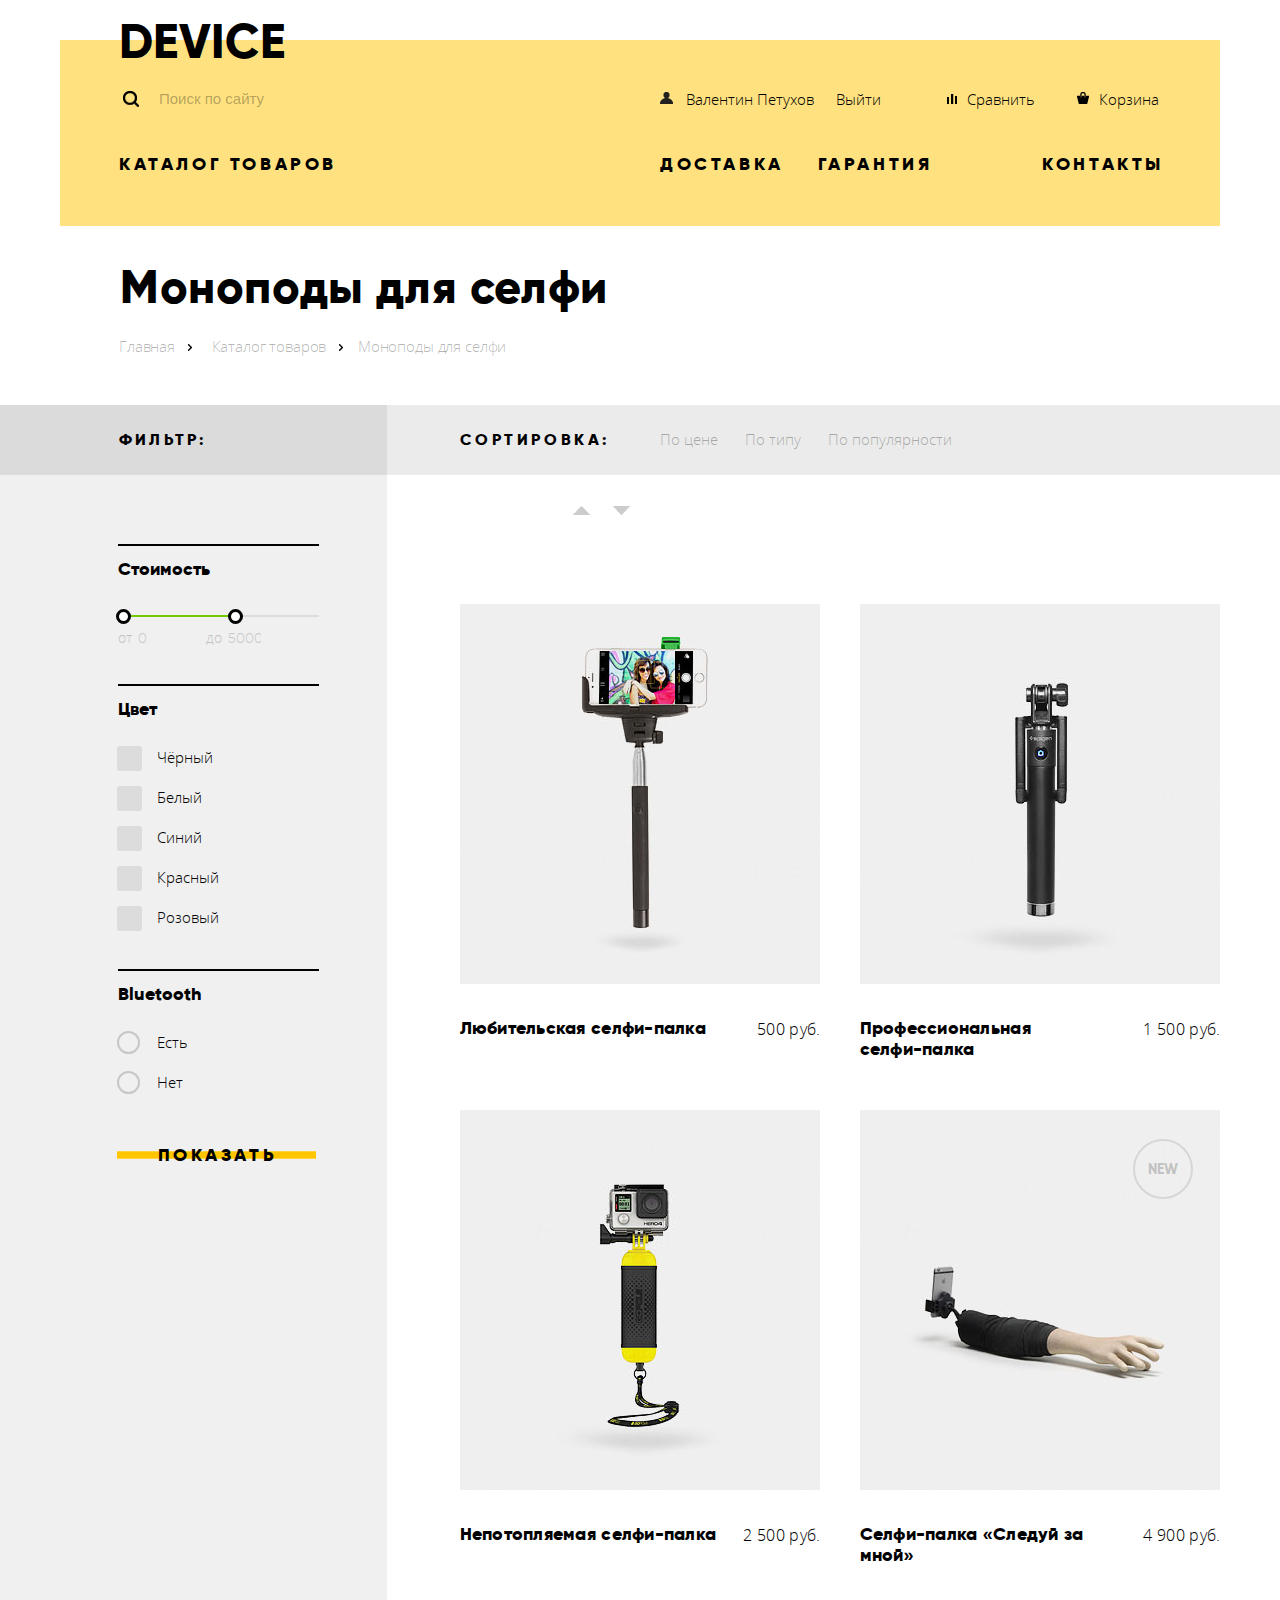
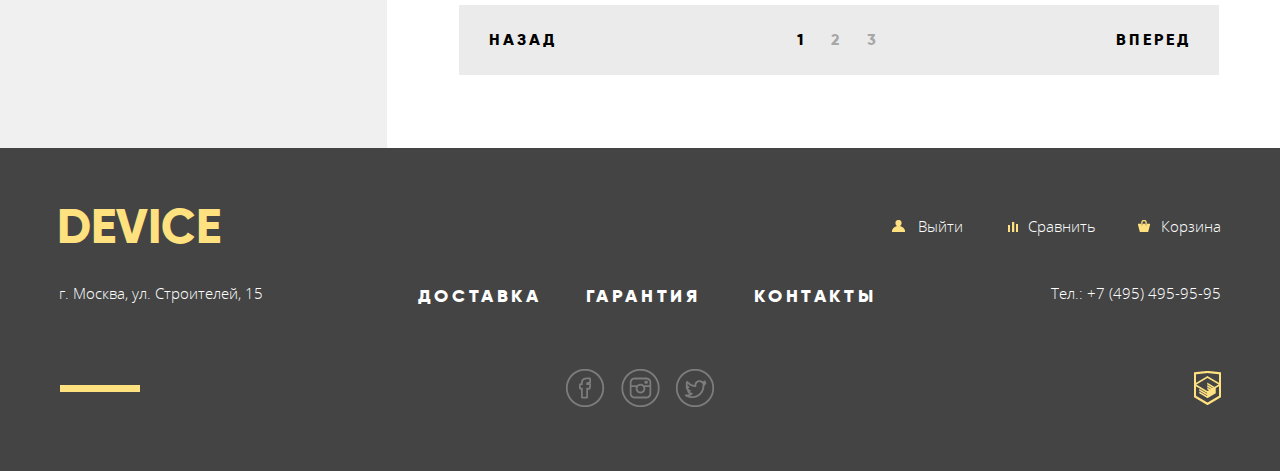
==== commit e4b0393d: "Add min in catalog" ====
--- a/catalog.html
+++ b/catalog.html
@@ -8,7 +8,7 @@
   <meta name="SKYPE_TOOLBAR" content ="SKYPE_TOOLBAR_PARSER_COMPATIBLE">
   <title>HTML Academy: Девайс</title>
   <link rel="stylesheet" href="css/normalize.css">
-  <link rel="stylesheet" href="css/style.css">
+  <link rel="stylesheet" href="css/style_min.css">
 </head>
 
 <body class="inner">
--- a/css/style_min.css
+++ b/css/style_min.css
@@ -0,0 +1 @@
+@font-face{font-family:'Open Sans';font-style:normal;font-weight:300;src:url(../fonts/opensanslight.woff2) format('woff2'),url(../fonts/opensanslight.woff) format('woff'),url(../fonts/opensanslight.ttf) format('truetype')}@font-face{font-family:'Open Sans';font-style:normal;font-weight:600;src:url(../fonts/opensans.woff2) format('woff2'),url(../fonts/opensans.woff) format('woff'),url(../fonts/opensans.ttf) format('truetype')}@font-face{font-family:'Gilroy';font-style:normal;font-weight:700;src:url(../fonts/gilroyextrabold.woff2) format('woff2'),url(../fonts/gilroyextrabold.woff) format('woff'),url(../fonts/Gilroyextrabold.ttf) format('truetype')}@font-face{font-family:'Gilroy';font-style:normal;font-weight:300;src:url(../fonts/gilroylight.woff2) format('woff2'),url(../fonts/gilroylight.woff) format('woff'),url(../fonts/Gilroylight.ttf) format('truetype')}@keyframes cartoon{0%{transform:translateY(-1000px)}10%{transform:translateY(20px)}100%{transform:translateY(0)}}@keyframes shake{0%,100%{transform:translateX(0)}10%,30%,50%,70%,90%{transform:translateX(-10px)}20%,40%,60%,80%{transform:translateX(10px)}}body{display:flex;justify-content:center;flex-wrap:wrap;min-width:1200px;background-color:#fff;font-family:'Open Sans',Arial,sans-serif;font-size:15px;line-height:30px;font-weight:lighter}a{text-decoration:none;color:#000}img{max-width:100%}.container{width:1160px;margin:0 20px;position:relative}.clearfix::after{content:'';display:table;clear:both}.main-header .container{margin-top:40px;background-color:#ffe27f}.main-header a:hover{opacity:.6}.main-header a:active{opacity:.3}.logo{position:relative;top:-15px;margin-left:56px;letter-spacing:.01em;font-family:'Gilroy',Arial,sans-serif;font-weight:900;font-size:48px;color:black}.inner .logo{top:-13px;margin-left:59px}.main-navigation{position:relative;margin-left:5%;margin-right:5%;margin-top:14px}.search-heald{float:left;width:355px;font-size:15px;padding-left:41px;margin-top:5px;border:none;background-color:#ffe27f;background-image:url(../img/spritesheet.png);background-repeat:no-repeat;background-position:0 -760px;color:rgba(0,0,0,.3)}.search-heald::-webkit-input-placeholder{color:rgba(0,0,0,.3)}.search-heald::-moz-placeholder{color:rgba(0,0,0,.3)}.search-heald:-ms-input-placeholder{color:rgba(0,0,0,.3)}.search-heald:hover::-webkit-input-placeholder{color:rgba(0,0,0,.6)}.search-heald:hover::-moz-placeholder{color:rgba(0,0,0,.6)}.search-heald:hover:-ms-input-placeholder{color:rgba(0,0,0,.6)}.search-heald:focus::-webkit-input-placeholder{color:rgba(0,0,0,1)}.search-heald:focus::-moz-placeholder{color:rgba(0,0,0,1)}.search-heald:focus:-ms-input-placeholder{color:rgba(0,0,0,1)}.main-navigation input:focus{color:rgba(0,0,0,1);border-bottom:2px solid black;outline:none}.main-navigation .search-btn{visibility:hidden;display:inline-block;vertical-align:baseline;position:absolute;left:355px;bottom:4px;width:80px;height:45px;background-color:transparent;background-image:none;border:2px solid black;padding-left:0}.main-navigation .search-btn:hover{background-color:black;color:white}.main-navigation .search-btn:active{color:rgba(255,255,255,.5);visibility:visible}.search-heald:focus~.search-btn{visibility:visible}.main-navigation a{display:inline-block;vertical-align:baseline;margin-right:3px;padding-left:31px;background-repeat:no-repeat;background-position:5px 8px}.main-navigation .login{float:left;margin-left:182px;padding-right:15px;max-width:184px;overflow:hidden;text-overflow:clip;background-image:url(../img/spritesheet.png);background-position:0 -865px}.inner .logout{padding-left:4px}.main-navigation .compare{float:right;padding-right:30px;background-image:url(../img/spritesheet.png);background-position:6px -491px}.main-navigation .basket{float:right;background-image:url(../img/spritesheet.png);background-position:4px -407px}.main-menu{margin-left:59px;margin-right:56px;margin-top:35px;padding-bottom:29px;font-family:'Gilroy',Arial,sans-serif;font-weight:900;font-size:18px;color:black;text-transform:uppercase;letter-spacing:.2em}.level{text-align:right;padding-left:0}.level>li{display:inline-block;vertical-align:baseline;width:130px}.level>li:first-child{float:left;width:255px;text-align:left}.first-name:hover .menu-catalog{display:inline-block;vertical-align:baseline}.menu-catalog:hover{display:inline-block;vertical-align:baseline}.first-name:after{content:' ';position:absolute;padding-left:10px;font-size:38px;font-weight:300;cursor:pointer;color:rgba(0,0,0,.3)}.first-name:hover:after{color:rgba(0,0,0,.2)}.first-name:active:after{color:rgba(0,0,0,.1)}.level>li:nth-child(3){margin-left:10px}.level>li:last-child{margin-left:93px}.menu-catalog{position:absolute;display:none;width:1140px;top:130px;left:0;background-color:#ffe27f;padding-top:40px;padding-left:20px;padding-bottom:40px;z-index:10;font-family:'Open Sans',Arial,sans-serif;font-size:15px;font-weight:300;text-transform:none;letter-spacing:.01em}.menu-catalog ul{display:inline-block;list-style:none;vertical-align:top}.marker{width:100%;height:74px}.marker hr{width:100px;height:7px;margin-left:600px;margin-top:39px;border:none;background-color:#fff}.inner h1{font-family:'Gilroy',Arial,sans-serif;font-size:47px;line-height:56px;font-weight:900;margin:0}.arrows{padding-left:60px;padding-top:33px;background-color:#fff;letter-spacing:.04em}.breadcrumbs ul{padding:0;padding-top:1px;margin-left:-1px}.breadcrumbs li{display:inline-block;vertical-align:baseline;letter-spacing:-.01em;color:rgba(0,0,0,.3)}.breadcrumbs a{color:rgba(0,0,0,.3);padding-right:17px;position:relative}.breadcrumbs a:after{content:'';position:absolute;top:8px;right:0;width:4px;height:7px;background-image:url(../img/spritesheet.png);background-repeat:no-repeat;background-position:-5px -745px}.second-layer{margin-left:15px;margin-right:10px}.main{width:100%;display:flex;flex-wrap:wrap;justify-content:center}.main h2{font-family:'Gilroy',Arial,sans-serif;font-size:47px;line-height:56px;font-weight:900;margin:0;margin-left:-3px;margin-top:3px;letter-spacing:.012em}.slide-1 img{padding-left:90px;margin-top:-111px;position:relative}.slide-img{display:inline-block;vertical-align:top;float:left;width:600px}.slide-2,.slide-3{display:none}.slide-description{display:inline-block;vertical-align:top;margin-top:-35px;opacity:.999}.number{position:absolute;right:55px;top:-110px;width:175px;font-family:'Gilroy',Arial,sans-serif;font-size:180px;font-weight:900;line-height:150px;color:#fff}.slide-description p{padding-top:4px;width:485px;margin-bottom:1px;letter-spacing:.01em}.btn{display:inline-block;vertical-align:baseline;padding:0 42px;margin:42px 0;position:relative;border:none;background-color:transparent;line-height:40px;font-family:'Gilroy',Arial,sans-serif;font-weight:900;font-size:18px;color:black;text-transform:uppercase;letter-spacing:.2em;z-index:1}.btn:before{content:'';position:absolute;display:inline-block;height:6px;top:16px;right:1px;left:0;z-index:-1;background-color:#ffc600;border-top:1px solid #ffd43e;border-bottom:1px solid #ffd43e}.btn:hover{background-color:#ffc600}.btn:active{color:rgba(0,0,0,.3)}.btn:hover::before{display:none}.slide-description .btn{margin-left:1px}.slide-description table{margin-left:-2px;table-layout:fixed;width:460px;text-align:left}.slide-description td{font-family:'Gilroy',Arial,sans-serif;font-size:36px;line-height:58px}.slide-description td:nth-child(2){width:138px}.slide-description th{font-family:'Open Sans',Arial,sans-serif;font-size:13px;line-height:16px}.slider-buttons{display:inline-block;vertical-align:baseline;position:absolute;right:0;margin-right:72px;margin-top:-160px}.slider-buttons input{display:none}.slider-buttons label{margin:0 9px;display:inline-block;vertical-align:baseline;width:4px;height:4px;border-radius:50%;border:4px solid rgba(0,0,0,.3);background-color:white}#btn-01:checked~label[for='btn-01'],#btn-02:checked~label[for='btn-02'],#btn-03:checked~label[for='btn-03']{border-color:rgba(0,0,0,1)}.slider-buttons label:hover{border-color:rgba(0,0,0,.4)}.slider-buttons label:active{border-color:rgba(0,0,0,1)}.catalog-names{margin-top:97px;display:flex;flex-wrap:wrap-reverse;justify-content:space-between}.catalog-names a{display:inline-block;vertical-align:baseline;width:160px}.catalog-names a:nth-child(1) img{margin-top:-1px}.catalog-names a:nth-child(2) img{margin-left:2px}.catalog-names a:nth-child(3) img{margin-top:2px;margin-left:9px}.catalog-names a:nth-child(4) img{margin-top:4px;margin-left:3px}.catalog-names a:nth-child(5) img{margin-top:2px;margin-left:6px}.catalog-names a:nth-child(6) img{margin-top:6px;margin-left:-1px}.cont-img{display:flex;justify-content:center;align-items:center;width:160px;height:160px;background-color:#ffe27f;margin-bottom:35px}.cont-img:hover{background-color:#ffc600}.cont-img:active img{opacity:.3}.down-flex div{align-items:flex-end}.catalog-names span{display:inline-block;font-family:'Gilroy',Arial,sans-serif;font-weight:900;font-size:18px;color:black;line-height:21px;vertical-align:top;letter-spacing:.02em}.down-flex span{width:120px}.services-slider{width:100%;margin-top:185px;background-image:linear-gradient(to bottom,#e6e6e6 90%,#fff 90%);margin-bottom:-31px}.services-slider .container{margin:0 auto;position:relative;top:-100px;padding-left:2px}.services-slider input{display:none}.services-slider .slides{display:inline-block;vertical-align:top;border-right:7px solid #000;min-width:277px;padding-top:80px;padding-bottom:47px;margin-left:-1px}.services-slider label{display:block;margin-bottom:24px;font-family:'Gilroy',Arial,sans-serif;font-weight:900;font-size:18px;color:black;text-transform:uppercase;letter-spacing:.2em}.services-slider span{display:inline-block;vertical-align:baseline;position:relative;min-width:150px;padding-left:11px;text-align:center;line-height:40px;cursor:pointer;z-index:0}.services-slider span::before{content:'';position:absolute;height:8px;left:0;right:0;top:16px;background-color:#ffc600;z-index:-1}.services-slider span:hover{background-color:#ffc600}.services-slider span:active{background-color:#000}.services-slider span:active::before{content:none}#btn-1:checked~div label[for='btn-1'],#btn-2:checked~div label[for='btn-2'],#btn-3:checked~div label[for='btn-3']{color:#ffe27f;background-color:#000}#btn-1:checked~div label[for='btn-1'] span::before,#btn-2:checked~div label[for='btn-2'] span::before,#btn-3:checked~div label[for='btn-3'] span::before{content:none}.service-item{display:inline-block;vertical-align:baseline;max-width:472px;padding-top:66px;padding-right:220px;margin-left:113px;letter-spacing:.019em}.delivery:after{content:'';position:absolute;top:85px;right:67px;width:136px;height:164px;background-position:-5px -241px;background-image:url(../img/spritesheet.png);background-repeat:no-repeat}.guarantee:after{content:'';position:absolute;top:85px;right:67px;width:171px;height:195px;background-position:-5px -939px;background-image:url(../img/spritesheet.png);background-repeat:no-repeat}.credit:after{content:'';position:absolute;top:85px;right:67px;width:156px;height:188px;background-position:-5px -43px;background-image:url(../img/spritesheet.png);background-repeat:no-repeat}.service-item h2{padding-bottom:13px;padding-left:4px;letter-spacing:.02em}.guarantee,.credit{display:none}.logotypes{display:flex;justify-content:space-between;flex-wrap:wrap;padding-top:95px;padding-bottom:74px}.logotypes a{display:inline-block;vertical-align:baseline;width:260px;height:100px;font-size:0;background-repeat:no-repeat;background-image:url(../img/logo_sprite.png);opacity:.2}.logo-1{background-position:-5px -5px}.logo-1:hover{background-position:-275px -5px;opacity:1}.logo-2{background-position:-545px -5px}.logo-2:hover{background-position:-815px -5px;opacity:1}.logo-3{background-position:-1085px -5px}.logo-3:hover{background-position:-1355px -5px;opacity:1}.logo-4{background-position:-1625px -5px}.logo-4:hover{background-position:-1895px -5px;opacity:1}.info{display:inline-block;vertical-align:baseline;width:41%;padding-right:118px;padding-top:4px;padding-left:0}.info:before,.contacts:before{content:'';display:inline-block;vertical-align:baseline;width:80px;height:7px;background-color:#000}.info h2,.contacts h2{margin-top:32px;margin-bottom:39px}.info p{margin-top:30px;letter-spacing:0em}.info ul{padding:0;margin-top:66px;font-family:'Gilroy',Arial,sans-serif;font-size:16px;font-weight:900}.info li{position:relative;line-height:40px;list-style:none;padding-left:36px}.info li:after{content:'';position:absolute;width:10px;height:10px;top:15px;left:0;background-position:-5px -481px;background-image:url(../img/spritesheet.png);background-repeat:no-repeat}.info .btn{margin-top:38px;padding-left:22px;padding-right:22px}.contacts{padding-top:4px;padding-left:3px;padding-bottom:40px;display:inline-block;width:559px;vertical-align:top}.contacts .map{display:inline-block;vertical-align:baseline;margin-top:24px;margin-right:-1px;margin-bottom:20px}.contacts .btn{margin-top:40px;padding-left:39px;padding-right:39px}.popup{display:none;position:fixed;width:960px;height:559px;z-index:20;top:15%;left:50%;margin-left:-480px;box-shadow:0 10px 20px 5px rgba(0,0,0,.5)}.map-show,.write-us-show{display:block;animation:cartoon 1.5s}.modal-error{animation:shake 0.6s}.write-us{background-color:white;width:760px;height:359px;padding:100px;text-align:left;font-size:0}.write-us label{width:360px;display:inline-block;vertical-align:baseline;font-family:'Gilroy',Arial,sans-serif;font-size:18px;font-weight:900}.write-us label:first-child{margin-right:40px}.write-us p{margin-top:40px;font-family:'Gilroy',Arial,sans-serif;font-size:18px;font-weight:900}.write-us input,.write-us textarea{padding-left:20px;font-family:'Open Sans',Arial,sans-serif;font-size:14px;font-weight:500;line-height:50px;background-color:#f3f3f3;color:black;border:none;overflow:hidden}.write-us input:hover,.write-us textarea:hover{background-color:#ebebeb}.write-us input:focus,.write-us textarea:focus{background-color:#fff;outline-color:#e5e5e5}.input-error{background-color:#e5e5e5}.write-us input{width:340px}.write-us textarea{display:block;width:740px;height:155px;color:rgba(0,0,0,.4)}.write-us .btn{z-index:1}.big-map iframe{background-color:#ebebeb;background-image:url(../img/big_map.jpg);background-size:contain}.btn-close{position:absolute;display:block;width:55px;height:55px;top:22px;right:22px;border-radius:50%;background-color:#ffc600;border:1px solid #ffc600;opacity:.5;font-size:0}.btn-close:before,.btn-close:after{content:'';position:absolute;width:34px;height:3px;left:10px;top:25px;background-color:white}.btn-close:before{transform:rotate(45deg)}.btn-close:after{transform:rotate(-45deg)}.btn-close:hover{opacity:1}.btn-close:active::before,.btn-close:active::after{opacity:.4}.catalog{width:100%;margin-top:29px;display:flex}.inner-container{flex-grow:1;margin-bottom:-5px;padding-left:20px;background-image:linear-gradient(to bottom,#dbdbdb 70px,#f0f0f0 70px);text-align:right}.inner-container:last-child{padding-left:0;padding-right:20px;background-image:linear-gradient(to bottom,#ebebeb 70px,#ffffff 70px);text-align:left}aside.filters{width:326px;display:inline-block;vertical-align:top;text-align:}.filters h2{display:inline-block;text-align:right;padding-right:180px;padding-top:7px;padding-bottom:7px;font-family:'Gilroy',Arial,sans-serif;font-weight:900;font-size:16px;text-transform:uppercase;letter-spacing:.2em}.form{display:inline-block;width:201px;text-align:left;padding-right:68px;padding-top:42px}.form h3{margin-top:26px;margin-bottom:0;padding:10px 0;border-top:2px solid #000;font-family:'Gilroy',Arial,sans-serif;font-size:18px;line-height:26px;font-weight:900}.range-filter{width:100%}.range-controls{position:relative;height:23px;padding-top:23px;padding-right:0;padding-left:10px}.range-controls .scale{height:2px;background:#dcdcdc}.range-controls .bar{width:55%;height:2px;background:#72ca00}.range-controls .toggle{position:absolute;top:17px;left:0;width:9px;height:9px;cursor:pointer;border:3px solid #000;border-radius:50%;background:#fff}.range-controls .toggle:active{background-color:#63b000;border:3px solid #fff;box-shadow:0 2px 5px 1px #000}.range-controls .toggle-min{left:-2px}.range-controls .toggle-max{left:110px}.price-controls{font-size:0;margin-top:-15px}.price-controls label{font-size:14px;display:inline-block;vertical-align:baseline;width:44%;opacity:.2}.price-controls input{font-family:'Gilroy',Arial,sans-serif;font-size:14px;width:33px;color:#283136;border:none;background:#f1f1f1}.color,.bluetooth{position:relative;padding-top:4px;padding-bottom:7px;text-transform:capitalize}.color label,.bluetooth label{display:block;padding-top:6px;padding-bottom:4px;padding-left:39px}.color label:before{content:'';position:absolute;width:23px;height:23px;left:-1px;margin-top:4px;background-color:#dcdcdc;border:1px solid transparent;border-radius:10%}.color label:hover::before{background-color:#cfcfcf}.color label:active::before{background-color:#c5c5c5}.color input,.bluetooth input{display:none}.color input:checked label:after{content:'';background-image:url(../img/spritesheet.png);background-repeat:no-repeat;background-position:-5px -808px;position:absolute;width:12px;height:7px;left:7px;margin-top:12px}.bluetooth input{width:20px;height:20px;margin-right:14px}.bluetooth label{padding-left:39px}.bluetooth label:before{content:'';position:absolute;width:19px;height:19px;left:-1px;margin-top:4px;border:2px solid #c7c7c7;border-radius:50%}.bluetooth label:hover::before{border-color:#bdbdbd}.bluetooth label:active::before{border-color:#aeaeae}.bluetooth input:checked label:after{content:'';position:absolute;width:5px;height:5px;left:6px;margin-top:11px;border:2px solid black;border-radius:50%}.form .btn{margin-left:-1px;padding-left:41px;padding-right:40px}.catalog-item{width:833px;display:flex;align-self:flex-start;flex-wrap:wrap;margin-right:auto}.filters .btn{margin-top:27px}.sorting{width:100%;display:inline-block;vertical-align:baseline;margin-right:auto;align-self:flex-start}.sorting h2{display:inline-block;vertical-align:baseline;padding-left:73px;padding-right:46px;padding-top:7px;padding-bottom:7px;font-family:'Gilroy',Arial,sans-serif;font-weight:900;font-size:16px;text-transform:uppercase;letter-spacing:.225em}.sorting form{display:inline-block;vertical-align:baseline}.sorting label{margin-right:23px;cursor:pointer;letter-spacing:0;font-family:'Open Sans',Arial,sans-serif;color:rgba(0,0,0,.3)}.sorting label:hover{color:rgba(0,0,0,.6)}.sorting label:active{color:rgba(0,0,0,1)}.sorting input{display:none}.sorting input:checked span{color:rgba(0,0,0,1)}.sorting .keys-updown{display:inline-block;vertical-align:top;margin-top:30px;margin-left:164px;font-size:0}.keys-updown a{display:inline-block;vertical-align:baseline;width:18px;height:10px;margin-left:22px;background-image:url(../img/spritesheet.png);background-position:-5px -24px;background-repeat:no-repeat;font-size:0;opacity:.2}.keys-updown a:hover{opacity:.4}.keys-updown a:active{opacity:1}.keys-updown a:last-child{background-image:url(../img/spritesheet.png);background-position:-5px -5px}.items{padding-top:58px;padding-left:37px;vertical-align:top}.item{position:relative;display:inline-block;vertical-align:top;margin-left:36px;margin-bottom:40px;margin-top:10px;font-size:0}.item:hover .item-hover{display:block}.new:before{content:'NEW';display:block;position:absolute;right:27px;top:29px;width:56px;height:42px;border:2px solid rgba(0,0,0,.1);border-radius:50%;padding-top:14px;text-align:center;color:rgba(0,0,0,.2);font-family:'Gilroy',Arial,sans-serif;font-weight:900;font-size:14px;text-transform:uppercase}.item .item-hover{display:none;position:absolute;width:360px;height:380px;top:0;left:0;line-height:380px;text-align:center;background-color:rgba(239,239,239,.7)}.item-hover .to-basket{display:inline-block;vertical-align:baseline;position:absolute;text-align:center;top:170px;left:80px;width:200px;height:40px;background-image:linear-gradient(to bottom,rgba(255,255,255,0) 16px,#ffc600 16px,#ffc600 24px,rgba(255,255,255,0) 24px);color:black;font-family:'Gilroy',Arial,sans-serif;font-weight:900;font-size:18px;letter-spacing:.2em;line-height:40px}.item-hover .to-basket:hover{background-color:#ffc600}.item-hover .to-basket:active{color:rgba(0,0,0,.3)}.item .to-compare{display:inline-block;vertical-align:baseline;position:absolute;top:220px;left:110px;line-height:20px;color:rgba(0,0,0,.5);font-size:13px}.item .to-compare:hover{color:rgba(0,0,0,1)}.item .to-compare:active{color:rgba(0,0,0,.2)}.item img{display:block;padding-bottom:34px}.item>a{display:inline-block;vertical-align:top;width:270px;font-family:'Gilroy',Arial,sans-serif;font-weight:900;font-size:18px;line-height:21px;letter-spacing:.015em}.item span{float:right;margin-top:-4px;margin-right:-1px;font-size:16px;text-transform:lowercase;letter-spacing:.02em}.catalog-control{display:inline-block;vertical-align:baseline;align-self:flex-end;width:760px;margin-left:72px;margin-bottom:78px;margin-top:-1px;line-height:70px;text-align:center;background-color:#ebebeb;font-family:'Gilroy',Arial,sans-serif;font-weight:900;font-size:16px;text-transform:uppercase;letter-spacing:.2em}.catalog-control a{display:inline-block;vertical-align:baseline}.catalog-control>a:first-child{float:left}.catalog-control>a:last-child{float:right;margin-right:-3px}.catalog-control>a{padding:0 30px}.catalog-control>a:hover{background-color:#d9d9d9}.catalog-control>a:active{color:rgba(0,0,0,.3)}.catalog-control ul{display:inline-block;vertical-align:baseline;padding-left:0;margin:0}.catalog-control li{display:inline-block;vertical-align:baseline;padding-left:10px;padding-right:7px}.catalog-control .no{color:rgba(0,0,0,.3)}.pages a:hover{color:rgba(0,0,0,.6)}.pages a:active{color:rgba(0,0,0,1)}.main-footer{width:100%;background-color:#444}.main-footer a{color:rgba(255,255,255,.7)}.main-footer a:hover{color:rgba(255,255,255,1)}.main-footer a:active{opacity:.3}.main-footer .container{margin-left:auto;margin-right:auto;text-align:center;padding-top:69px;color:#fff}.footer-logo{position:relative;float:left;text-align:left}.footer-logo:after{content:'';position:absolute;top:168px;width:80px;height:7px;background-color:#ffe27f}.footer-logo a{display:inline-block;vertical-align:baseline;margin-top:0;margin-left:-1px;font-family:'Gilroy',Arial,sans-serif;font-weight:900;font-size:48px;color:#ffe27f;opacity:1}.inner .footer-logo a{margin-top:-5px;margin-left:-3px}.footer-logo a:hover{color:rgba(255,198,0,1)}.footer-logo a:active{color:rgba(255,198,0,.3)}.address{margin-top:21px;margin-bottom:30px}.inner .address{margin-top:26px;margin-left:-1px}.main-footer .footer-login{float:right;margin-top:-6px;margin-right:-1px;text-align:right;opacity:1}.main-footer .icon-academy{display:inline-block;vertical-align:baseline;position:relative;width:20px;height:40px;top:24px;left:16px;background-image:url(../img/spritesheet.png);background-position:0 -606px;background-repeat:no-repeat;font-size:0;opacity:1}.inner .icon-academy{left:17px}.icon-academy:hover{background-image:url(../img/spritesheet.png);background-position:0 -650px}.footer-login a{padding-left:29px;margin-left:32px;color:#fff;background-repeat:no-repeat;background-position:5px center}.footer-login a:nth-child(1){margin-left:0;background-image:url(../img/spritesheet.png);background-position:-2px -891px}.footer-login a:nth-child(1):hover{background-image:url(../img/spritesheet.png);background-position:-2px -913px}.footer-login a:nth-child(2){background-image:url(../img/spritesheet.png);background-position:4px -515px}.footer-login a:nth-child(2):hover{background-image:url(../img/spritesheet.png);background-position:4px -535px}.footer-login a:nth-child(3){background-image:url(../img/spritesheet.png);background-position:1px -433px}.footer-login a:nth-child(3):hover{background-image:url(../img/spritesheet.png);background-position:1px -455px}.phone{text-align:right;margin-top:37px;margin-bottom:30px}.footer-menu{display:inline-block;vertical-align:baseline;max-width:530px;margin-top:49px;margin-left:99px;padding-bottom:10px}.inner .footer-menu{margin-left:102px}.footer-menu li{display:inline-block;vertical-align:baseline;margin:0 10px}.footer-menu li:nth-child(2){margin-left:30px;margin-right:40px}.menu-centre a{color:#fff;font-family:'Gilroy',Arial,sans-serif;font-weight:900;font-size:18px;text-transform:uppercase;letter-spacing:.2em;opacity:1}.menu-centre a:hover{opacity:.6}.menu-centre a:active{opacity:.3}.footer-social{margin:52px 0;padding-left:17px}.footer-social a{display:inline-block;vertical-align:baseline;width:40px;height:40px;margin-left:11px;background-repeat:no-repeat;background-image:url(../img/spritesheet.png);background-position:-5px -561px;font-size:0;opacity:.3}.footer-social a:hover{opacity:.6}.footer-social a:active{opacity:.1}.footer-social .social-btn-inst{background-image:url(../img/spritesheet.png);background-position:-5px -697px}.footer-social .social-btn-twit{background-image:url(../img/spritesheet.png);background-position:-5px -825px}